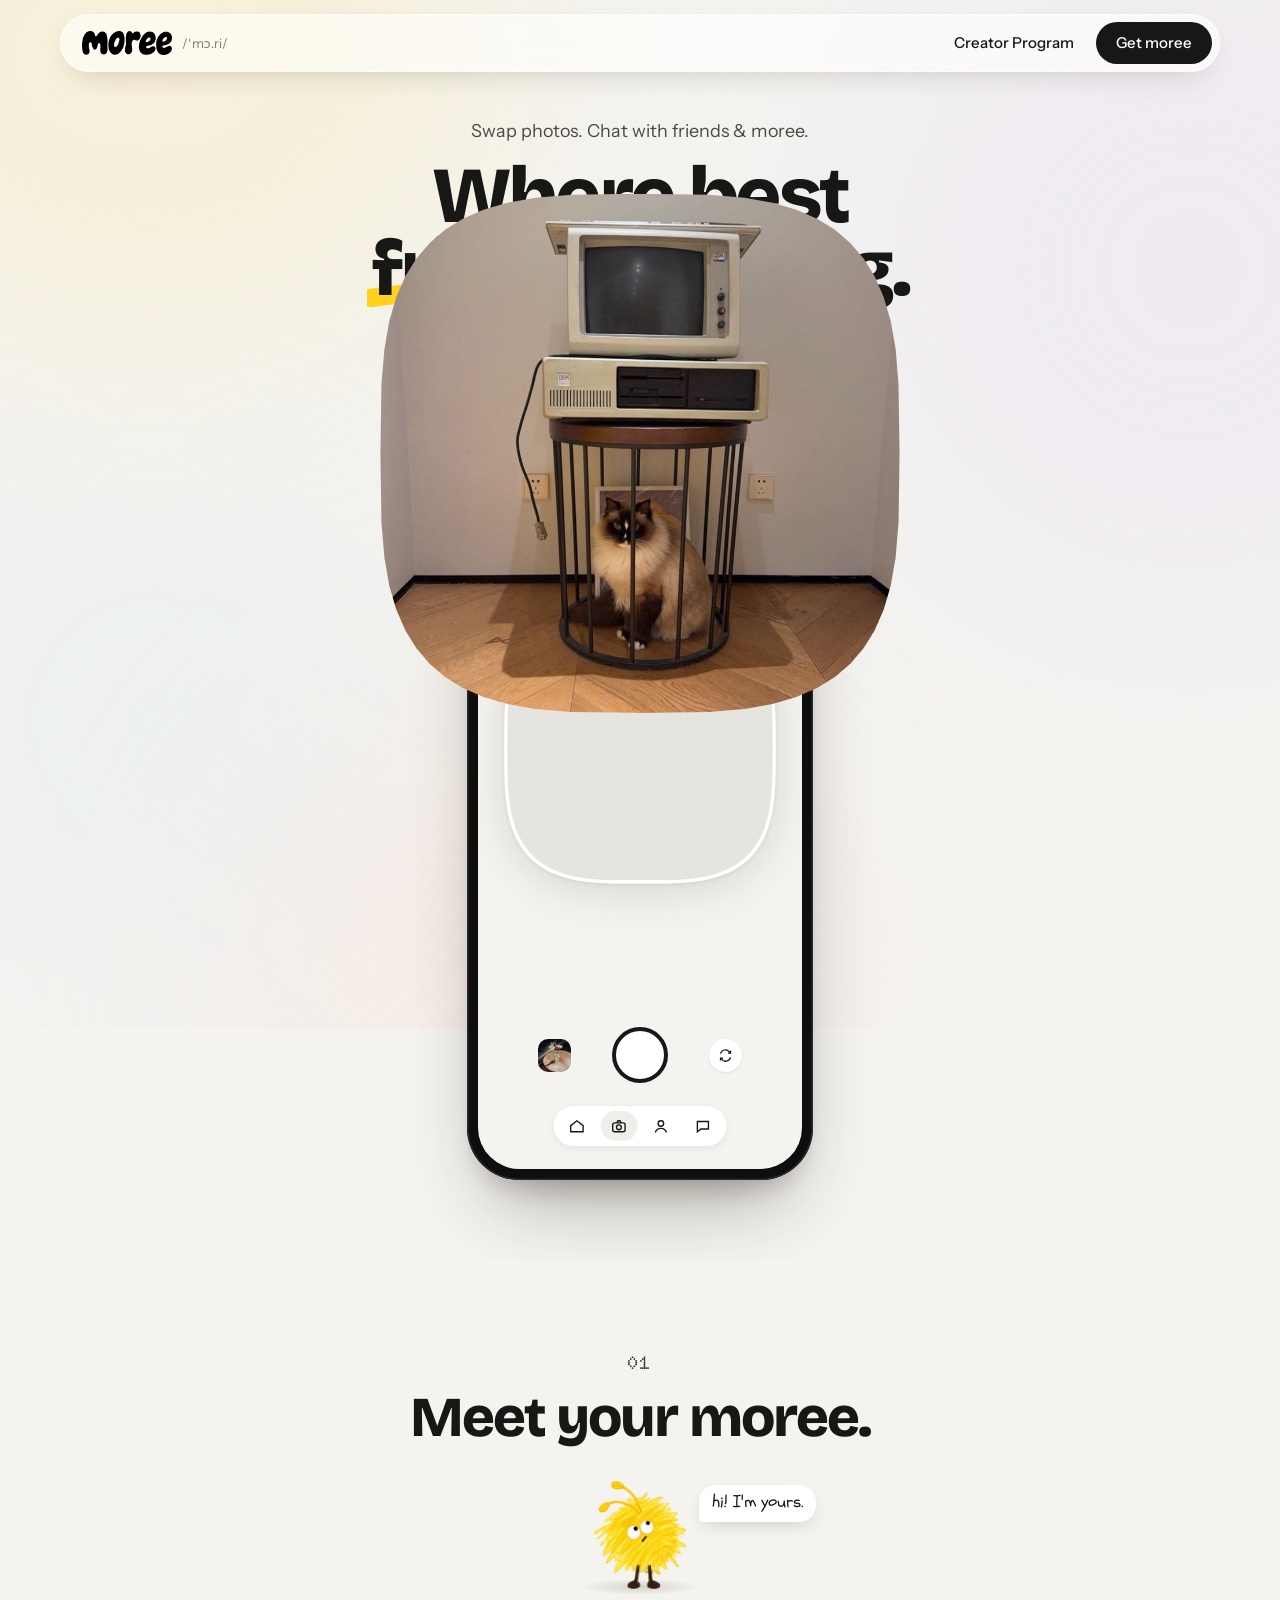
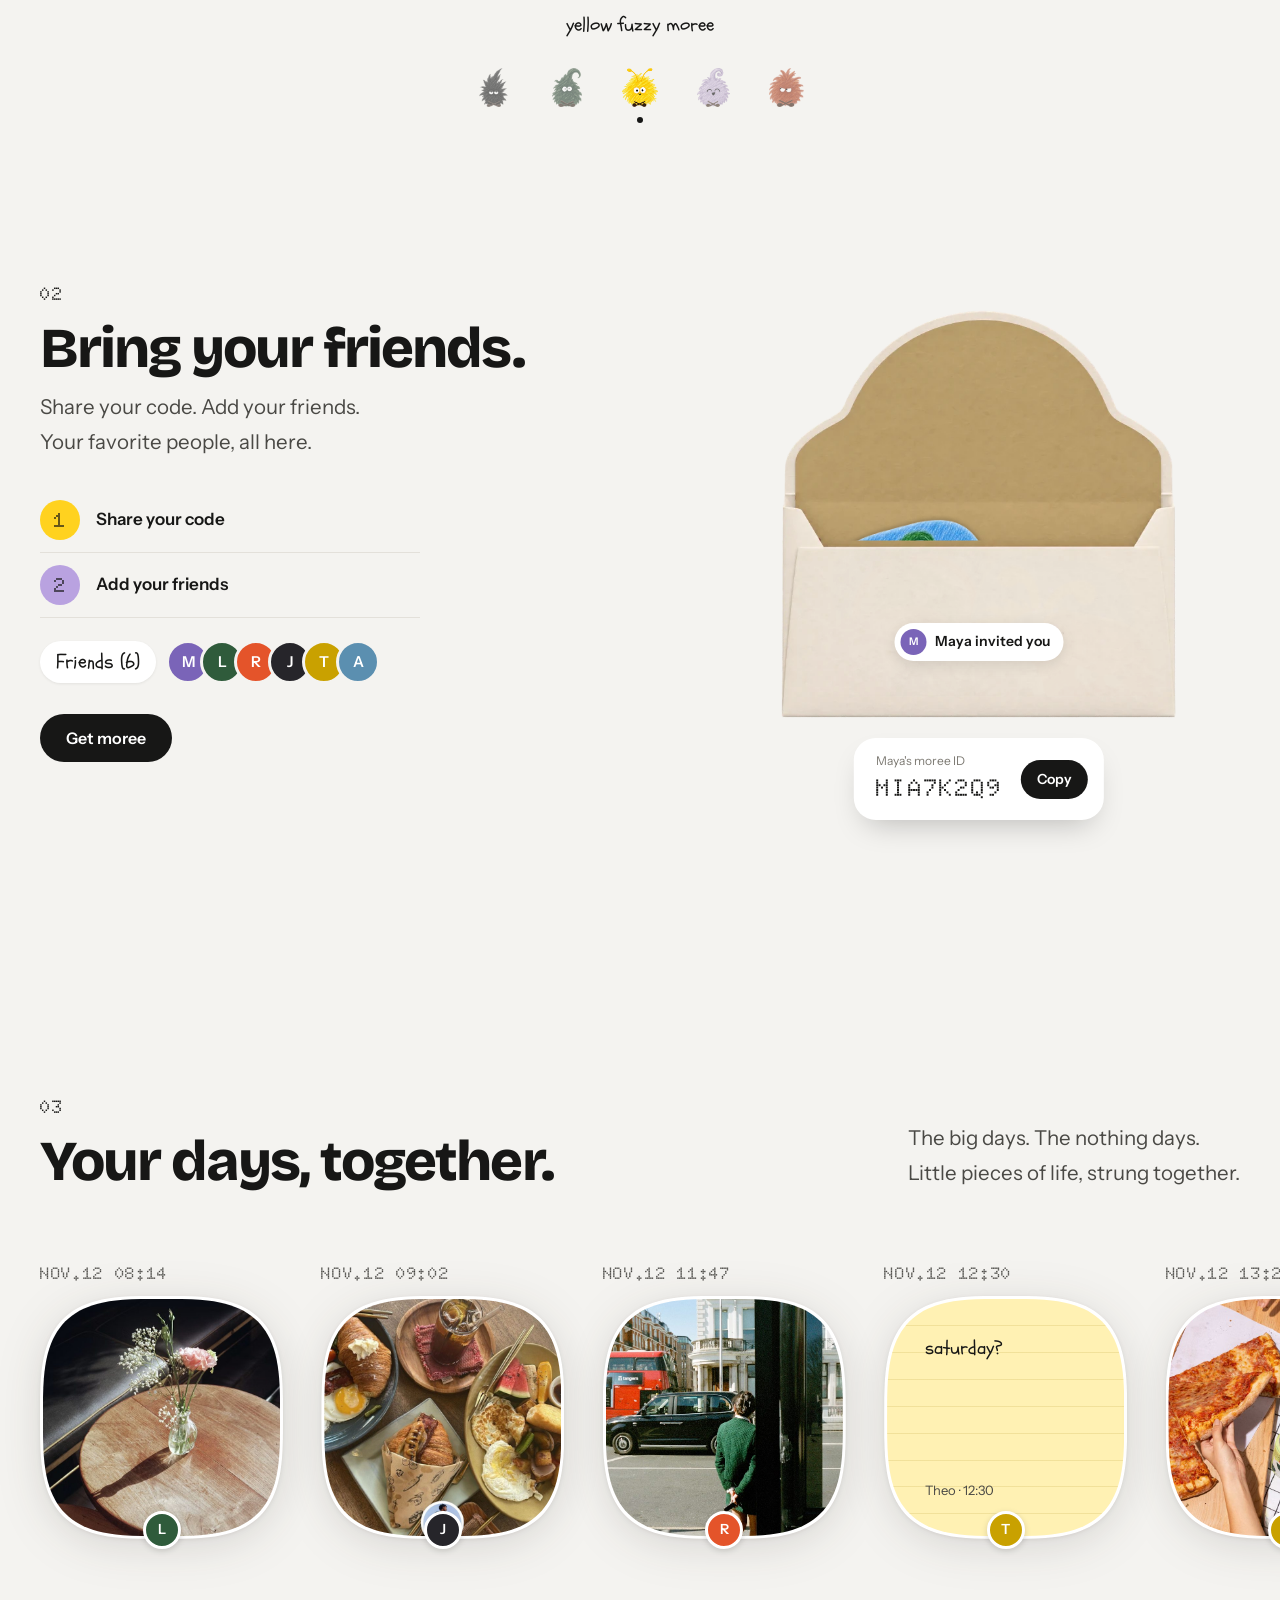
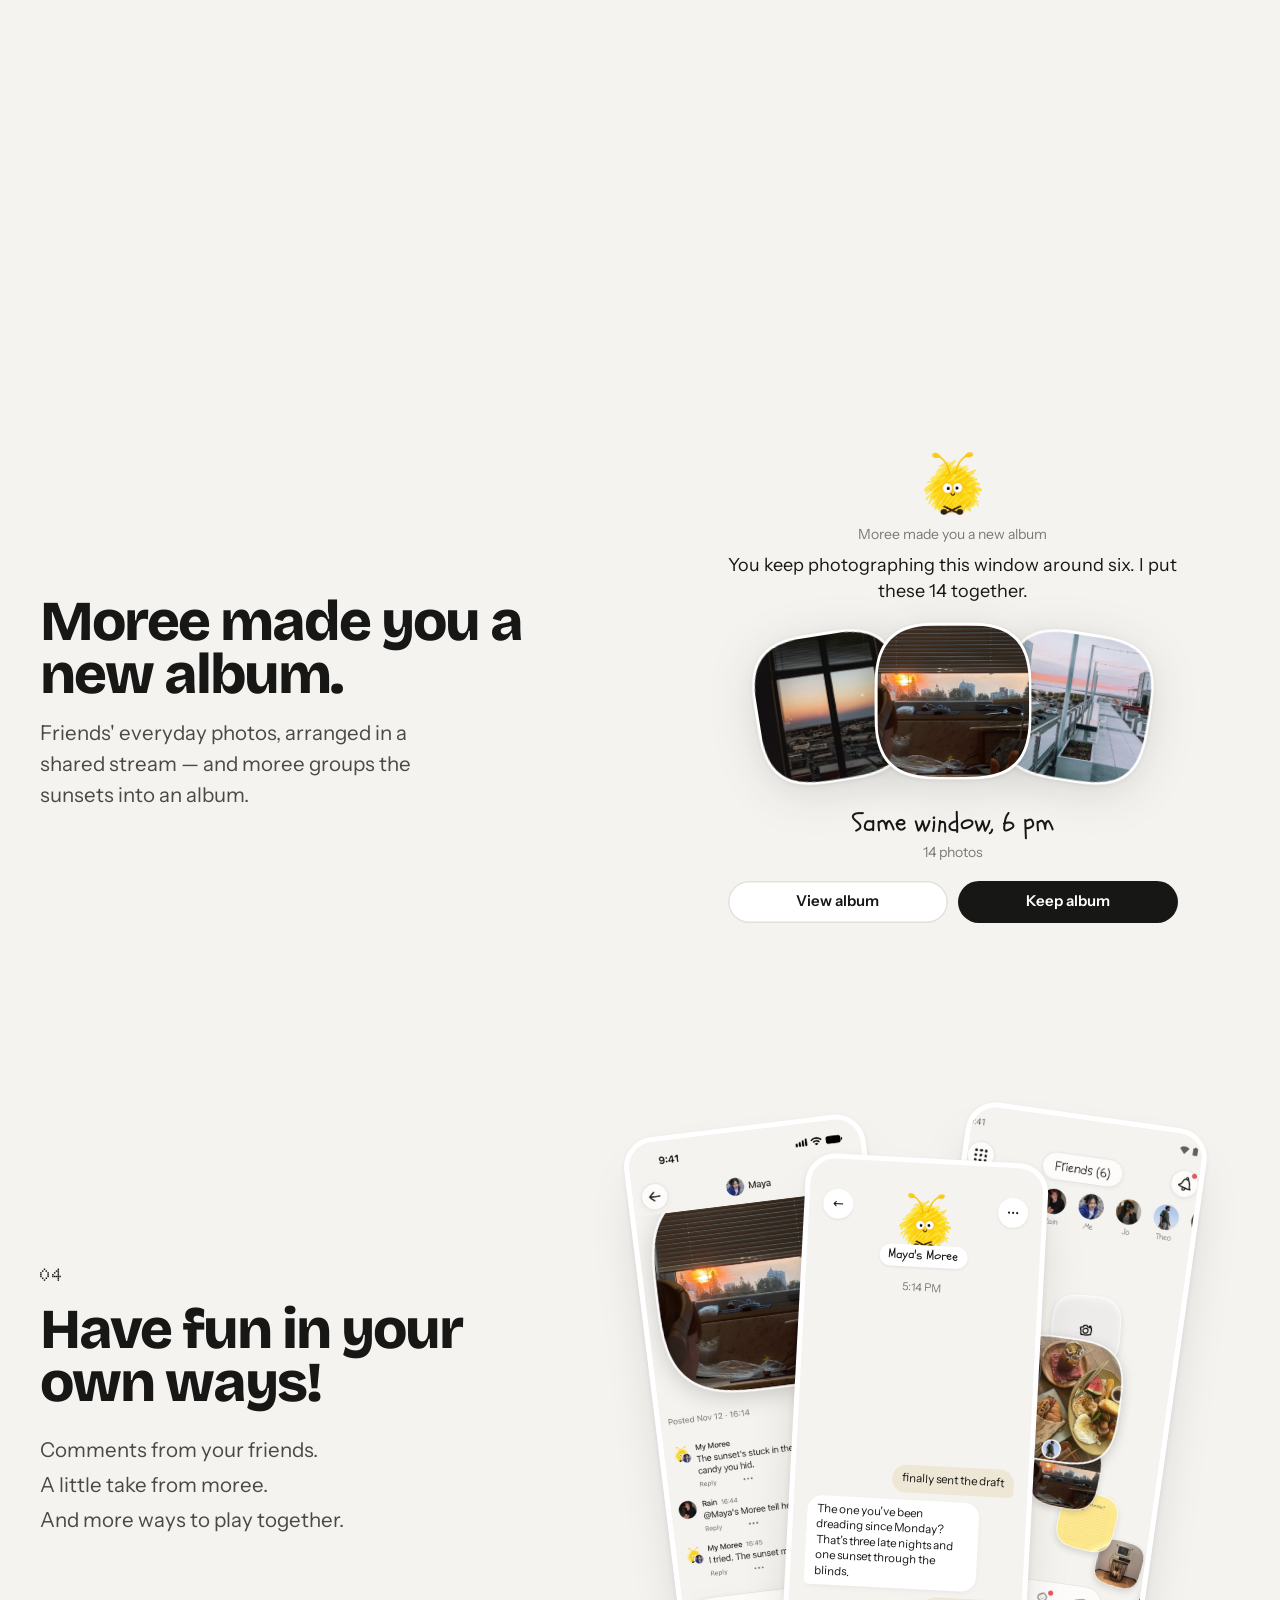
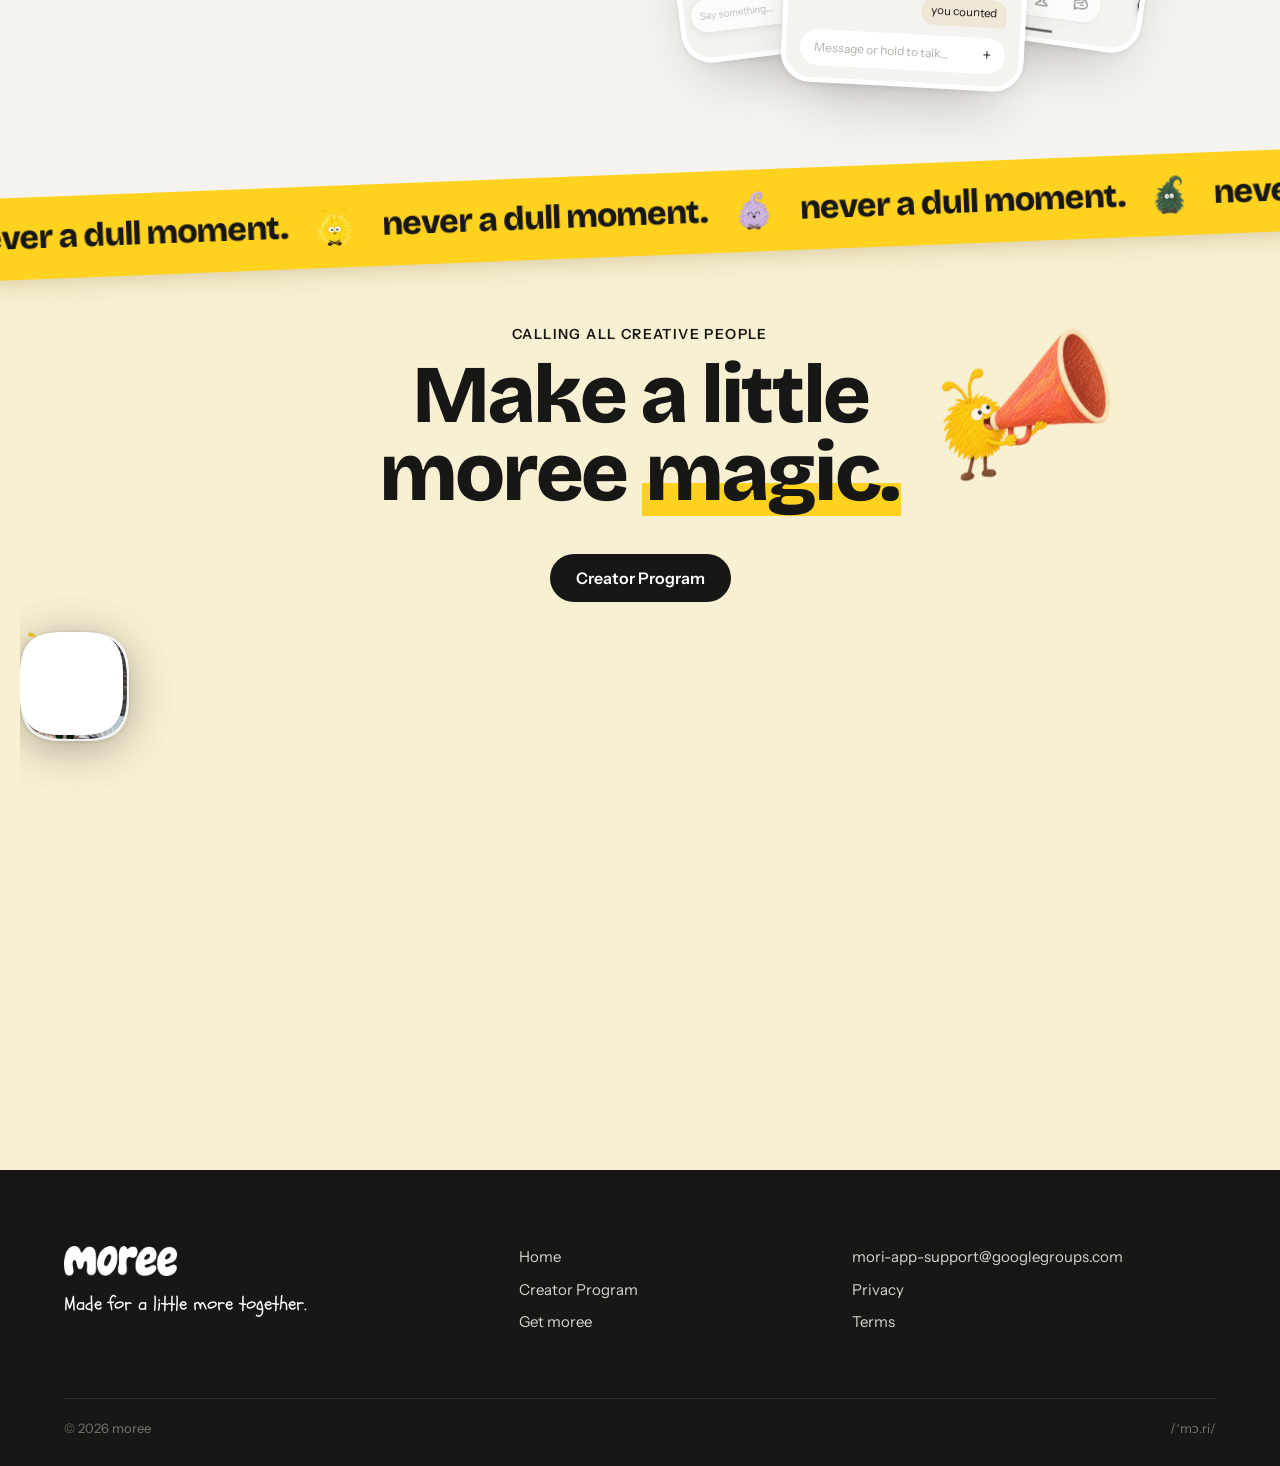
==== moree-site/index.html @ 5778115d "Add files via upload" ====
<!DOCTYPE html>
<html lang="en">
<head>
<meta charset="utf-8">
<meta name="viewport" content="width=device-width,initial-scale=1">
<title>moree — Where best friends belong.</title>
<meta name="description" content="Swap photos. Chat with friends & moree.">
<link rel="stylesheet" href="style.css">
<style>
/* ═════════ HERO ═════════ */
.hero{position:relative;--pw:clamp(270px,min(27vw,calc((100svh - 340px)/1.45)),410px);--F:clamp(44px,min(6.2vw,9.4vh),110px);display:flex;flex-direction:column;align-items:center;text-align:center;padding:118px 20px 80px;overflow:hidden}
.hero-sub{font-size:clamp(17px,1.4vw,20px);color:var(--ink-2);margin:0 0 14px;opacity:0;transform:translateY(12px);transition:all .8s var(--ease) .1s}
.hero-get{display:flex;gap:10px;justify-content:center;margin-top:26px;opacity:0;transform:translateY(10px);transition:all .8s var(--ease) .5s;position:relative;z-index:5}
.ready .hero-get{opacity:1;transform:none}
.mini{display:inline-flex;align-items:center;gap:9px;height:50px;padding:0 22px;border-radius:99px;font-size:16px;font-weight:600;text-decoration:none;color:var(--ink);background:rgba(255,255,255,.7);box-shadow:inset 0 0 0 1px var(--line);backdrop-filter:blur(8px);transition:transform .3s var(--spring),background .2s}
.mini:hover{transform:translateY(-2px);background:#fff}
.mini svg{width:20px;height:20px}
.mini.dark{background:var(--ink);color:#fff;box-shadow:none}
.mini.dark:hover{background:#000}
.slogan{position:relative;z-index:5;font-family:var(--display);font-weight:800;font-size:var(--F);line-height:.92;letter-spacing:-.045em;margin:0}
.slogan .l{display:block;white-space:nowrap}
.slogan .l1{position:relative;display:inline-block}
.slogan .w{display:inline-block;overflow:hidden;vertical-align:top;padding:0 .06em .08em;margin:0 -.06em -.08em}
.slogan .w>span{display:inline-block;transform:translateY(105%);transition:transform 1s var(--ease)}
.slogan .l2 .w>span{transition-delay:.1s}
.slogan .hl{position:relative;white-space:nowrap}
.slogan .hl svg{position:absolute;left:-2%;bottom:-.02em;width:104%;height:.32em;z-index:-1;overflow:visible}
.slogan .hl path{stroke:var(--yellow);stroke-width:22;fill:none;stroke-linecap:round;stroke-dasharray:900;stroke-dashoffset:900;transition:stroke-dashoffset 1.1s var(--ease) .9s}
.ready .hero-sub{opacity:1;transform:none}
.ready .slogan .w>span{transform:none}
.ready .slogan .hl path{stroke-dashoffset:0}
.ready .hero-sub,.ready .hero-cta{opacity:1;transform:none}
.ready .hero-hint{opacity:1}

/* phone zone */
.zone{position:relative;width:var(--pw);height:calc(var(--pw)*2.13);margin-top:clamp(56px,7vh,80px);z-index:2;flex:none}
.phone{position:absolute;inset:0;border-radius:calc(var(--pw)*.15);background:#0e0e0f;padding:calc(var(--pw)*.032);box-shadow:0 40px 80px -30px rgba(40,30,20,.45),0 18px 30px -18px rgba(40,30,20,.3),inset 0 0 0 1.5px #2b2b2e;z-index:2;opacity:0;transition:opacity .7s var(--ease)}
.phone-on .phone{opacity:1}
.screen{position:relative;width:100%;height:100%;border-radius:calc(var(--pw)*.12);background:var(--bg);overflow:hidden;font-size:calc(var(--pw)/24)}
.island{position:absolute;top:.6em;left:50%;width:30%;height:1.55em;margin-left:-15%;background:#0e0e0f;border-radius:1em;z-index:9}
.status{display:flex;justify-content:space-between;align-items:center;padding:.75em 1.6em 0 1.9em;font-weight:600;font-size:.82em;height:2.6em}
.status i{display:flex;gap:.3em;align-items:center}
.status b{display:block;width:1.6em;height:.8em;border-radius:.25em;background:var(--ink)}
.status s{display:block;width:.9em;height:.7em;background:linear-gradient(90deg,var(--ink) 0 18%,transparent 18% 27%,var(--ink) 27% 45%,transparent 45% 55%,var(--ink) 55% 73%,transparent 73% 82%,var(--ink) 82%);clip-path:polygon(0 100%,100% 0,100% 100%)}
.scr{position:absolute;inset:0;transition:opacity .5s var(--ease),transform .6s var(--ease)}
.ibtn{width:2.3em;height:2.3em;border-radius:50%;background:#fff;display:grid;place-items:center;box-shadow:0 1px 3px rgba(0,0,0,.08)}
.ibtn svg{width:1.05em;height:1.05em}

/* camera screen */
.cam .bar{display:flex;justify-content:space-between;align-items:center;padding:.4em 1em}
.pill{background:#fff;border-radius:2em;padding:.35em 1em;box-shadow:0 1px 3px rgba(0,0,0,.07);font-family:var(--hand);font-size:1.05em}
.cam .finder{position:absolute;left:8%;width:84%;top:22%;height:0;padding-bottom:84%}
.cam .finder>.sq{position:absolute;inset:0}
.cam .finder .sq{width:100%;height:100%}
.cam .finder .sq .sq{background:#e6e4df}
.cam .finder img{opacity:0}
.cam .finder.has img{opacity:1}
.cam .modes{position:absolute;top:calc(22% + 89%*1.02 + 6%);left:0;right:0;display:none}
.cam .stamp{position:absolute;left:10%;top:17%;font-size:.92em;color:var(--ink-2)}
.cam .ctrls{position:absolute;bottom:12%;left:0;right:0;display:flex;justify-content:space-around;align-items:center;padding:0 12%}
.shutter{width:3.9em;height:3.9em;border-radius:50%;border:.28em solid var(--ink);background:#fff;position:relative;transition:transform .15s}
.shutter::after{content:"";position:absolute;inset:.22em;border-radius:50%;background:var(--ink);transform:scale(0);transition:transform .2s}
.shutter.press{transform:scale(.88)}
.shutter.press::after{transform:scale(1)}
.thumb{width:2.3em;height:2.3em;border-radius:.7em;overflow:hidden;background:#ddd}
.thumb img{width:100%;height:100%;object-fit:cover}
.tabbar{position:absolute;bottom:3.2%;left:50%;transform:translateX(-50%);display:flex;gap:.3em;background:#fff;border-radius:2em;padding:.35em;box-shadow:0 2px 8px rgba(0,0,0,.07)}
.tabbar span{width:2.6em;height:2.1em;border-radius:1.2em;display:grid;place-items:center}
.tabbar span.on{background:#efeeeb}
.tabbar svg{width:1.15em;height:1.15em}
.flashwhite{position:absolute;inset:0;background:#fff;opacity:0;pointer-events:none;z-index:8}
.flashwhite.go{animation:fw .5s ease-out}
@keyframes fw{0%{opacity:0}15%{opacity:1}100%{opacity:0}}

/* post screen */
.post{opacity:0;transform:translateX(8%);display:flex;flex-direction:column;padding-top:3.5em;padding-bottom:.9em;text-align:left}
.post.on{opacity:1;transform:none}
.cam.off{opacity:0;transform:translateX(-8%)}
.post .bar{display:flex;justify-content:space-between;align-items:center;padding:.4em 1em}
.who{display:flex;align-items:center;gap:.45em;font-weight:600;font-size:.95em}
.av{width:1.6em;height:1.6em;border-radius:50%;object-fit:cover;flex:none}
.av-txt{display:grid;place-items:center;color:#fff;font-weight:700;font-size:.75em}
.post .mm{text-align:center;font-size:.68em;color:var(--muted);margin-top:1.6em}
.post .take{font-family:var(--hand);font-size:1.32em;line-height:1.12;text-align:center;padding:0 .9em;margin:.3em 0 .85em;min-height:2.3em}
.post .take .caret{display:inline-block;width:.08em;height:1em;background:var(--ink);vertical-align:-.12em;margin-left:.05em;animation:blink .9s steps(1) infinite}
@keyframes blink{50%{opacity:0}}
.post .pic{position:relative;width:84%;margin:0 auto;height:0;padding-bottom:84%;flex:none}
.post .pic>.sq{position:absolute;inset:0}
.post .pic .sq{width:100%;height:100%}
.post .meta{display:flex;justify-content:space-between;align-items:center;padding:1.3em 1.15em .3em;font-size:.68em;color:var(--muted)}
.like{display:flex;align-items:center;gap:.35em;border:0;background:none;padding:.2em;font-size:1em;color:var(--ink)}
.like svg{width:1.35em;height:1.35em;transition:transform .3s var(--spring)}
.like.on svg path{fill:var(--rust);stroke:var(--rust)}
.like.pop svg{transform:scale(1.35)}
.comments{flex:1;min-height:0;overflow:hidden;display:flex;flex-direction:column;justify-content:flex-start;padding:.2em 1em 0}
.cmt{display:flex;gap:.55em;padding:.5em 0;font-size:.66em;line-height:1.3;text-align:left;animation:cin .55s var(--spring) both;flex:none}
.cmt .av{width:2.1em;height:2.1em;background:var(--yellow-soft)}
.cmt>div{flex:1;min-width:0}
.cmt .rp{display:flex;gap:1.4em;color:var(--muted);font-size:.85em;margin-top:.25em}
.cmt .hv{flex:none;display:flex;flex-direction:column;align-items:center;color:var(--muted);font-size:.8em;gap:.1em;padding-top:.3em}
.cmt .hv svg{width:1.2em;height:1.2em}
.cmt .ava{position:relative;width:2.1em;height:2.1em;border-radius:50%;flex:none;display:grid;place-items:center}
.cmt .ava i{position:absolute;right:-.2em;bottom:-.1em;width:1em;height:1em;border-radius:50%;border:1.5px solid var(--bg);font-style:normal;font-size:.75em;color:#fff;display:grid;place-items:center;font-weight:700}
.cmt .ava img{width:125%;height:125%;object-fit:contain}
.cmt b{display:block;font-weight:600}
.cmt b small{font-weight:400;color:var(--muted);margin-left:.4em}
@keyframes cin{from{opacity:0;transform:translateY(1em) scale(.96)}}
.say{margin:0 4%;flex:none;height:2.9em;border-radius:1.5em;background:#fff;box-shadow:0 2px 10px rgba(0,0,0,.06);display:flex;align-items:center;justify-content:space-between;padding:0 1em;font-size:.78em;color:#b3b0aa}
.say i{font-style:normal;color:var(--ink-2);font-size:1.3em;letter-spacing:.6em}

/* IP characters around the phone */
.ip{position:absolute;z-index:1;border:0;background:none;padding:0;cursor:pointer;width:var(--w,21%);transform-origin:50% 100%}
.ip img{display:block;width:100%;transform:translate(var(--hx,0),var(--hy,0)) rotate(0) scaleX(var(--sx,1));transform-origin:50% 100%;transition:transform .7s var(--spring)}
.ip.flip{--sx:-1}
.ip.half img{transform:translate(calc(var(--px,0) * .45),calc(var(--py,0) * .45)) rotate(calc(var(--rot,0deg) * .4)) scaleX(var(--sx,1))}
.ip.peek img{transform:translate(var(--px,0),var(--py,0)) rotate(var(--rot,0)) scaleX(var(--sx,1))}
.ip.hop img{animation:hop .55s var(--spring)}
@keyframes hop{0%{translate:0 0}35%{translate:0 -14%}70%{translate:0 2%}100%{translate:0 0}}
.ip:focus-visible{outline:3px solid var(--ink);outline-offset:6px;border-radius:30%}
.ip.L{left:4%;--hx:0;--px:-98%}
.ip.R{right:4%;--hx:0;--px:98%}
.ip.lean.L{--px:-78%;--rot:-16deg}
.ip.lean.R{--px:78%;--rot:16deg}
.ip-yellow{--w:21%;left:60%;top:-10.5%;--hy:110%;--py:30%;--rot:6deg}
.say-b{position:absolute;bottom:92%;z-index:8;background:#fff;border-radius:1em;padding:.35em .75em .4em;font-family:var(--hand);font-size:clamp(15px,1.25vw,19px);line-height:1.2;white-space:nowrap;color:var(--ink);box-shadow:0 6px 18px -6px rgba(0,0,0,.22);pointer-events:none;opacity:0;transform:translateY(6px) scale(.85);transition:opacity .25s,transform .4s var(--spring)}
.ip.L .say-b{right:118%;transform-origin:100% 100%}
.ip.R .say-b{left:118%;transform-origin:0 100%}
.ip-yellow .say-b{left:92%;bottom:22%;transform-origin:0 100%}
.ip.talk .say-b{opacity:1;transform:none}

/* intro flash overlay */
.intro{position:fixed;inset:0;z-index:40;background:var(--bg);transition:background .5s}
.intro.clear{background:transparent;pointer-events:none}
.intro .frame{position:fixed;left:0;top:0;width:100vw;height:100vh;overflow:hidden;background:#111}
.intro.flying .frame{clip-path:url(#introClip);-webkit-clip-path:url(#introClip)}
.intro .frame img{width:100%;height:100%;object-fit:cover}
.intro .stamp{position:absolute;right:4vw;bottom:5vh;font-family:var(--dot);font-weight:800;font-size:clamp(20px,2.6vw,38px);letter-spacing:.06em;color:#ff9a3c;text-shadow:0 0 10px rgba(255,120,30,.55);transition:opacity .25s}
.intro .count{position:absolute;left:4vw;bottom:5vh;color:rgba(255,255,255,.88);font-family:var(--hand);font-size:20px;text-shadow:0 1px 8px rgba(0,0,0,.45);transition:opacity .25s}
.intro.flying .stamp,.intro.flying .count{opacity:0}
.intro.gone{display:none}
.skip{position:fixed;right:20px;top:20px;z-index:41;border:0;background:rgba(255,255,255,.85);border-radius:99px;padding:8px 14px;font-size:14px;color:var(--ink-2)}
.intro.flying+.skip,.intro.gone+.skip{display:none}
.nav{transition:opacity .5s,background .3s,box-shadow .3s}
.intro-run .nav{opacity:0;pointer-events:none}

@media (max-width:900px){
  .hero{--pw:min(66vw,300px);--F:clamp(44px,12.5vw,80px);padding-top:100px}
  .bubble-1{display:none}
  .ip.pk .say-b{display:none}
  .ip-yellow .say-b{font-size:14px}
  .hero-sub{margin-bottom:40px;max-width:16em}
  .zone{margin-top:30px}
}


/* scattered photos in the hero */
.scatter{position:absolute;inset:0;pointer-events:none;z-index:1}
.scat{position:absolute;left:var(--x);top:var(--y);--s:calc(clamp(84px,8.6vw,150px)*var(--k,1));width:var(--s);height:var(--s);rotate:var(--r);margin:0;opacity:0;filter:blur(6px);transition:opacity 1.6s ease,filter 1.6s ease}
.scat.vis{opacity:.92;filter:none}
.scat{min-height:0}
.scat .pop>.sq{width:100%;height:100%}
.scat .pop{position:absolute;inset:0;width:100%;height:100%;transform:scale(.94);transition:transform 2.4s var(--ease)}
.scat.vis .pop{transform:none}
.scat .when{position:absolute;left:0;right:0;text-align:center;top:-1.6em;font-family:var(--dot);font-weight:800;font-size:12px;color:var(--muted);white-space:nowrap}
.scat .by{position:absolute;left:50%;bottom:-9px;transform:translateX(-50%);width:26px;height:26px;border-radius:50%;border:2.5px solid #fff;display:grid;place-items:center;color:#fff;font-weight:700;font-size:11px;box-shadow:0 2px 6px rgba(0,0,0,.15)}
@media (max-width:900px){.scat{display:none}}

/* photo pile */
.pile{position:relative;height:clamp(360px,42vw,560px);margin-top:30px;overflow:visible;clip-path:inset(-70px 0 0 0);touch-action:pan-y;user-select:none;-webkit-user-select:none}
.pile .b{position:absolute;left:0;top:0;will-change:transform;cursor:grab}
.pile .b:active{cursor:grabbing}
.pile .b>.sq{width:100%;height:100%}
.pile .b img{pointer-events:none;-webkit-user-drag:none}
.pile .b.ch img{width:100%;height:100%;object-fit:contain;filter:drop-shadow(0 6px 8px rgba(0,0,0,.15))}
.pile .b.qr{cursor:pointer;z-index:2}
.pile .b.guide{z-index:3}
.pile .b.qr .sq .sq{background:#fff;display:grid;place-items:center}
.pile .b.qr .sq img{width:74%;height:74%;object-fit:contain}
.pile .b.guide{cursor:pointer}
.pile .tip{position:absolute;left:0;top:0;z-index:6;background:#fff;border-radius:1em;padding:.3em .8em .35em;font-family:var(--hand);font-size:18px;white-space:nowrap;box-shadow:0 6px 18px -6px rgba(0,0,0,.25);pointer-events:none;opacity:0;transition:opacity .4s}
.pile .tip.show{opacity:1}
.pile-hint{position:absolute;z-index:5;left:0;right:0;top:6px;text-align:center;font-size:14px;color:var(--ink-2);pointer-events:none;opacity:0;transition:opacity .6s 2.5s}
.pile.live .pile-hint{opacity:1}
@media (pointer:coarse){.pile-hint{display:none}}

/* ═════════ 01 · MEET ═════════ */
.flyzone{position:relative}
.fly{position:absolute;left:0;top:0;width:clamp(130px,11.5vw,196px);pointer-events:none;z-index:8;will-change:transform,opacity;opacity:0;transition:opacity .5s}
.fly.on{opacity:1}
.fly img{width:100%;transition:scale .4s}
.meet{padding:clamp(64px,10vh,120px) 0 clamp(30px,5vh,60px);text-align:center}
.meet .eyebrow{justify-content:center}
.meet .h2{margin-bottom:0}
.mstage{position:relative;width:min(640px,92%);height:clamp(104px,8.5vw,132px);margin:clamp(24px,4vh,48px) auto 0}
.mstage::after{content:"";position:absolute;left:50%;bottom:-6px;width:120px;height:16px;margin-left:-60px;background:radial-gradient(closest-side,rgba(60,45,30,.16),transparent);z-index:0}
.mstage .mo{position:absolute;left:50%;bottom:0;height:100%;width:auto;z-index:1;opacity:0;transform:translateX(-50%) translateY(10%) scale(.7);transform-origin:50% 100%;transition:opacity .35s,transform .6s var(--spring);pointer-events:none}
.mstage .mo.on{opacity:1;transform:translateX(-50%)}
.msay{position:absolute;left:calc(50% + clamp(50px,4.6vw,72px));bottom:62%;background:#fff;border-radius:1em 1em 1em .25em;padding:.35em .8em .4em;font-family:var(--hand);font-size:clamp(16px,1.3vw,19px);white-space:nowrap;box-shadow:0 6px 18px -6px rgba(0,0,0,.2);opacity:0;transform:translateY(6px) scale(.85);transform-origin:0 100%;transition:opacity .25s,transform .45s var(--spring);z-index:2}
.msay.show{opacity:1;transform:none}
.mname{font-family:var(--hand);font-size:clamp(19px,1.5vw,22px);margin:22px 0 22px;min-height:1.2em}
.mline{color:var(--muted);font-size:16px;margin:0 0 30px;min-height:1.5em}
.picker{display:flex;justify-content:center;gap:clamp(10px,2vw,22px)}
.picker button{position:relative;border:0;background:none;padding:6px;width:clamp(44px,4vw,54px);height:clamp(44px,4vw,54px);border-radius:50%;transition:transform .4s var(--spring)}
.picker button img{width:100%;height:100%;object-fit:contain;filter:grayscale(.35);opacity:.65;transition:all .3s}
.picker button:hover{transform:translateY(-4px)}
.picker button:hover img,.picker button.on img{filter:none;opacity:1}
.picker button::after{content:"";position:absolute;left:50%;bottom:-10px;width:6px;height:6px;margin-left:-3px;border-radius:50%;background:var(--ink);transform:scale(0);transition:transform .3s var(--spring)}
.picker button.on::after{transform:scale(1)}
.picker button:focus-visible{outline:2px solid var(--ink);outline-offset:2px}

/* ═════════ 02 · FRIENDS ═════════ */
.friends{padding:clamp(64px,10vh,120px) 0;position:relative;overflow:hidden}
.friends .wrap{display:grid;grid-template-columns:minmax(0,1.1fr) minmax(0,.9fr);gap:40px;align-items:center}
.invite{position:relative;aspect-ratio:1/1.05;max-width:min(520px,60vh);margin:0 auto;width:100%}
.env{position:absolute;left:12%;right:12%;bottom:14%;aspect-ratio:605/624}
.env img{position:absolute;inset:0;width:100%;height:100%}
.env .front{clip-path:inset(56.5% 0 0 0)}
.cardclip{position:absolute;left:4%;right:4%;top:-45%;bottom:5.5%;overflow:hidden}
.cardclip .cards{position:absolute;left:0;width:100%;height:auto;bottom:auto;top:calc(68% - var(--rise,0)*32%);transition:top .2s linear}
.env .who{position:absolute;left:50%;bottom:14%;transform:translateX(-50%);background:#fff;border-radius:99px;padding:6px 14px 6px 6px;font-size:14px;white-space:nowrap;box-shadow:0 4px 14px rgba(0,0,0,.1);z-index:3;display:flex;align-items:center;gap:8px}
.env .who .av{width:26px;height:26px}
.codebox{position:absolute;left:50%;bottom:-26px;transform:translateX(-50%);background:#fff;border-radius:22px;padding:14px 16px 14px 22px;display:flex;align-items:center;gap:18px;box-shadow:0 14px 30px -12px rgba(0,0,0,.25);white-space:nowrap}
.codebox small{display:block;font-size:12px;color:var(--muted)}
.codebox strong{font-family:var(--dot);font-size:24px;letter-spacing:.08em}
.copy{border:0;background:var(--ink);color:#fff;border-radius:99px;padding:9px 16px;font-size:14px;font-weight:600}
.steps{list-style:none;padding:0;margin:30px 0 0;display:grid;gap:0;max-width:380px}
.steps li{display:flex;align-items:center;gap:16px;padding:12px 0;border-bottom:1px solid var(--line)}
.steps .n{width:40px;height:40px;border-radius:50%;background:var(--yellow);display:grid;place-items:center;font-family:var(--dot);font-size:20px;flex:none}
.steps li:nth-child(2) .n{background:var(--lilac)}
.steps b{font-weight:600}
.flist{display:flex;align-items:center;gap:10px;margin-top:22px;flex-wrap:wrap}
.flist .pill{font-size:20px;padding:6px 16px}
.faces{display:flex}
.faces span{width:44px;height:44px;border-radius:50%;border:3px solid var(--bg);margin-left:-10px;display:grid;place-items:center;color:#fff;font-weight:700;font-size:15px;transform:scale(0);transition:transform .5s var(--spring)}
.faces span:first-child{margin-left:0}
.in .faces span{transform:none}
.faces span:nth-child(2){transition-delay:.08s}.faces span:nth-child(3){transition-delay:.16s}.faces span:nth-child(4){transition-delay:.24s}.faces span:nth-child(5){transition-delay:.32s}.faces span:nth-child(6){transition-delay:.4s}
@media (max-width:900px){.friends .wrap{grid-template-columns:1fr}.invite{margin-top:30px}}

/* ═════════ 03 · DAYS (horizontal pin) ═════════ */
.days{position:relative;height:var(--days-h,300vh)}
.days-pin{position:sticky;top:0;height:100svh;overflow:hidden;display:flex;flex-direction:column;justify-content:center;gap:4vh}
.days-head{width:min(1200px,100% - 40px);margin:0 auto;display:flex;justify-content:space-between;align-items:flex-end;gap:30px;flex-wrap:wrap}
.days-head .h2{margin-bottom:0}
.track{display:flex;align-items:center;gap:clamp(22px,3vw,44px);padding:4vh max(20px,calc((100vw - 1200px)/2));will-change:transform}
.moment{flex:none;width:clamp(170px,min(20vw,27vh),290px);position:relative}
.moment:nth-child(odd){margin-top:6vh}
.moment:nth-child(3n){margin-top:-4vh}
.moment .when{display:block;font-size:clamp(15px,1.3vw,18px);color:var(--ink-2);margin-bottom:10px}
.moment .pic{position:relative;height:0;padding-bottom:100%}
.moment .pic>.sq{position:absolute;inset:0}
.moment .pic .sq{width:100%;height:100%}
.moment .by{position:absolute;left:50%;bottom:-10px;transform:translateX(-50%);width:38px;height:38px;border-radius:50%;border:3px solid #fff;display:grid;place-items:center;color:#fff;font-weight:700;font-size:14px;box-shadow:0 2px 6px rgba(0,0,0,.15)}
.moment.wide{width:clamp(220px,min(28vw,37vh),390px)}
.moment.wide .pic{aspect-ratio:1.3}
.note{width:100%;height:100%;background:var(--yellow-soft);padding:16% 16%;font-family:var(--hand);font-size:clamp(18px,1.5vw,22px);line-height:1.2;background-image:repeating-linear-gradient(transparent 0 1.35em,rgba(180,150,40,.18) 1.35em calc(1.35em + 1px));display:flex;flex-direction:column;justify-content:space-between}
.note small{font-family:var(--sans);font-size:13px;color:var(--ink-2)}
.track .tag{flex:none;font-family:var(--hand);font-size:clamp(20px,1.7vw,24px);color:var(--ink-2);white-space:nowrap;padding:0 2vw}

/* album card */
.album{padding:clamp(64px,10vh,120px) 0}
.album .wrap{display:grid;grid-template-columns:minmax(0,1fr) minmax(0,1fr);gap:50px;align-items:center}
.acard{position:relative;padding:70px 10px 10px;text-align:center;max-width:470px;margin:0 auto}
.acard .mo{position:absolute;top:-6px;left:50%;width:58px;margin-left:-29px}
.acard{padding-top:66px}
.acard .lbl{font-size:14px;color:var(--muted)}
.acard p{font-size:18px;margin:8px 0 18px;line-height:1.4}
.fan{position:relative;height:170px;margin:10px 0 18px}
.fan .sq-frame{position:absolute;top:10px;width:150px;height:150px;left:50%;transition:transform .8s var(--spring)}
.fan .f1{transform:translateX(-50%) translateX(0) rotate(0)}
.fan .f2{transform:translateX(-50%) rotate(0)}
.fan .f3{transform:translateX(-50%) rotate(0);z-index:2}
.fan.open .f1{transform:translateX(-50%) translateX(-82%) rotate(-9deg)}
.fan.open .f2{transform:translateX(-50%) translateX(82%) rotate(9deg)}
.fan.open .f3{transform:translateX(-50%) translateY(-6px) scale(1.05)}
.acard h3{font-family:var(--hand);font-weight:400;font-size:26px;margin:0;line-height:1}
.acard .cnt{font-size:14px;color:var(--muted);margin:6px 0 18px}
.acard .two{display:flex;gap:10px}
.acard .two .btn{flex:1;padding:0 10px}
@media (max-width:900px){.album .wrap{grid-template-columns:1fr}.acard{margin-top:60px}}

/* ═════════ 04 · FUN ═════════ */
.fun{padding:clamp(64px,10vh,120px) 0 40px}
.fun-lr{display:grid;grid-template-columns:minmax(0,.85fr) minmax(0,1.15fr);gap:clamp(30px,5vw,80px);align-items:center}
.fun-copy .h2{margin-bottom:.45em}
.stack{position:relative;--w:min(clamp(210px,19vw,280px),29vh);width:calc(var(--w) * 2.15);height:calc(var(--w) * 2.35);justify-self:center}
.shot{object-fit:cover;object-position:top;position:absolute;width:var(--w);aspect-ratio:620/1348;border-radius:30px;border:5px solid #fff;box-shadow:0 30px 60px -28px rgba(40,30,20,.35),0 2px 6px rgba(40,30,20,.08);transition:transform 1s var(--spring),opacity .6s}
.shot.back{left:0;top:2%;opacity:0;transform:translateX(30%) rotate(0)}
.stack.in .shot.back{opacity:1;transform:rotate(-7deg)}
.shot.right{left:calc(var(--w) * 1.15);top:0;z-index:1;opacity:0;transform:translateX(-30%) rotate(0)}
.stack.in .shot.right{opacity:1;transform:rotate(8deg);transition-delay:.25s}
.shot.front{left:calc(var(--w) * .58);top:8%;z-index:3;background:var(--bg);overflow:hidden;display:flex;flex-direction:column;padding:16px 14px 12px;font-size:13px;opacity:0;transform:translateY(40px)}
.stack.in .shot.front{opacity:1;transform:rotate(3deg);transition-delay:.15s}
.fc-top{display:flex;justify-content:space-between;align-items:flex-start;margin-top:14px}
.fc-b{width:30px;height:30px;border-radius:50%;background:#fff;display:grid;place-items:center;font-size:13px;box-shadow:0 1px 3px rgba(0,0,0,.08)}
.fc-mo{display:flex;flex-direction:column;align-items:center}
.fc-mo img{width:52px;animation:bob 3s ease-in-out infinite}
.fc-mo span{font-family:var(--hand);font-size:13px;background:#fff;border-radius:99px;padding:1px 9px;margin-top:-4px;box-shadow:0 1px 3px rgba(0,0,0,.08)}
@keyframes bob{50%{transform:translateY(-4px) rotate(-3deg)}}
.fc-time{text-align:center;color:var(--muted);font-size:11px;margin:12px 0 8px}
.fc-body{flex:1;min-height:0;display:flex;flex-direction:column;justify-content:flex-end;gap:7px;overflow:hidden}
.fc-body .msg{font-size:11.5px;padding:6px 10px;border-radius:15px;max-width:84%;line-height:1.35;display:none}
.fc-body .msg.show{display:block}
.fc-body .msg.me{background:#EFE7D6;border-bottom-right-radius:5px}
.fc-body .msg.mo{background:#fff;border-bottom-left-radius:5px;box-shadow:0 2px 8px -4px rgba(0,0,0,.12)}
.fc-body .typing{padding:9px 11px}
.fc-in{margin-top:10px;height:36px;white-space:nowrap;overflow:hidden;border-radius:20px;background:#fff;display:flex;align-items:center;justify-content:space-between;padding:0 14px;color:#b3b0aa;font-size:12px}
.fc-in span{color:var(--ink-2);font-size:17px}
@media (max-width:860px){.fun-lr{grid-template-columns:1fr}.stack{height:520px;max-width:440px;margin:0 auto;width:100%}}

/* ticker divider */
.fun{padding-bottom:0}
.ticker{margin:clamp(70px,10vh,120px) -3vw 0;overflow:hidden;padding:16px 0;background:var(--yellow);transform:rotate(-2.2deg);position:relative;z-index:4;box-shadow:0 14px 30px -18px rgba(120,90,0,.4)}
.tk-track{display:flex;align-items:center;gap:30px;width:max-content;animation:tk 34s linear infinite}
.tk-track span{font-family:var(--display);font-weight:800;font-size:clamp(24px,2.6vw,38px);letter-spacing:-.03em;white-space:nowrap;color:var(--ink)}
.tk-track img{height:clamp(30px,3vw,42px);width:auto}
@keyframes tk{to{transform:translateX(-50%)}}
.cb{position:absolute;display:flex;gap:10px;align-items:flex-start;background:#fff;border-radius:20px;padding:12px 16px 12px 12px;box-shadow:0 14px 28px -14px rgba(40,30,20,.3);font-size:15px;line-height:1.3;max-width:84%;text-align:left;opacity:0;transform:translateY(16px) scale(.96);transition:opacity .5s,transform .6s var(--spring)}
.cb b{display:block;font-weight:600;font-size:13px}
.cb b small{font-weight:400;color:var(--muted);margin-left:6px}
.cb .ava{width:32px;height:32px;border-radius:50%;flex:none;display:grid;place-items:center;overflow:hidden}
.cb .ava img{width:120%;height:120%;object-fit:contain}
.cb .av{width:32px;height:32px;flex:none}
.cb1{right:0;top:46%}.cb2{left:8%;top:65%}.cb3{right:4%;top:83%}
.in .cb{opacity:1;transform:none}
.in .cb2{transition-delay:.5s}.in .cb3{transition-delay:1s}
.fx2 .buddy{position:absolute;left:-2%;bottom:0;width:34%}
.chat{position:absolute;right:0;top:0;width:86%;display:flex;flex-direction:column;gap:8px;font-size:15px;text-align:left}
.msg{max-width:86%;padding:9px 13px;border-radius:18px;line-height:1.35;opacity:0;transform:translateY(10px) scale(.96);transition:all .5s var(--spring)}
.msg.me{align-self:flex-end;background:var(--yellow-soft);border-bottom-right-radius:6px}
.msg.mo{align-self:flex-start;background:#fff;border-bottom-left-radius:6px;box-shadow:0 8px 20px -12px rgba(40,30,20,.3)}
.msg.show{opacity:1;transform:none}
.typing{align-self:flex-start;background:#fff;border-radius:18px;padding:12px 14px;display:none;gap:4px}
.typing.show{display:flex}
.typing i{width:6px;height:6px;border-radius:50%;background:#bbb;animation:ty 1s infinite}
.typing i:nth-child(2){animation-delay:.15s}.typing i:nth-child(3){animation-delay:.3s}
@keyframes ty{0%,60%,100%{transform:none;opacity:.5}30%{transform:translateY(-4px);opacity:1}}
.board{position:absolute;inset:0}
.sticker{position:absolute;width:44%;cursor:grab;touch-action:none;user-select:none;-webkit-user-drag:none;transition:filter .2s;filter:drop-shadow(0 6px 8px rgba(0,0,0,.12))}
.sticker:active{cursor:grabbing;filter:drop-shadow(0 14px 16px rgba(0,0,0,.2))}
.board .drag{position:absolute;bottom:-4px;right:0;font-family:var(--hand);font-size:20px;color:var(--muted);pointer-events:none}
.never{text-align:center;font-family:var(--hand);font-size:clamp(48px,8vw,120px);line-height:1;margin:clamp(70px,9vw,130px) 0 0;position:relative}
.never img{display:inline-block;width:1.1em;vertical-align:-.2em;margin-left:.15em}
@media (max-width:980px){.fun-grid{grid-template-columns:1fr;gap:56px}.fx .stage{height:360px;max-width:440px}}

/* ═════════ CREATORS ═════════ */
.cband{margin:clamp(90px,11vw,160px) auto 0;width:min(1100px,100% - 40px);display:grid;grid-template-columns:minmax(0,1.2fr) minmax(0,.8fr);align-items:center;gap:20px;position:relative}
.cband .hand{font-size:clamp(26px,2.6vw,36px);margin:0}
.cband h2{font-family:var(--display);font-weight:800;font-size:clamp(44px,5.6vw,84px);letter-spacing:-.04em;line-height:.95;margin:10px 0 30px}
.cband h2 mark{background:linear-gradient(transparent 62%,var(--yellow) 62% 92%,transparent 92%);color:inherit;padding:0 .04em}
.cband img{width:min(340px,100%);justify-self:center;transform:rotate(-4deg)}
.cband:hover img{animation:shout .5s ease-in-out 2}
@keyframes shout{50%{transform:rotate(-1deg) scale(1.04)}}
@media (max-width:760px){.cband{grid-template-columns:1fr;text-align:center}.cband img{width:62%}}

/* ═════════ CLOSING ═════════ */
.closing{position:relative;text-align:center;padding:clamp(90px,12vh,140px) 20px 0;margin-top:-40px!important;overflow:hidden;background:#F8F0D2;margin-top:0}
.cl-head{position:relative;z-index:5;max-width:760px;margin:0 auto}
.cl-eye{font-size:14px;font-weight:600;letter-spacing:.1em;text-transform:uppercase;margin:0;color:var(--ink)}
.cl-head .h2{font-size:clamp(48px,6.4vw,100px);margin:.15em 0 .5em}
.cl-head mark{background:linear-gradient(transparent 60%,var(--yellow) 60% 94%,transparent 94%);color:inherit;padding:0 .04em}
.cl-mega{position:absolute;right:-14%;top:-6%;width:clamp(120px,15vw,220px);transform:rotate(-6deg);pointer-events:none}
@media (max-width:760px){.cl-mega{position:static;margin:0 auto 10px;width:130px}}
.lineup{display:flex;justify-content:center;align-items:flex-end;gap:1vw;margin-top:70px;height:clamp(140px,18vw,240px)}
.lineup button{border:0;background:none;padding:0;height:100%;transform:translateY(38%);transition:transform .6s var(--spring)}
.lineup button img{height:100%;width:auto}
.closing.in .lineup button{transform:translateY(22%)}
.lineup button.hop img{animation:hop .6s var(--spring)}
.lineup button:hover{transform:translateY(4%)!important}
.closing.in .lineup button:nth-child(2){transition-delay:.06s}.closing.in .lineup button:nth-child(3){transition-delay:.12s}.closing.in .lineup button:nth-child(4){transition-delay:.18s}.closing.in .lineup button:nth-child(5){transition-delay:.24s}
.closing{border-bottom:none}
.closing .lineup{position:relative;z-index:1}
</style>
</head>
<body>
<svg width="0" height="0" style="position:absolute" aria-hidden="true"><defs><clipPath id="squircle" clipPathUnits="objectBoundingBox"><path d="M1.0000,0.5000 L0.9996,0.5837 L0.9983,0.6272 L0.9963,0.6624 L0.9933,0.6930 L0.9896,0.7204 L0.9850,0.7454 L0.9796,0.7685 L0.9733,0.7899 L0.9662,0.8098 L0.9583,0.8285 L0.9494,0.8460 L0.9397,0.8623 L0.9291,0.8776 L0.9177,0.8919 L0.9053,0.9053 L0.8919,0.9177 L0.8776,0.9291 L0.8623,0.9397 L0.8460,0.9494 L0.8285,0.9583 L0.8098,0.9662 L0.7899,0.9733 L0.7685,0.9796 L0.7454,0.9850 L0.7204,0.9896 L0.6930,0.9933 L0.6624,0.9963 L0.6272,0.9983 L0.5837,0.9996 L0.5000,1.0000 L0.4163,0.9996 L0.3728,0.9983 L0.3376,0.9963 L0.3070,0.9933 L0.2796,0.9896 L0.2546,0.9850 L0.2315,0.9796 L0.2101,0.9733 L0.1902,0.9662 L0.1715,0.9583 L0.1540,0.9494 L0.1377,0.9397 L0.1224,0.9291 L0.1081,0.9177 L0.0947,0.9053 L0.0823,0.8919 L0.0709,0.8776 L0.0603,0.8623 L0.0506,0.8460 L0.0417,0.8285 L0.0338,0.8098 L0.0267,0.7899 L0.0204,0.7685 L0.0150,0.7454 L0.0104,0.7204 L0.0067,0.6930 L0.0037,0.6624 L0.0017,0.6272 L0.0004,0.5837 L0.0000,0.5000 L0.0004,0.4163 L0.0017,0.3728 L0.0037,0.3376 L0.0067,0.3070 L0.0104,0.2796 L0.0150,0.2546 L0.0204,0.2315 L0.0267,0.2101 L0.0338,0.1902 L0.0417,0.1715 L0.0506,0.1540 L0.0603,0.1377 L0.0709,0.1224 L0.0823,0.1081 L0.0947,0.0947 L0.1081,0.0823 L0.1224,0.0709 L0.1377,0.0603 L0.1540,0.0506 L0.1715,0.0417 L0.1902,0.0338 L0.2101,0.0267 L0.2315,0.0204 L0.2546,0.0150 L0.2796,0.0104 L0.3070,0.0067 L0.3376,0.0037 L0.3728,0.0017 L0.4163,0.0004 L0.5000,0.0000 L0.5837,0.0004 L0.6272,0.0017 L0.6624,0.0037 L0.6930,0.0067 L0.7204,0.0104 L0.7454,0.0150 L0.7685,0.0204 L0.7899,0.0267 L0.8098,0.0338 L0.8285,0.0417 L0.8460,0.0506 L0.8623,0.0603 L0.8776,0.0709 L0.8919,0.0823 L0.9053,0.0947 L0.9177,0.1081 L0.9291,0.1224 L0.9397,0.1377 L0.9494,0.1540 L0.9583,0.1715 L0.9662,0.1902 L0.9733,0.2101 L0.9796,0.2315 L0.9850,0.2546 L0.9896,0.2796 L0.9933,0.3070 L0.9963,0.3376 L0.9983,0.3728 L0.9996,0.4163 Z"/></clipPath><clipPath id="introClip" clipPathUnits="userSpaceOnUse"><path id="introClipPath" d="M0,0Z"/></clipPath></defs></svg>

<!-- intro: camera-roll flash -->
<div class="intro" id="intro" aria-hidden="true">
  <div class="frame" id="introFrame">
    <img id="introImg" src="img/photo-02.jpg" alt="">
    <span class="stamp" id="introStamp">NOV.12 14:44</span>
      </div>
</div>

<div class="aura" aria-hidden="true"><i></i><i></i><i></i><i></i></div>
<a class="getpill" id="getpill" href="get.html" aria-label="Get moree"><img class="gp-mo" src="img/yellow.webp" alt=""><span class="gp-box"><span class="gp-t"><b>Get moree</b><small>come play</small></span><span class="gp-qr"><img src="img/qr.svg" alt=""></span></span></a>
<header class="nav" id="nav">
  <a class="logo" href="index.html" aria-label="moree home"><img src="img/logo-word.webp" alt="moree"><span class="ipa">/ˈmɔ.ri/</span></a>
  <nav class="nav-links"><a href="creators.html">Creator Program</a><a class="btn sm" href="get.html">Get moree</a></nav>
</header>

<div class="fly" id="fly" aria-hidden="true"><img src="img/ill-plane.webp" alt=""></div>
<main>
<!-- ═════════ HERO ═════════ -->
<section class="hero" id="hero">
    <div class="scatter" aria-hidden="true">
    <figure class="scat m" style="--x:3%;--y:15vh;--r:-8deg;--d:0.18;--k:1.0;--i:0"><div class="pop sq-frame"><div class="sq"><div class="sq"><img src="img/photo-02.jpg" alt="" loading="lazy"></div></div></div><span class="when">NOV.12 08:14</span><span class="by" style="background:#2f5b3b">L</span></figure>
    <figure class="scat " style="--x:14%;--y:33vh;--r:6deg;--d:0.32;--k:0.82;--i:1"><div class="pop sq-frame"><div class="sq"><div class="sq"><img src="img/photo-09.jpg" alt="" loading="lazy"></div></div></div><span class="by" style="background:#c9a100">T</span></figure>
    <figure class="scat " style="--x:2.5%;--y:50vh;--r:-4deg;--d:0.24;--k:0.95;--i:2"><div class="pop sq-frame"><div class="sq"><div class="sq"><img src="img/app-breakfast.jpg" alt="" loading="lazy"></div></div></div><span class="when">NOV.12 09:02</span><span class="by" style="background:#26252a">J</span></figure>
    <figure class="scat " style="--x:13%;--y:70vh;--r:7deg;--d:0.4;--k:1.08;--i:3"><div class="pop sq-frame"><div class="sq"><div class="sq"><img src="img/photo-07.jpg" alt="" loading="lazy"></div></div></div><span class="by" style="background:#c9a100">T</span></figure>
    <figure class="scat " style="--x:4%;--y:90vh;--r:-6deg;--d:0.3;--k:0.9;--i:4"><div class="pop sq-frame"><div class="sq"><div class="sq"><img src="img/photo-04.jpg" alt="" loading="lazy"></div></div></div></figure>
    <figure class="scat m" style="--x:85%;--y:13vh;--r:7deg;--d:0.22;--k:1.05;--i:5"><div class="pop sq-frame"><div class="sq"><div class="sq"><img src="img/photo-03.jpg" alt="" loading="lazy"></div></div></div><span class="when">NOV.12 11:47</span><span class="by" style="background:#e4542a">R</span></figure>
    <figure class="scat " style="--x:76%;--y:31vh;--r:-6deg;--d:0.34;--k:0.85;--i:6"><div class="pop sq-frame"><div class="sq"><div class="sq"><img src="img/photo-10.jpg" alt="" loading="lazy"></div></div></div><span class="by" style="background:#5b8fb0">A</span></figure>
    <figure class="scat " style="--x:86.5%;--y:49vh;--r:4deg;--d:0.2;--k:1.0;--i:7"><div class="pop sq-frame"><div class="sq"><div class="sq"><img src="img/app-sunset.jpg" alt="" loading="lazy"></div></div></div><span class="when">NOV.12 18:02</span><span class="by" style="background:#7a64b8">M</span></figure>
    <figure class="scat " style="--x:76.5%;--y:69vh;--r:-9deg;--d:0.42;--k:0.9;--i:8"><div class="pop sq-frame"><div class="sq"><div class="sq"><img src="img/photo-05.jpg" alt="" loading="lazy"></div></div></div></figure>
    <figure class="scat " style="--x:85%;--y:88vh;--r:5deg;--d:0.28;--k:1.04;--i:9"><div class="pop sq-frame"><div class="sq"><div class="sq"><img src="img/photo-06.jpg" alt="" loading="lazy"></div></div></div><span class="by" style="background:#e4542a">R</span></figure>
  </div>
  <p class="hero-sub">Swap photos. Chat with friends &amp; moree.</p>
  <h1 class="slogan" aria-label="Where best friends belong.">
    <span class="l l1" aria-hidden="true"><span class="w"><span>Where</span></span> <span class="w"><span>best</span></span></span>
    <span class="l l2" aria-hidden="true"><span class="w"><span class="hl">friends<svg viewBox="0 0 300 30" preserveAspectRatio="none" aria-hidden="true"><path d="M6 20 C 80 8, 200 6, 294 16"/></svg></span></span> <span class="w"><span>belong.</span></span></span>
  </h1>
  <div class="hero-get"><a class="mini dark" href="https://apps.apple.com/app/id6760106070"><svg viewBox="0 0 24 24" fill="currentColor"><path d="M16.4 12.6c0-2.4 2-3.6 2.1-3.7-1.2-1.7-3-1.9-3.6-2-1.5-.2-3 .9-3.8.9s-2-.9-3.3-.9c-1.7 0-3.3 1-4.2 2.6-1.8 3.1-.5 7.7 1.3 10.2.9 1.2 1.9 2.6 3.2 2.6 1.3-.1 1.8-.8 3.3-.8s2 .8 3.3.8c1.4 0 2.3-1.3 3.1-2.5 1-1.4 1.4-2.8 1.4-2.9 0 0-2.8-1-2.8-4.3zM13.9 4.9c.7-.9 1.2-2 1-3.2-1 0-2.3.7-3 1.6-.7.8-1.2 2-1.1 3.1 1.2.1 2.3-.6 3.1-1.5z"/></svg>iPhone</a><a class="mini" href="https://play.google.com/store/apps/details?id=com.cameracapsule.app"><svg viewBox="0 0 24 24" fill="currentColor"><path d="M6 18c0 .55.45 1 1 1h1v3.5a1.5 1.5 0 0 0 3 0V19h2v3.5a1.5 1.5 0 0 0 3 0V19h1c.55 0 1-.45 1-1V8H6v10zM3.5 8A1.5 1.5 0 0 0 2 9.5v7a1.5 1.5 0 0 0 3 0v-7A1.5 1.5 0 0 0 3.5 8zm17 0A1.5 1.5 0 0 0 19 9.5v7a1.5 1.5 0 0 0 3 0v-7A1.5 1.5 0 0 0 20.5 8zm-4.97-5.84 1.3-1.3a.5.5 0 0 0-.7-.7l-1.48 1.48A5.96 5.96 0 0 0 12 1c-.96 0-1.86.23-2.66.63L7.85.15a.5.5 0 1 0-.7.7l1.31 1.31A5.97 5.97 0 0 0 6 7h12a5.97 5.97 0 0 0-2.47-4.84zM10 5H9V4h1v1zm5 0h-1V4h1v1z"/></svg>Android</a></div>

  <div class="zone" id="zone">
    <button class="ip ip-yellow" data-k="yellow" data-id="y" aria-label="Poke your moree"><img src="img/yellow.webp" alt=""><span class="say-b"></span></button>
    <button class="ip pk L" data-k="green" data-id="p0" style="top:16%;--w:22%" aria-label="Poke the green moree"><img src="img/pk-green-wave.webp" alt=""><span class="say-b"></span></button>
    <button class="ip pk L lean" data-k="black" data-id="p1" style="top:58%;--w:19%" aria-label="Poke the black moree"><img src="img/pk-black-stand.webp" alt=""><span class="say-b"></span></button>
    <button class="ip pk R flip" data-k="rust" data-id="p4" style="top:30%;--w:22%" aria-label="Poke the rust moree"><img src="img/pk-rust-wave.webp" alt=""><span class="say-b"></span></button>
    <button class="ip pk R flip lean" data-k="lilac" data-id="p5" style="top:70%;--w:18%" aria-label="Poke the lilac moree"><img src="img/pk-lilac-stand.webp" alt=""><span class="say-b"></span></button>
    <div class="phone" id="phone">
      <div class="screen">
        <div class="island"></div>
        <div class="status"><span>9:41</span><i><s></s><b></b></i></div>
        <!-- camera -->
        <div class="scr cam" id="scrCam">
          <div class="bar" style="margin-top:2.6em"><span class="ibtn"><svg viewBox="0 0 24 24" fill="none" stroke="currentColor" stroke-width="2"><circle cx="5" cy="5" r="1.5"/><circle cx="12" cy="5" r="1.5"/><circle cx="19" cy="5" r="1.5"/><circle cx="5" cy="12" r="1.5"/><circle cx="12" cy="12" r="1.5"/><circle cx="19" cy="12" r="1.5"/><circle cx="5" cy="19" r="1.5"/><circle cx="12" cy="19" r="1.5"/><circle cx="19" cy="19" r="1.5"/></svg></span><span class="pill">Friends (6)</span><span class="ibtn"><svg viewBox="0 0 24 24" fill="none" stroke="currentColor" stroke-width="2"><path d="M6 8a6 6 0 1 1 12 0c0 7 3 9 3 9H3s3-2 3-9"/><path d="M10 21h4"/></svg></span></div>
          <span class="stamp dot">NOV.12 14:44</span>
          <div class="finder sq-frame" id="finder"><div class="sq"><div class="sq"><img id="finderImg" src="img/app-cat.jpg" alt=""></div></div></div>
          <div class="ctrls"><span class="thumb"><img src="img/photo-02.jpg" alt=""></span><span class="shutter" id="shutter"></span><span class="ibtn"><svg viewBox="0 0 24 24" fill="none" stroke="currentColor" stroke-width="2"><path d="M4 9a8 8 0 0 1 14-3l2 2M20 15a8 8 0 0 1-14 3l-2-2"/><path d="M20 4v4h-4M4 20v-4h4"/></svg></span></div>
          <div class="tabbar"><span><svg viewBox="0 0 24 24" fill="none" stroke="currentColor" stroke-width="2"><path d="M3 11 12 4l9 7v9H3z"/></svg></span><span class="on"><svg viewBox="0 0 24 24" fill="none" stroke="currentColor" stroke-width="2"><rect x="3" y="7" width="18" height="13" rx="3"/><circle cx="12" cy="13.5" r="3.5"/><path d="M9 7l1.5-3h3L15 7"/></svg></span><span><svg viewBox="0 0 24 24" fill="none" stroke="currentColor" stroke-width="2"><circle cx="12" cy="8" r="4"/><path d="M4 21c1-4 4-6 8-6s7 2 8 6"/></svg></span><span><svg viewBox="0 0 24 24" fill="none" stroke="currentColor" stroke-width="2"><path d="M4 5h16v11H9l-5 4z"/></svg></span></div>
        </div>
        <!-- post -->
        <div class="scr post" id="scrPost">
          <div class="bar"><span class="ibtn"><svg viewBox="0 0 24 24" fill="none" stroke="currentColor" stroke-width="2.2"><path d="M19 12H5M11 6l-6 6 6 6"/></svg></span><span class="who"><span class="av av-txt" style="background:#7a64b8">M</span>Maya</span><span class="ibtn"><svg viewBox="0 0 24 24" fill="currentColor"><circle cx="5" cy="12" r="1.6"/><circle cx="12" cy="12" r="1.6"/><circle cx="19" cy="12" r="1.6"/></svg></span></div>
          <div class="mm">Maya's Moree</div>
          <div class="take" id="take"></div>
          <div class="pic sq-frame"><div class="sq"><div class="sq"><img src="img/app-cat.jpg" alt="A cat sitting under an old computer"></div></div></div>
          <div class="meta"><span>Posted Nov 12 · 14:44</span><button class="like" id="like" aria-label="Like"><svg viewBox="0 0 24 24" fill="none" stroke="currentColor" stroke-width="2"><path d="M12 20s-7-4.4-7-10a4 4 0 0 1 7-2.6A4 4 0 0 1 19 10c0 5.6-7 10-7 10z"/></svg><span id="likes">4</span></button></div>
          <div class="comments" id="comments"></div>
          <div class="say">Say something… <i>+@</i></div>
        </div>
        <div class="flashwhite" id="fw"></div>
      </div>
    </div>
  </div>
</section>

<!-- ═════════ 01 ═════════ -->
<div class="flyzone" id="flyzone">
<section class="meet" id="meet">
  <div class="wrap reveal">
    <span class="eyebrow"><span class="num">01</span></span>
    <h2 class="h2">Meet your moree.</h2>
    <div class="mstage" id="mstage">
      <img class="mo" src="img/pk-black-stand.webp" alt="Black fuzzy moree">
      <img class="mo" src="img/pk-green-walk.webp" alt="Green fuzzy moree">
      <img class="mo on" src="img/yellow-stand.webp" alt="Yellow fuzzy moree">
      <img class="mo" src="img/pk-lilac-stand.webp" alt="Lilac fuzzy moree">
      <img class="mo" src="img/pk-rust-walk.webp" alt="Rust fuzzy moree">
      <span class="msay" id="msay"></span>
    </div>
    <p class="mname" id="mname">yellow fuzzy moree</p>
    <div class="picker" role="group" aria-label="Choose a moree">
      <button data-n="black fuzzy moree" aria-label="Black fuzzy moree"><img src="img/black.webp" alt=""></button>
      <button data-n="green fuzzy moree" aria-label="Green fuzzy moree"><img src="img/green.webp" alt=""></button>
      <button class="on" data-n="yellow fuzzy moree" aria-label="Yellow fuzzy moree"><img src="img/yellow.webp" alt=""></button>
      <button data-n="lilac fuzzy moree" aria-label="Lilac fuzzy moree"><img src="img/purple.webp" alt=""></button>
      <button data-n="rust fuzzy moree" aria-label="Rust fuzzy moree"><img src="img/orange.webp" alt=""></button>
    </div>
  </div>
</section>

<!-- ═════════ 02 ═════════ -->
<section class="friends" id="friends">
  <div class="wrap">
    <div class="reveal" id="friendsCopy">
      <span class="eyebrow"><span class="num">02</span></span>
      <h2 class="h2">Bring your friends.</h2>
      <p class="lede">Share your code. Add your friends.</p>
      <p class="lede">Your favorite people, all here.</p>
      <ol class="steps">
        <li><span class="n">1</span><b>Share your code</b></li>
        <li><span class="n">2</span><b>Add your friends</b></li>
      </ol>
      <div class="flist"><span class="pill">Friends (6)</span><div class="faces"><span style="background:#7a64b8">M</span><span style="background:#2f5b3b">L</span><span style="background:#e4542a">R</span><span style="background:#26252a">J</span><span style="background:#c9a100">T</span><span style="background:#5b8fb0">A</span></div></div>
      <a class="btn" href="get.html" style="margin-top:30px">Get moree</a>
    </div>
    <div class="invite reveal" id="invite">
      <div class="env">
        <img src="img/ill-envelope.webp" alt="">
        <div class="cardclip" id="cards"><img class="cards" src="img/ill-cards.webp" alt="moree friends peeking out of an invite envelope"></div>
        <img class="front" src="img/ill-envelope.webp" alt="">
        <span class="who"><span class="av av-txt" style="background:#7a64b8">M</span>Maya invited you</span>
      </div>
      <div class="codebox"><div><small>Maya's moree ID</small><strong id="code">MIA7K2Q9</strong></div><button class="copy" id="copy">Copy</button></div>
    </div>
  </div>
</section>

</div>

<!-- ═════════ 03 ═════════ -->
<section class="days" id="days">
  <div class="days-pin">
    <div class="days-head reveal">
      <div><span class="eyebrow"><span class="num">03</span></span><h2 class="h2">Your days, together.</h2></div>
      <div><p class="lede">The big days. The nothing days.</p><p class="lede">Little pieces of life, strung together.</p></div>
    </div>
    <div class="track" id="track">
      <figure class="moment" style="margin:0"><span class="when dot">NOV.12 08:14</span><div class="pic sq-frame"><div class="sq"><div class="sq"><img src="img/photo-02.jpg" alt="Flowers on a café table"></div></div></div><span class="by" style="background:#2f5b3b">L</span></figure>
      <figure class="moment" style="margin:0"><span class="when dot">NOV.12 09:02</span><div class="pic sq-frame"><div class="sq"><div class="sq"><img src="img/app-breakfast.jpg" alt="Breakfast spread"></div></div></div><span class="by" style="background:#26252a">J</span></figure>
      <figure class="moment" style="margin:0"><span class="when dot">NOV.12 11:47</span><div class="pic sq-frame"><div class="sq"><div class="sq"><img src="img/photo-03.jpg" alt="A London street corner"></div></div></div><span class="by" style="background:#e4542a">R</span></figure>
      <figure class="moment" style="margin:0"><span class="when dot">NOV.12 12:30</span><div class="pic sq-frame"><div class="sq"><div class="sq note">saturday?<small>Theo · 12:30</small></div></div></div><span class="by" style="background:#c9a100">T</span></figure>
      <figure class="moment" style="margin:0"><span class="when dot">NOV.12 13:20</span><div class="pic sq-frame"><div class="sq"><div class="sq"><img src="img/photo-07.jpg" alt="Friends sharing pizza"></div></div></div><span class="by" style="background:#c9a100">T</span></figure>
      <figure class="moment" style="margin:0"><span class="when dot">NOV.12 14:44</span><div class="pic sq-frame"><div class="sq"><div class="sq"><img src="img/app-cat.jpg" alt="A cat under an old computer"></div></div></div><span class="by" style="background:#7a64b8">M</span></figure>
      <figure class="moment" style="margin:0"><span class="when dot">NOV.12 16:05</span><div class="pic sq-frame"><div class="sq"><div class="sq"><img src="img/photo-10.jpg" alt="A cat peeking through cardboard"></div></div></div><span class="by" style="background:#5b8fb0">A</span></figure>
      <figure class="moment" style="margin:0"><span class="when dot">NOV.12 18:02</span><div class="pic sq-frame"><div class="sq"><div class="sq"><img src="img/app-sunset.jpg" alt="Sunset through the blinds"></div></div></div><span class="by" style="background:#7a64b8">M</span></figure>
      <figure class="moment" style="margin:0"><span class="when dot">NOV.12 22:41</span><div class="pic sq-frame"><div class="sq"><div class="sq"><img src="img/photo-06.jpg" alt="Dancing at a party"></div></div></div><span class="by" style="background:#e4542a">R</span></figure>
      <figure class="moment" style="margin:0"><span class="when dot">NOV.13 00:10</span><div class="pic sq-frame"><div class="sq"><div class="sq"><img src="img/photo-08.jpg" alt="Friends cheersing red cups"></div></div></div><span class="by" style="background:#26252a">J</span></figure>
      <span class="tag">a day in our lives.</span>
    </div>
  </div>
</section>

<section class="album" id="album">
  <div class="wrap">
    <div class="reveal">
            <h2 class="h2" >Moree made you a new album.</h2>
      <p class="lede">Friends' everyday photos, arranged in a shared stream — and moree groups the sunsets into an album.</p>
    </div>
    <div class="acard reveal" id="acard">
      <img class="mo" src="img/yellow.webp" alt="">
      <div class="lbl">Moree made you a new album</div>
      <p>You keep photographing this window around six. I put these 14 together.</p>
      <div class="fan" id="fan">
        <div class="sq-frame f1"><div class="sq" style="width:100%;height:100%"><div class="sq"><img src="img/sunset-window.jpg" alt=""></div></div></div>
        <div class="sq-frame f2"><div class="sq" style="width:100%;height:100%"><div class="sq"><img src="img/sunset-rooftop.jpg" alt=""></div></div></div>
        <div class="sq-frame f3"><div class="sq" style="width:100%;height:100%"><div class="sq"><img src="img/app-sunset.jpg" alt="Sunset through the same window"></div></div></div>
      </div>
      <h3>Same window, 6 pm</h3>
      <div class="cnt">14 photos</div>
      <div class="two"><a class="btn ghost sm" href="#album">View album</a><a class="btn sm" href="#album">Keep album</a></div>
    </div>
  </div>
</section>

<!-- ═════════ 04 ═════════ -->
<section class="fun" id="fun">
  <div class="wrap fun-lr">
    <div class="fun-copy reveal">
      <span class="eyebrow"><span class="num">04</span></span>
      <h2 class="h2">Have fun in your own ways!</h2>
      <p class="lede">Comments from your friends.</p>
      <p class="lede">A little take from moree.</p>
      <p class="lede">And more ways to play together.</p>
    </div>
    <div class="stack reveal" id="chatCard">
      <img class="shot right" src="img/screen-home.jpg" alt="The moree home feed: friends' photos stacked together">
      <img class="shot back" src="img/screen-comments.jpg" alt="Friends commenting on a sunset photo, with moree replying">
      <div class="shot front">
        <div class="fc-top"><span class="fc-b">&larr;</span><span class="fc-mo"><img src="img/yellow.webp" alt=""><span>Maya's Moree</span></span><span class="fc-b"><svg viewBox="0 0 24 24" width="14" height="14" fill="currentColor"><circle cx="5" cy="12" r="1.8"/><circle cx="12" cy="12" r="1.8"/><circle cx="19" cy="12" r="1.8"/></svg></span></div>
        <div class="fc-time">5:14 PM</div>
        <div class="fc-body" id="chat">
          <div class="msg me">finally sent the draft</div>
          <div class="msg mo" data-t="The one you've been dreading since Monday? That's three late nights and one sunset through the blinds."></div>
          <div class="msg me">you counted</div>
          <div class="msg mo" data-t="I did. You also said you'd get ramen the day it was done."></div>
          <div class="msg me">…on my way</div>
          <div class="msg mo" data-t="Extra egg. You earned it."></div>
          <div class="typing" id="typing"><i></i><i></i><i></i></div>
        </div>
        <div class="fc-in">Message or hold to talk…<span>+</span></div>
      </div>
    </div>
  </div>
</section>

<div class="ticker" aria-label="never a dull moment."><div class="tk-track" aria-hidden="true"><span>never a dull moment.</span><img src="img/yellow.webp" alt=""><span>never a dull moment.</span><img src="img/purple.webp" alt=""><span>never a dull moment.</span><img src="img/green.webp" alt=""><span>never a dull moment.</span><img src="img/orange.webp" alt=""><span>never a dull moment.</span><img src="img/black.webp" alt=""><span>never a dull moment.</span><img src="img/yellow.webp" alt=""><span>never a dull moment.</span><img src="img/purple.webp" alt=""><span>never a dull moment.</span><img src="img/green.webp" alt=""><span>never a dull moment.</span><img src="img/orange.webp" alt=""><span>never a dull moment.</span><img src="img/black.webp" alt=""></div></div>

<!-- ═════════ CLOSING ═════════ -->
<section class="closing" id="closing">
  <div class="cl-head reveal">
    <img class="cl-mega" src="img/ill-megaphone.webp" alt="Yellow moree with a megaphone">
    <p class="cl-eye">calling all creative people</p>
    <h2 class="h2">Make a little<br>moree <mark>magic.</mark></h2>
    <a class="btn" href="creators.html">Creator Program</a>
  </div>
  <div class="pile" id="pile" aria-hidden="true"></div>
</section>
</main>

<footer class="footer">
  <div class="f-top">
    <div class="f-brand"><img src="img/logo-word.webp" alt="moree"><span class="tag">Made for a little more together.</span></div>
    <nav class="f-links">
      <a href="index.html">Home</a><a href="creators.html">Creator Program</a><a href="get.html">Get moree</a>
    </nav>
    <nav class="f-links">
      <a href="mailto:mori-app-support@googlegroups.com">mori-app-support@googlegroups.com</a><a href="https://docs.moree.world/en/index.html">Privacy</a><a href="https://docs.moree.world/en/terms.html">Terms</a>
    </nav>
  </div>
  <div class="f-bot"><span>© 2026 moree</span><span>/ˈmɔ.ri/</span></div>
</footer>

<script src="vendor/matter.min.js"></script>
<script src="home.js"></script>
</body>
</html>
---- moree-site/style.css ----
/* ───────── moree · shared styles ───────── */
@font-face{font-family:"KidsDesign";src:local("KidsDesign"),local("KidsDesign Medium"),local("KidsDesign-Medium"),url(fonts/schoolbell-latin-400-normal.woff2) format("woff2");font-display:swap}
@font-face{font-family:"Bricolage";src:url(fonts/bricolage-grotesque-latin-600-normal.woff2) format("woff2");font-weight:600;font-display:swap}
@font-face{font-family:"Bricolage";src:url(fonts/bricolage-grotesque-latin-700-normal.woff2) format("woff2");font-weight:700;font-display:swap}
@font-face{font-family:"Bricolage";src:url(fonts/bricolage-grotesque-latin-800-normal.woff2) format("woff2");font-weight:800;font-display:swap}
@font-face{font-family:"Instrument";src:url(fonts/instrument-sans-latin-400-normal.woff2) format("woff2");font-weight:400;font-display:swap}
@font-face{font-family:"Instrument";src:url(fonts/instrument-sans-latin-500-normal.woff2) format("woff2");font-weight:500;font-display:swap}
@font-face{font-family:"Instrument";src:url(fonts/instrument-sans-latin-600-normal.woff2) format("woff2");font-weight:600;font-display:swap}
@font-face{font-family:"Doto";src:url(fonts/doto-latin-800-normal.woff2) format("woff2");font-weight:800;font-display:swap}

:root{
  --bg:#F4F3F0; --paper:#FBFAF8; --ink:#171716; --ink-2:#4A4945; --muted:#7D7A73; --line:#E3E0DA;
  --yellow:#FFD21F; --yellow-soft:#FFF1B3; --rust:#E4542A; --lilac:#B9A2E0; --lilac-soft:#ECE4F8;
  --green:#2F5B3B; --green-soft:#DCE8DA; --sky:#CFE3EF; --black:#26252A;
  --hand:"KidsDesign","Schoolbell",cursive;
  --display:"Bricolage","Instrument",system-ui,sans-serif;
  --sans:"Instrument",system-ui,-apple-system,"Segoe UI",sans-serif;
  --dot:"Doto",ui-monospace,monospace;
  --ease:cubic-bezier(.22,1,.36,1);
  --spring:cubic-bezier(.34,1.56,.64,1);
}
*{box-sizing:border-box}
html{-webkit-text-size-adjust:100%}
body{margin:0;background:var(--bg);color:var(--ink);font-family:var(--sans);font-size:17px;line-height:1.5;-webkit-font-smoothing:antialiased;overflow-x:hidden}
img{display:block;max-width:100%}
a{color:inherit}
button{font:inherit;color:inherit;cursor:pointer}
.hand{font-family:var(--hand);font-weight:400;letter-spacing:.01em}
.dot{font-family:var(--dot);font-weight:800;letter-spacing:.04em}
.sr{position:absolute;width:1px;height:1px;overflow:hidden;clip:rect(0 0 0 0);white-space:nowrap}

/* squircle — the app's signature photo frame */
.sq{clip-path:url(#squircle);-webkit-clip-path:url(#squircle)}
.sq-frame{min-height:0;filter:drop-shadow(0 8px 22px rgba(40,30,20,.13)) drop-shadow(0 1px 2px rgba(40,30,20,.08))}
.sq-frame>.sq{background:#fff;padding:max(2.5px,1.2%)}
.sq-frame>.sq>.sq{width:100%;height:100%;overflow:hidden}
.sq img{width:100%;height:100%;object-fit:cover}

/* ───────── nav ───────── */
.nav{position:fixed;top:14px;left:50%;transform:translateX(-50%);width:min(1160px,calc(100% - 28px));z-index:50;display:flex;align-items:center;justify-content:space-between;padding:8px 8px 8px 22px;border-radius:999px;background:rgba(255,255,255,.62);backdrop-filter:blur(18px) saturate(1.4);-webkit-backdrop-filter:blur(18px) saturate(1.4);box-shadow:0 10px 30px -14px rgba(40,30,20,.25),inset 0 0 0 1px rgba(255,255,255,.7);transition:background .3s,box-shadow .3s}
.nav.scrolled{background:rgba(255,255,255,.8)}
.nav{height:58px;overflow:hidden;transition:width .55s cubic-bezier(.4,0,.2,1),background .3s,box-shadow .3s,opacity .5s}
.nav .logo{flex:none}
.nav .ipa{transition:opacity .25s ease .2s}
.nav .nav-links{position:absolute;right:8px;top:8px;bottom:8px;display:flex;align-items:center;transition:opacity .25s ease .25s}
.nav.compact{width:var(--cw,128px);cursor:pointer}
.nav.compact .ipa,.nav.compact .nav-links{opacity:0;pointer-events:none;transition-delay:0s}
.logo{display:flex;align-items:flex-end;gap:10px;text-decoration:none}
.logo img{height:24px;width:auto}
.logo .ipa{font-size:13px;color:var(--muted);padding-bottom:2px}
.nav-links{display:flex;align-items:center;gap:6px}
.nav-links a{text-decoration:none;font-weight:500;font-size:15px;padding:10px 16px;border-radius:999px;transition:background .2s}
.nav-links a:not(.btn):hover{background:rgba(0,0,0,.05)}
.btn{display:inline-flex;align-items:center;justify-content:center;gap:10px;min-height:48px;padding:0 26px;border-radius:999px;background:var(--ink);color:#fff!important;text-decoration:none;font-weight:600;font-size:16px;border:0;transition:transform .35s var(--spring),background .2s}
.btn:hover{transform:translateY(-2px) scale(1.03)}
.btn:active{transform:scale(.97)}
.btn.ghost{background:#fff;color:var(--ink)!important;box-shadow:inset 0 0 0 1.5px var(--line)}
.btn.sm{min-height:42px;padding:0 20px;font-size:15px}
.nav-links .btn{padding:0 20px}
@media (max-width:620px){.nav-links a:not(.btn){display:none}.logo .ipa{display:none}}

/* ───────── shared section bits ───────── */
.wrap{width:min(1200px,100% - 40px);margin-inline:auto}
.eyebrow{display:inline-flex;align-items:center;gap:10px;font-size:14px;font-weight:600;letter-spacing:.08em;text-transform:uppercase;color:var(--muted)}
.eyebrow .num{font-family:var(--dot);font-size:18px;color:var(--ink);letter-spacing:.06em}
.h2{font-family:var(--display);font-weight:800;font-size:clamp(36px,4.4vw,66px);line-height:.95;letter-spacing:-.035em;margin:.25em 0 .3em}
.lede{font-size:clamp(18px,1.6vw,21px);color:var(--ink-2);max-width:30ch;margin:0}
.lede+.lede{margin-top:4px}
.reveal{opacity:0;transform:translateY(28px);transition:opacity .9s var(--ease),transform .9s var(--ease)}
.reveal.in{opacity:1;transform:none}

/* ───────── footer ───────── */
.footer{background:var(--ink);color:#a9a6a0;padding:clamp(48px,6vw,80px) clamp(20px,5vw,64px) 28px;font-size:15px;position:relative;z-index:3}
.footer a{color:#d8d5ce;text-decoration:none}
.footer a:hover{color:#fff}
.f-top{display:grid;grid-template-columns:1.4fr 1fr 1.2fr;gap:30px;align-items:start;max-width:1160px;margin:0 auto}
.f-brand img{height:30px;width:auto;filter:invert(1)}
.f-brand .tag{display:block;margin-top:14px;font-family:var(--hand);font-size:19px;color:#fff}
.f-links{display:flex;flex-direction:column;gap:10px}
.f-bot{max-width:1160px;margin:clamp(40px,5vw,64px) auto 0;padding-top:20px;border-top:1px solid #2e2d2b;display:flex;justify-content:space-between;font-size:13px;color:#77746e}
@media (max-width:760px){.f-top{grid-template-columns:1fr}}

@media (prefers-reduced-motion:reduce){*{animation-duration:.01ms!important;transition-duration:.01ms!important;scroll-behavior:auto!important}.reveal{opacity:1;transform:none}}

/* soft diffuse colour washes behind everything */
.aura{position:fixed;inset:-10vmax;z-index:-1;pointer-events:none;overflow:hidden}
.aura i{position:absolute;border-radius:50%;filter:blur(110px);opacity:.26;animation:drift 26s ease-in-out infinite alternate}
.aura i:nth-child(1){width:55vmax;height:45vmax;left:-6vmax;top:-8vmax;background:#FFE79A}
.aura i:nth-child(2){width:50vmax;height:50vmax;right:-8vmax;top:6vmax;background:#E4D6F7;animation-delay:-8s}
.aura i:nth-child(3){width:46vmax;height:40vmax;left:28vmax;bottom:-14vmax;background:#FFD6C4;animation-delay:-15s;opacity:.2}
.aura i:nth-child(4){width:36vmax;height:36vmax;left:4vmax;bottom:6vmax;background:#D3E8F3;animation-delay:-4s;opacity:.2}
@keyframes drift{to{transform:translate(4vmax,3vmax) scale(1.08)}}

/* always-there download nudge */
.getpill{position:fixed;right:clamp(14px,2.4vw,28px);bottom:clamp(14px,2.4vw,28px);z-index:45;display:block;text-decoration:none;color:var(--ink);transform:translateY(140%);opacity:0;transition:transform .6s var(--spring),opacity .3s;padding-top:34px}
.getpill.show{transform:none;opacity:1}
.getpill .gp-mo{position:absolute;left:50%;margin-left:-28px;top:0;width:56px;z-index:2;transition:transform .4s var(--spring);transform-origin:50% 100%}
.getpill .gp-box{position:relative;background:var(--ink);color:#fff;border-radius:24px;padding:28px 22px 14px;display:flex;flex-direction:column;align-items:center;box-shadow:0 16px 30px -14px rgba(0,0,0,.45);min-width:150px}
.getpill .gp-t{display:flex;flex-direction:column;align-items:center;line-height:1.2}
.getpill .gp-t b{font-weight:600;font-size:15px}
.getpill .gp-t small{font-size:12.5px;color:#bdb9b1}
.getpill .gp-qr{display:block;width:0;height:0;opacity:0;background:#fff;border-radius:14px;padding:0;margin-top:0;transition:all .45s var(--spring)}
.getpill .gp-qr img{display:block;width:100%;height:100%}
.getpill:hover .gp-mo{transform:translateY(-4px) rotate(-6deg)}
@media (hover:hover){.getpill:hover .gp-qr{width:112px;height:112px;opacity:1;padding:8px;margin-top:12px}}
@media (max-width:620px){.getpill .gp-t small{display:none}.getpill .gp-mo{width:46px;margin-left:-23px}.getpill{padding-top:28px}.getpill .gp-box{min-width:0;padding:22px 20px 12px}}
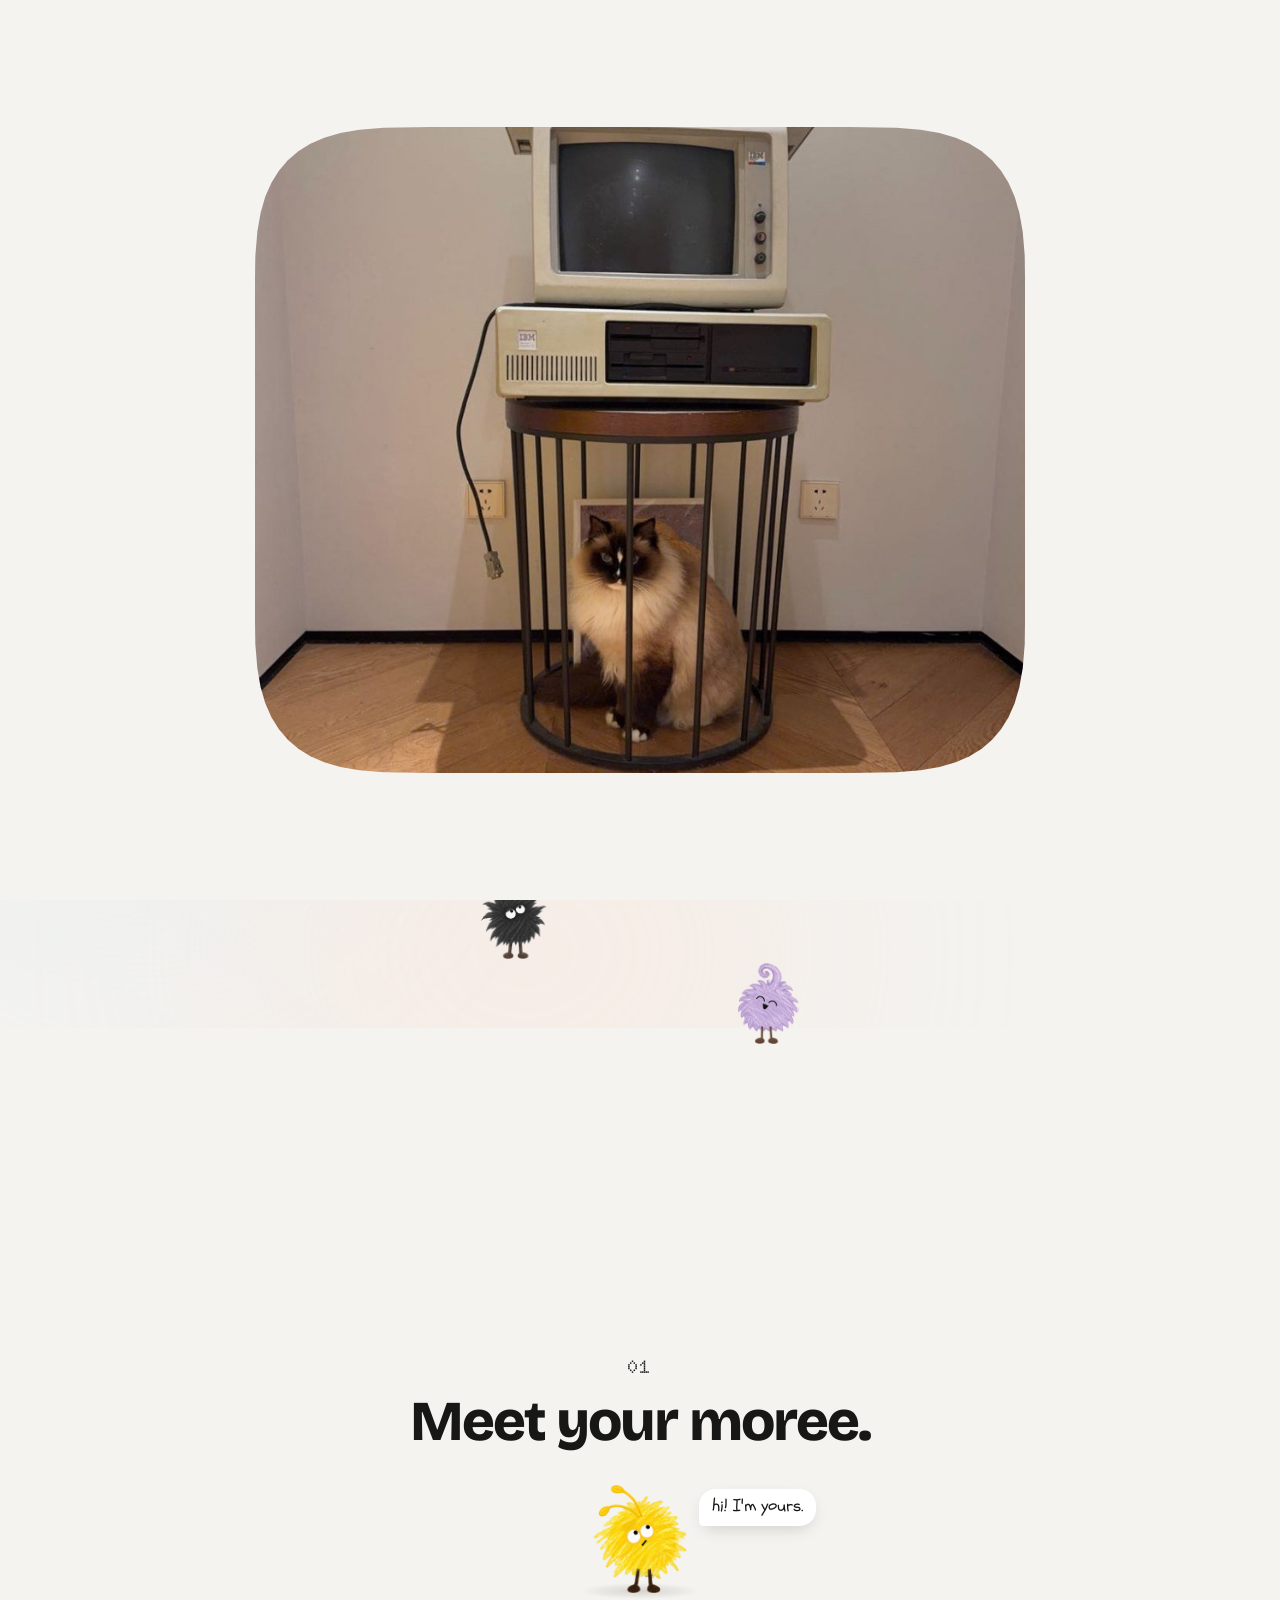
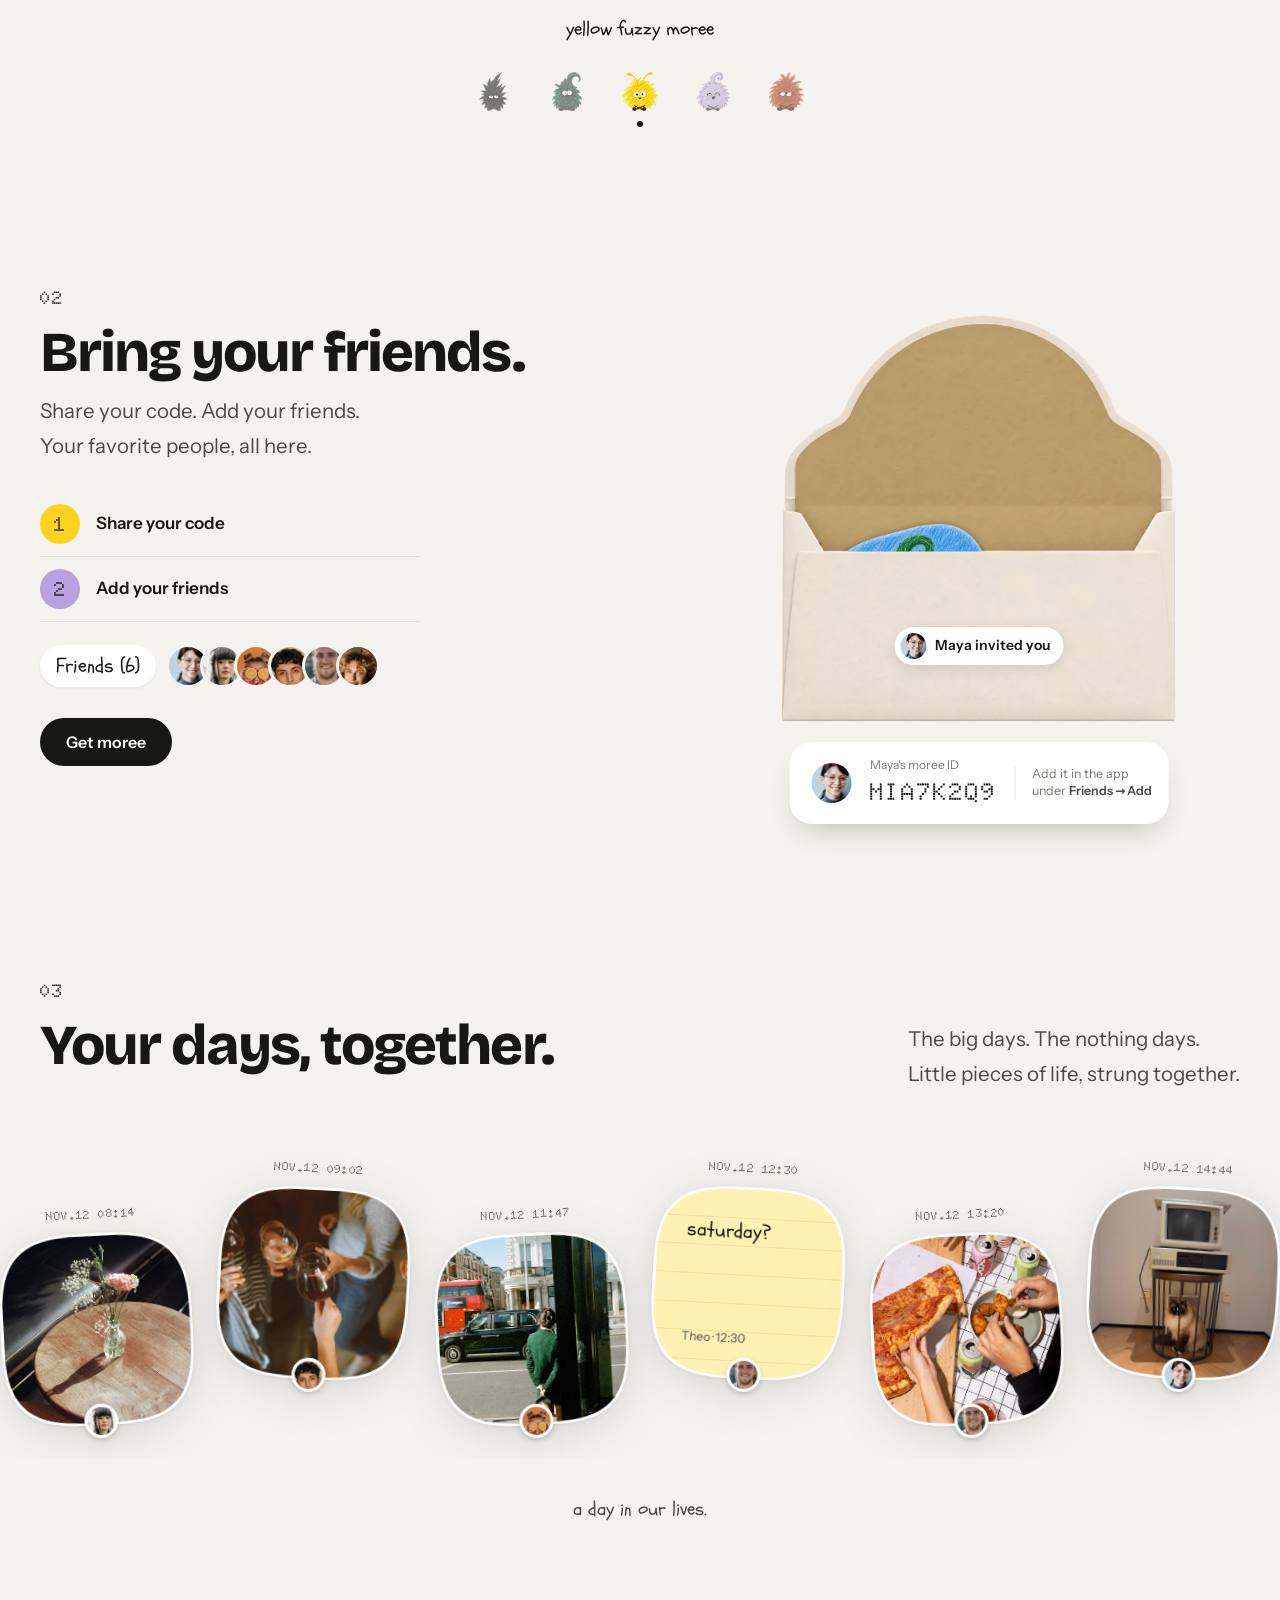
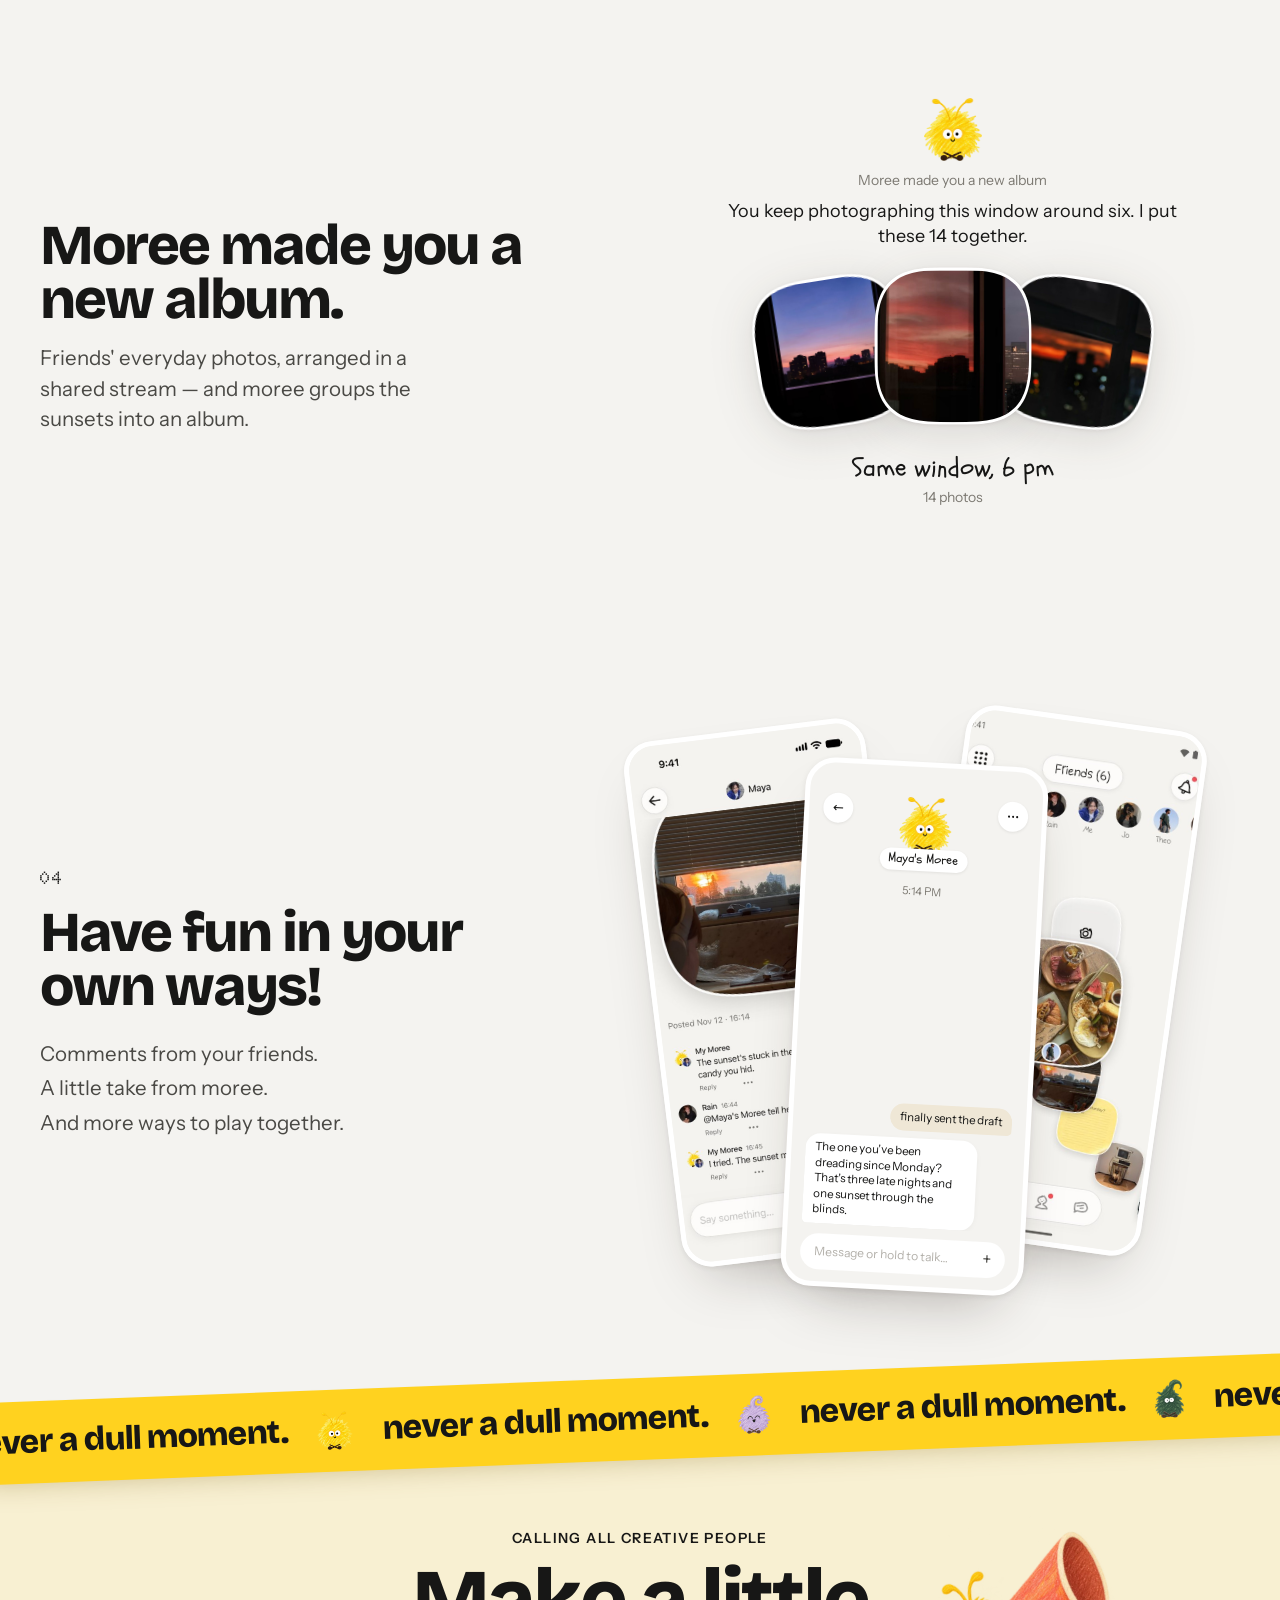
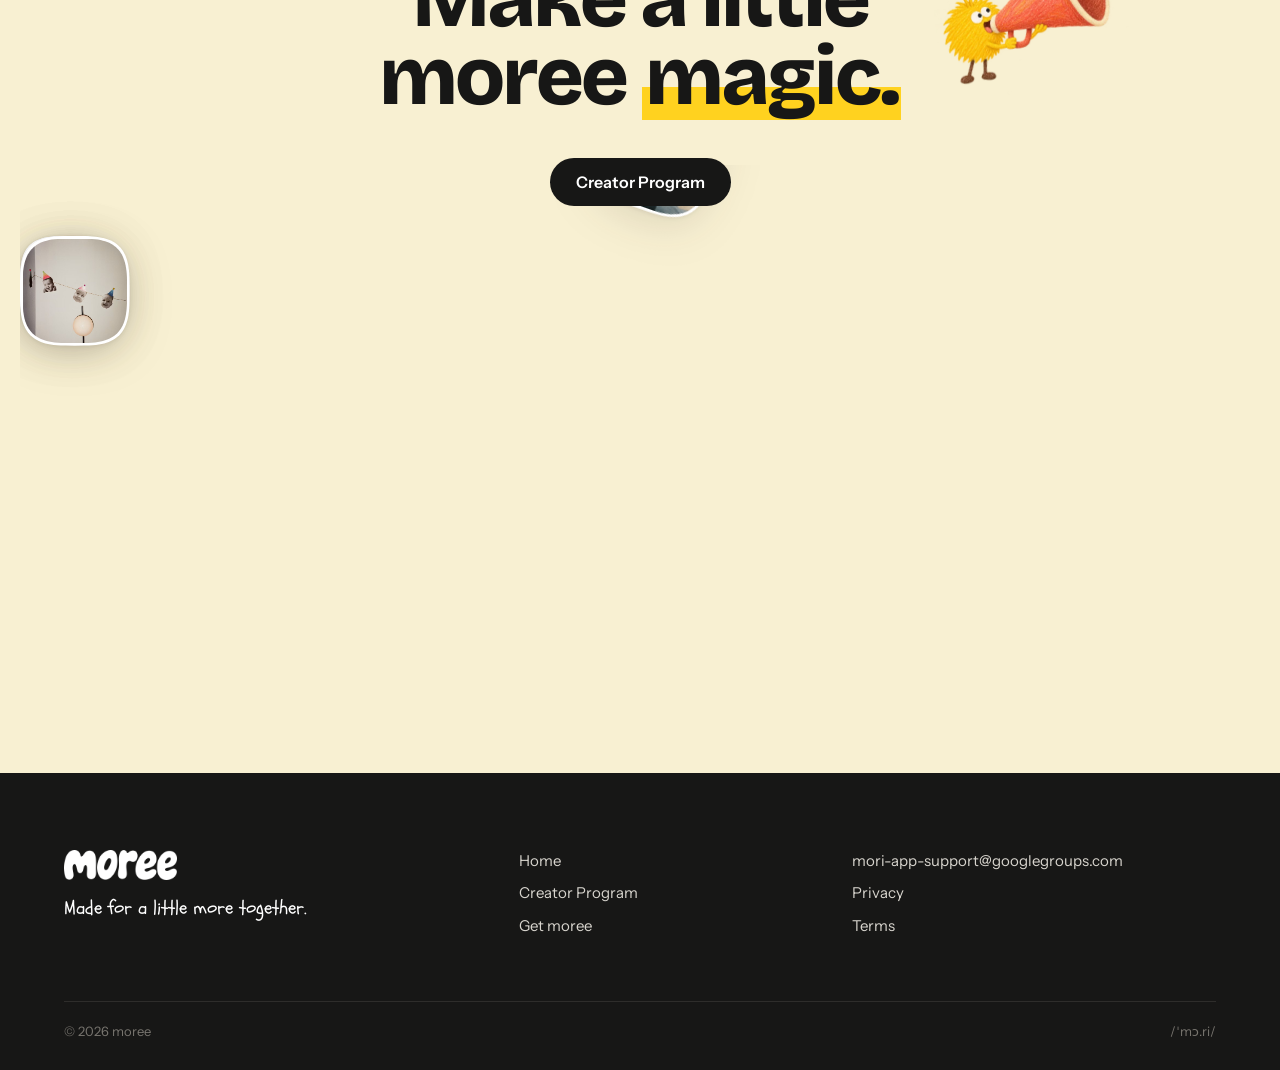
==== commit 11cafdb4: "Update moree site to latest design Co-Authored-By: Claude Opus 5.5 <noreply@anthropic.com> Claude-Se" ====
--- a/moree-site/index.html
+++ b/moree-site/index.html
@@ -10,6 +10,7 @@
 /* ═════════ HERO ═════════ */
 .hero{position:relative;--pw:clamp(270px,min(27vw,calc((100svh - 340px)/1.45)),410px);--F:clamp(44px,min(6.2vw,9.4vh),110px);display:flex;flex-direction:column;align-items:center;text-align:center;padding:118px 20px 80px;overflow:hidden}
 .hero-sub{font-size:clamp(17px,1.4vw,20px);color:var(--ink-2);margin:0 0 14px;opacity:0;transform:translateY(12px);transition:all .8s var(--ease) .1s}
+.hero-get .badges{justify-content:center}
 .hero-get{display:flex;gap:10px;justify-content:center;margin-top:26px;opacity:0;transform:translateY(10px);transition:all .8s var(--ease) .5s;position:relative;z-index:5}
 .ready .hero-get{opacity:1;transform:none}
 .mini{display:inline-flex;align-items:center;gap:9px;height:50px;padding:0 22px;border-radius:99px;font-size:16px;font-weight:600;text-decoration:none;color:var(--ink);background:rgba(255,255,255,.7);box-shadow:inset 0 0 0 1px var(--line);backdrop-filter:blur(8px);transition:transform .3s var(--spring),background .2s}
@@ -73,9 +74,9 @@
 @keyframes fw{0%{opacity:0}15%{opacity:1}100%{opacity:0}}
 
 /* post screen */
-.post{opacity:0;transform:translateX(8%);display:flex;flex-direction:column;padding-top:3.5em;padding-bottom:.9em;text-align:left}
-.post.on{opacity:1;transform:none}
-.cam.off{opacity:0;transform:translateX(-8%)}
+.post{opacity:0;transition:opacity .35s ease;display:flex;flex-direction:column;padding-top:3.5em;padding-bottom:.9em;text-align:left}
+.post.on{opacity:1}
+.cam.off{opacity:0;transition:opacity .25s ease}
 .post .bar{display:flex;justify-content:space-between;align-items:center;padding:.4em 1em}
 .who{display:flex;align-items:center;gap:.45em;font-weight:600;font-size:.95em}
 .av{width:1.6em;height:1.6em;border-radius:50%;object-fit:cover;flex:none}
@@ -177,7 +178,8 @@
 .pile .b.qr .sq .sq{background:#fff;display:grid;place-items:center}
 .pile .b.qr .sq img{width:74%;height:74%;object-fit:contain}
 .pile .b.guide{cursor:pointer}
-.pile .tip{position:absolute;left:0;top:0;z-index:6;background:#fff;border-radius:1em;padding:.3em .8em .35em;font-family:var(--hand);font-size:18px;white-space:nowrap;box-shadow:0 6px 18px -6px rgba(0,0,0,.25);pointer-events:none;opacity:0;transition:opacity .4s}
+.pile .tip{position:absolute;left:0;top:0;z-index:6;background:var(--ink);color:#fff;text-decoration:none;border-radius:99px;padding:9px 16px;font-size:15px;font-weight:600;white-space:nowrap;box-shadow:0 10px 24px -8px rgba(0,0,0,.4);opacity:0;transition:opacity .4s;cursor:pointer}
+.pile .tip:hover{background:#000}
 .pile .tip.show{opacity:1}
 .pile-hint{position:absolute;z-index:5;left:0;right:0;top:6px;text-align:center;font-size:14px;color:var(--ink-2);pointer-events:none;opacity:0;transition:opacity .6s 2.5s}
 .pile.live .pile-hint{opacity:1}
@@ -214,12 +216,15 @@
 .invite{position:relative;aspect-ratio:1/1.05;max-width:min(520px,60vh);margin:0 auto;width:100%}
 .env{position:absolute;left:12%;right:12%;bottom:14%;aspect-ratio:605/624}
 .env img{position:absolute;inset:0;width:100%;height:100%}
-.env .front{clip-path:inset(56.5% 0 0 0)}
+.env .front{clip-path:inset(58.2% 0 0 0);z-index:2}
 .cardclip{position:absolute;left:4%;right:4%;top:-45%;bottom:5.5%;overflow:hidden}
 .cardclip .cards{position:absolute;left:0;width:100%;height:auto;bottom:auto;top:calc(68% - var(--rise,0)*32%);transition:top .2s linear}
 .env .who{position:absolute;left:50%;bottom:14%;transform:translateX(-50%);background:#fff;border-radius:99px;padding:6px 14px 6px 6px;font-size:14px;white-space:nowrap;box-shadow:0 4px 14px rgba(0,0,0,.1);z-index:3;display:flex;align-items:center;gap:8px}
 .env .who .av{width:26px;height:26px}
 .codebox{position:absolute;left:50%;bottom:-26px;transform:translateX(-50%);background:#fff;border-radius:22px;padding:14px 16px 14px 22px;display:flex;align-items:center;gap:18px;box-shadow:0 14px 30px -12px rgba(0,0,0,.25);white-space:nowrap}
+.codebox .av{width:40px;height:40px;flex:none}
+.cb-how{font-size:12.5px;color:var(--muted);line-height:1.35;padding-left:16px;border-left:1px solid var(--line)}
+.cb-how b{color:var(--ink-2);font-weight:600}
 .codebox small{display:block;font-size:12px;color:var(--muted)}
 .codebox strong{font-family:var(--dot);font-size:24px;letter-spacing:.08em}
 .copy{border:0;background:var(--ink);color:#fff;border-radius:99px;padding:9px 16px;font-size:14px;font-weight:600}
@@ -238,24 +243,40 @@
 @media (max-width:900px){.friends .wrap{grid-template-columns:1fr}.invite{margin-top:30px}}
 
 /* ═════════ 03 · DAYS (horizontal pin) ═════════ */
-.days{position:relative;height:var(--days-h,300vh)}
-.days-pin{position:sticky;top:0;height:100svh;overflow:hidden;display:flex;flex-direction:column;justify-content:center;gap:4vh}
-.days-head{width:min(1200px,100% - 40px);margin:0 auto;display:flex;justify-content:space-between;align-items:flex-end;gap:30px;flex-wrap:wrap}
-.days-head .h2{margin-bottom:0}
-.track{display:flex;align-items:center;gap:clamp(22px,3vw,44px);padding:4vh max(20px,calc((100vw - 1200px)/2));will-change:transform}
-.moment{flex:none;width:clamp(170px,min(20vw,27vh),290px);position:relative}
-.moment:nth-child(odd){margin-top:6vh}
-.moment:nth-child(3n){margin-top:-4vh}
-.moment .when{display:block;font-size:clamp(15px,1.3vw,18px);color:var(--ink-2);margin-bottom:10px}
+.days{padding:clamp(64px,10vh,120px) 0}
+.days-head{display:flex;justify-content:space-between;align-items:flex-end;gap:30px;flex-wrap:wrap}
+.grid10{display:grid;grid-template-columns:repeat(5,minmax(0,1fr));gap:clamp(30px,3.4vw,48px) clamp(16px,2vw,30px);margin-top:clamp(36px,5vh,60px);max-width:min(100%,126vh);margin-left:auto;margin-right:auto}
+.grid10 .moment{width:auto;margin:0!important;opacity:0;transform:translateY(24px) rotate(var(--rt,0deg));transition:opacity .7s var(--ease),transform .9s var(--spring)}
+.grid10 .moment:nth-child(2){transition-delay:.06s}.grid10 .moment:nth-child(3){transition-delay:.12s}.grid10 .moment:nth-child(4){transition-delay:.18s}.grid10 .moment:nth-child(5){transition-delay:.24s}.grid10 .moment:nth-child(6){transition-delay:.3s}.grid10 .moment:nth-child(7){transition-delay:.36s}.grid10 .moment:nth-child(8){transition-delay:.42s}.grid10 .moment:nth-child(9){transition-delay:.48s}.grid10 .moment:nth-child(10){transition-delay:.54s}
+.grid10.in .moment{opacity:1;transform:rotate(var(--rt,0deg))}
+.grid10 .moment:nth-child(odd){--rt:-2deg}.grid10 .moment:nth-child(3n){--rt:2deg}
+.grid10 .moment:hover{transform:translateY(-6px) rotate(0)!important}
+.grid10 .moment{position:relative}
+.moment .when{display:block;font-size:clamp(12px,1vw,14px);color:var(--ink-2);margin-bottom:10px}
 .moment .pic{position:relative;height:0;padding-bottom:100%}
 .moment .pic>.sq{position:absolute;inset:0}
-.moment .pic .sq{width:100%;height:100%}
-.moment .by{position:absolute;left:50%;bottom:-10px;transform:translateX(-50%);width:38px;height:38px;border-radius:50%;border:3px solid #fff;display:grid;place-items:center;color:#fff;font-weight:700;font-size:14px;box-shadow:0 2px 6px rgba(0,0,0,.15)}
-.moment.wide{width:clamp(220px,min(28vw,37vh),390px)}
-.moment.wide .pic{aspect-ratio:1.3}
-.note{width:100%;height:100%;background:var(--yellow-soft);padding:16% 16%;font-family:var(--hand);font-size:clamp(18px,1.5vw,22px);line-height:1.2;background-image:repeating-linear-gradient(transparent 0 1.35em,rgba(180,150,40,.18) 1.35em calc(1.35em + 1px));display:flex;flex-direction:column;justify-content:space-between}
-.note small{font-family:var(--sans);font-size:13px;color:var(--ink-2)}
-.track .tag{flex:none;font-family:var(--hand);font-size:clamp(20px,1.7vw,24px);color:var(--ink-2);white-space:nowrap;padding:0 2vw}
+.moment .by{position:absolute;left:50%;bottom:-12px;transform:translateX(-50%);width:34px;height:34px;border-radius:50%;border:3px solid #fff;box-shadow:0 2px 6px rgba(0,0,0,.15)}
+.note{width:100%;height:100%;background:var(--yellow-soft);padding:16%;font-family:var(--hand);font-size:clamp(18px,1.5vw,22px);line-height:1.2;display:flex;flex-direction:column;justify-content:space-between;background-image:repeating-linear-gradient(transparent 0 1.35em,rgba(180,150,40,.18) 1.35em calc(1.35em + 1px))}
+.note small{font-family:var(--sans);font-size:12px;color:var(--ink-2)}
+.g-tag{text-align:center;font-family:var(--hand);font-size:clamp(18px,1.5vw,22px);color:var(--ink-2);margin:clamp(30px,4vh,50px) 0 0}
+@media (max-width:820px){.grid10{grid-template-columns:repeat(2,minmax(0,1fr))}}
+/* 03 zipper timeline */
+.grid10{grid-template-columns:repeat(11,minmax(0,1fr));grid-template-rows:auto 74px auto;gap:0 clamp(10px,1.2vw,18px);max-width:min(100%,120vh);position:relative}
+.grid10::before{content:"";grid-column:1/-1;grid-row:2;align-self:center;height:2px;background:repeating-linear-gradient(90deg,var(--ink) 0 6px,transparent 6px 12px);opacity:.25}
+.grid10 .moment{grid-column:var(--c)/span 2;display:flex;flex-direction:column;align-items:center}
+.grid10 .moment .pic{width:100%}
+.grid10 .moment:nth-child(odd){grid-row:1;--rt:-1.5deg}
+.grid10 .moment:nth-child(even){grid-row:3;--rt:1.5deg}
+.grid10 .moment:nth-child(3n){--rt:2deg}
+.grid10 .moment:nth-child(odd) .when{order:2;margin:22px 0 0}
+.grid10 .moment:nth-child(even) .when{margin:0 0 14px}
+.grid10 .moment:nth-child(even) .pic{order:2}
+.grid10 .moment .by{z-index:3}
+.grid10 .moment .when{position:relative;padding:3px 9px;background:var(--bg,#faf7f2);border-radius:99px}
+.grid10 .moment:nth-child(even) .by{bottom:-12px}
+.grid10 .moment:nth-child(1){--c:1}.grid10 .moment:nth-child(2){--c:2}.grid10 .moment:nth-child(3){--c:3}.grid10 .moment:nth-child(4){--c:4}.grid10 .moment:nth-child(5){--c:5}.grid10 .moment:nth-child(6){--c:6}.grid10 .moment:nth-child(7){--c:7}.grid10 .moment:nth-child(8){--c:8}.grid10 .moment:nth-child(9){--c:9}.grid10 .moment:nth-child(10){--c:10}
+@media (max-width:820px){.grid10{grid-template-columns:repeat(2,minmax(0,1fr));grid-template-rows:none;gap:34px 16px}.grid10::before{display:none}.grid10 .moment{grid-column:auto!important;grid-row:auto!important;margin:0!important}.grid10 .moment .when{order:0!important;margin:0 0 10px!important}.grid10 .moment .pic{order:1!important}}
+
 
 /* album card */
 .album{padding:clamp(64px,10vh,120px) 0}
@@ -370,6 +391,54 @@
 .closing.in .lineup button:nth-child(2){transition-delay:.06s}.closing.in .lineup button:nth-child(3){transition-delay:.12s}.closing.in .lineup button:nth-child(4){transition-delay:.18s}.closing.in .lineup button:nth-child(5){transition-delay:.24s}
 .closing{border-bottom:none}
 .closing .lineup{position:relative;z-index:1}
+
+/* 03 day dial */
+.days-grid{display:grid;grid-template-columns:minmax(0,.8fr) minmax(0,1.2fr);gap:clamp(30px,5vw,80px);align-items:center}
+.days-copy .lede{margin-top:18px}
+.days-copy .lede+.lede{margin-top:4px}
+.days-copy .g-tag{text-align:left;margin-top:28px}
+.dial{--R:min(15.5vw,30vh,250px);--s:min(6.6vw,13vh,108px);position:relative;width:calc(var(--R)*2 + var(--s) + 20px);aspect-ratio:1;justify-self:center}
+.dl-ring{position:absolute;inset:calc(var(--s)/2 + 10px);border-radius:50%;border:2px dashed rgba(20,20,19,.16)}
+.dl-h{position:absolute;font-size:11px;color:var(--muted);transform:translate(-50%,-50%)}
+.dl-h.h0{left:50%;top:calc(var(--s)/2 + 30px)}.dl-h.h12{left:50%;bottom:calc(var(--s)/2 + 22px);top:auto;transform:translateX(-50%)}
+.dl-h.h6{right:calc(var(--s)/2 + 22px);top:50%;transform:translateY(-50%)}.dl-h.h18{left:calc(var(--s)/2 + 30px);top:50%}
+.dial .dl-it{position:absolute;left:50%;top:50%;width:var(--s);margin:0!important;transform:translate(-50%,-50%) rotate(var(--a)) translateY(calc(var(--R) * -1)) rotate(calc(var(--a) * -1));transition:transform .5s var(--spring),filter .3s;cursor:pointer;z-index:2}
+.dial .dl-it .when{display:none}
+.dial .dl-it .pic{position:relative;height:0;padding-bottom:100%}
+.dial .dl-it .by{width:26px;height:26px;bottom:-10px;border-width:2px}
+.dial .dl-it .note{font-size:13px;padding:14%}.dial .dl-it .note small{display:none}
+.dial .dl-it.on{transform:translate(-50%,-50%) rotate(var(--a)) translateY(calc(var(--R) * -1)) rotate(calc(var(--a) * -1)) scale(1.14);z-index:3}
+.dial .dl-it.on .pic{filter:drop-shadow(0 0 0 #000) drop-shadow(0 10px 18px rgba(0,0,0,.25))}
+.dial .dl-it.on .pic::after{content:"";position:absolute;inset:-7px;clip-path:url(#squircle);background:var(--yellow);z-index:-1}
+.dl-center{position:absolute;left:50%;top:50%;width:calc(var(--R)*1.05);transform:translate(-50%,-50%);display:flex;flex-direction:column;align-items:center;z-index:1}
+.dl-center .when{font-size:14px;color:var(--ink);background:#fff;border-radius:99px;padding:4px 12px;margin-bottom:12px;box-shadow:0 6px 16px -8px rgba(0,0,0,.25)}
+.dl-center .pic{position:relative;width:100%;height:0;padding-bottom:100%}
+.dl-center .pic>.sq{position:absolute;inset:0}
+.dl-center #dlPic.note{font-size:clamp(22px,2vw,30px)}.dl-center #dlPic>img{width:100%;height:100%;object-fit:cover;animation:dlIn .5s var(--spring)}
+.dl-center .by{position:absolute;left:50%;bottom:-14px;transform:translateX(-50%);width:40px;height:40px;border-radius:50%;border:3px solid #fff;box-shadow:0 2px 6px rgba(0,0,0,.15);z-index:2}
+@keyframes dlIn{from{opacity:0;transform:scale(1.06)}}
+.dl-zz{position:absolute;left:calc(50% + var(--R)*.55);top:calc(50% - var(--R)*.95);width:calc(var(--s)*.62);z-index:2}
+.dl-zz img{width:100%;display:block;transform:rotate(-8deg)}
+.dl-zz span{position:absolute;left:80%;top:-8px;font-family:var(--hand);font-size:17px;color:var(--ink-2);animation:bob 3s ease-in-out infinite}
+@keyframes bob{50%{transform:translateY(-5px)}}
+@media (max-width:860px){.days-grid{grid-template-columns:1fr}.dial{--R:34vw;--s:15vw;margin-top:10px}.days-copy .g-tag{text-align:center}}
+
+/* 03 photo strip */
+.days{padding:clamp(64px,10vh,120px) 0!important}
+.dstrip{overflow:hidden;margin-top:clamp(36px,6vh,70px);padding:16px 0 34px}
+.dtrack{display:flex;gap:clamp(18px,2vw,30px);width:max-content;animation:dmarq 70s linear infinite;align-items:flex-start}
+.dstrip:hover .dtrack{animation-play-state:paused}
+@keyframes dmarq{to{transform:translateX(-50%)}}
+.dy{margin:0;width:clamp(150px,15vw,230px);flex:none;display:flex;flex-direction:column;align-items:center;transition:transform .5s var(--spring)}
+.dy:nth-child(odd){rotate:-3deg;margin-top:46px}.dy:nth-child(even){rotate:3deg}
+.dy:hover{transform:translateY(-8px) scale(1.03)}
+.dy .when{font-size:clamp(11px,.9vw,13px);color:var(--ink-2);margin-bottom:10px}
+.dy .pic{position:relative;width:100%;height:0;padding-bottom:100%}
+.dy .pic>.sq{position:absolute;inset:0}
+.dy .pic img{width:100%;height:100%;object-fit:cover}
+.dy .note{font-size:clamp(18px,1.6vw,24px)}
+.dy .by{position:absolute;left:50%;bottom:-13px;transform:translateX(-50%);width:34px;height:34px;border-radius:50%;border:3px solid #fff;box-shadow:0 2px 6px rgba(0,0,0,.15);z-index:2}
+.days .g-tag{text-align:center}
 </style>
 </head>
 <body>
@@ -395,23 +464,23 @@
 <!-- ═════════ HERO ═════════ -->
 <section class="hero" id="hero">
     <div class="scatter" aria-hidden="true">
-    <figure class="scat m" style="--x:3%;--y:15vh;--r:-8deg;--d:0.18;--k:1.0;--i:0"><div class="pop sq-frame"><div class="sq"><div class="sq"><img src="img/photo-02.jpg" alt="" loading="lazy"></div></div></div><span class="when">NOV.12 08:14</span><span class="by" style="background:#2f5b3b">L</span></figure>
-    <figure class="scat " style="--x:14%;--y:33vh;--r:6deg;--d:0.32;--k:0.82;--i:1"><div class="pop sq-frame"><div class="sq"><div class="sq"><img src="img/photo-09.jpg" alt="" loading="lazy"></div></div></div><span class="by" style="background:#c9a100">T</span></figure>
-    <figure class="scat " style="--x:2.5%;--y:50vh;--r:-4deg;--d:0.24;--k:0.95;--i:2"><div class="pop sq-frame"><div class="sq"><div class="sq"><img src="img/app-breakfast.jpg" alt="" loading="lazy"></div></div></div><span class="when">NOV.12 09:02</span><span class="by" style="background:#26252a">J</span></figure>
-    <figure class="scat " style="--x:13%;--y:70vh;--r:7deg;--d:0.4;--k:1.08;--i:3"><div class="pop sq-frame"><div class="sq"><div class="sq"><img src="img/photo-07.jpg" alt="" loading="lazy"></div></div></div><span class="by" style="background:#c9a100">T</span></figure>
-    <figure class="scat " style="--x:4%;--y:90vh;--r:-6deg;--d:0.3;--k:0.9;--i:4"><div class="pop sq-frame"><div class="sq"><div class="sq"><img src="img/photo-04.jpg" alt="" loading="lazy"></div></div></div></figure>
-    <figure class="scat m" style="--x:85%;--y:13vh;--r:7deg;--d:0.22;--k:1.05;--i:5"><div class="pop sq-frame"><div class="sq"><div class="sq"><img src="img/photo-03.jpg" alt="" loading="lazy"></div></div></div><span class="when">NOV.12 11:47</span><span class="by" style="background:#e4542a">R</span></figure>
-    <figure class="scat " style="--x:76%;--y:31vh;--r:-6deg;--d:0.34;--k:0.85;--i:6"><div class="pop sq-frame"><div class="sq"><div class="sq"><img src="img/photo-10.jpg" alt="" loading="lazy"></div></div></div><span class="by" style="background:#5b8fb0">A</span></figure>
-    <figure class="scat " style="--x:86.5%;--y:49vh;--r:4deg;--d:0.2;--k:1.0;--i:7"><div class="pop sq-frame"><div class="sq"><div class="sq"><img src="img/app-sunset.jpg" alt="" loading="lazy"></div></div></div><span class="when">NOV.12 18:02</span><span class="by" style="background:#7a64b8">M</span></figure>
-    <figure class="scat " style="--x:76.5%;--y:69vh;--r:-9deg;--d:0.42;--k:0.9;--i:8"><div class="pop sq-frame"><div class="sq"><div class="sq"><img src="img/photo-05.jpg" alt="" loading="lazy"></div></div></div></figure>
-    <figure class="scat " style="--x:85%;--y:88vh;--r:5deg;--d:0.28;--k:1.04;--i:9"><div class="pop sq-frame"><div class="sq"><div class="sq"><img src="img/photo-06.jpg" alt="" loading="lazy"></div></div></div><span class="by" style="background:#e4542a">R</span></figure>
+    <figure class="scat m" style="--x:3%;--y:15vh;--r:-8deg;--d:0.18;--k:1.0;--i:0"><div class="pop sq-frame"><div class="sq"><div class="sq"><img src="img/photo-02.jpg" alt="" loading="lazy"></div></div></div><span class="when">NOV.12 08:14</span><span class="by" style="background:#ddd url(img/av-L.jpg) center/cover" title="L"></span></figure>
+    <figure class="scat " style="--x:14%;--y:33vh;--r:6deg;--d:0.32;--k:0.82;--i:1"><div class="pop sq-frame"><div class="sq"><div class="sq"><img src="img/photo-09.jpg" alt="" loading="lazy"></div></div></div><span class="by" style="background:#ddd url(img/av-T.jpg) center/cover" title="T"></span></figure>
+    <figure class="scat " style="--x:2.5%;--y:50vh;--r:-4deg;--d:0.24;--k:0.95;--i:2"><div class="pop sq-frame"><div class="sq"><div class="sq"><img src="img/spare-cheers.jpg" alt="" loading="lazy"></div></div></div><span class="when">NOV.12 09:02</span><span class="by" style="background:#ddd url(img/av-J.jpg) center/cover" title="J"></span></figure>
+    <figure class="scat " style="--x:13%;--y:70vh;--r:7deg;--d:0.4;--k:1.08;--i:3"><div class="pop sq-frame"><div class="sq"><div class="sq"><img src="img/photo-07.jpg" alt="" loading="lazy"></div></div></div><span class="by" style="background:#ddd url(img/av-T.jpg) center/cover" title="T"></span></figure>
+    <figure class="scat " style="--x:4%;--y:90vh;--r:-6deg;--d:0.3;--k:0.9;--i:4"><div class="pop sq-frame"><div class="sq"><div class="sq"><img src="img/photo-04.jpg" alt="" loading="lazy"></div></div></div><span class="by" style="background:#ddd url(img/av-A.jpg) center/cover" title="A"></span></figure>
+    <figure class="scat m" style="--x:85%;--y:13vh;--r:7deg;--d:0.22;--k:1.05;--i:5"><div class="pop sq-frame"><div class="sq"><div class="sq"><img src="img/photo-03.jpg" alt="" loading="lazy"></div></div></div><span class="when">NOV.12 11:47</span><span class="by" style="background:#ddd url(img/av-R.jpg) center/cover" title="R"></span></figure>
+    <figure class="scat " style="--x:76%;--y:31vh;--r:-6deg;--d:0.34;--k:0.85;--i:6"><div class="pop sq-frame"><div class="sq"><div class="sq"><img src="img/photo-10.jpg" alt="" loading="lazy"></div></div></div><span class="by" style="background:#ddd url(img/av-A.jpg) center/cover" title="A"></span></figure>
+    <figure class="scat " style="--x:86.5%;--y:49vh;--r:4deg;--d:0.2;--k:1.0;--i:7"><div class="pop sq-frame"><div class="sq"><div class="sq"><img src="img/app-sunset.jpg" alt="" loading="lazy"></div></div></div><span class="when">NOV.12 18:02</span><span class="by" style="background:#ddd url(img/av-M.jpg) center/cover" title="M"></span></figure>
+    <figure class="scat " style="--x:76.5%;--y:69vh;--r:-9deg;--d:0.42;--k:0.9;--i:8"><div class="pop sq-frame"><div class="sq"><div class="sq"><img src="img/photo-05.jpg" alt="" loading="lazy"></div></div></div><span class="by" style="background:#ddd url(img/av-L.jpg) center/cover" title="L"></span></figure>
+    <figure class="scat " style="--x:85%;--y:88vh;--r:5deg;--d:0.28;--k:1.04;--i:9"><div class="pop sq-frame"><div class="sq"><div class="sq"><img src="img/photo-06.jpg" alt="" loading="lazy"></div></div></div><span class="by" style="background:#ddd url(img/av-R.jpg) center/cover" title="R"></span></figure>
   </div>
   <p class="hero-sub">Swap photos. Chat with friends &amp; moree.</p>
   <h1 class="slogan" aria-label="Where best friends belong.">
     <span class="l l1" aria-hidden="true"><span class="w"><span>Where</span></span> <span class="w"><span>best</span></span></span>
     <span class="l l2" aria-hidden="true"><span class="w"><span class="hl">friends<svg viewBox="0 0 300 30" preserveAspectRatio="none" aria-hidden="true"><path d="M6 20 C 80 8, 200 6, 294 16"/></svg></span></span> <span class="w"><span>belong.</span></span></span>
   </h1>
-  <div class="hero-get"><a class="mini dark" href="https://apps.apple.com/app/id6760106070"><svg viewBox="0 0 24 24" fill="currentColor"><path d="M16.4 12.6c0-2.4 2-3.6 2.1-3.7-1.2-1.7-3-1.9-3.6-2-1.5-.2-3 .9-3.8.9s-2-.9-3.3-.9c-1.7 0-3.3 1-4.2 2.6-1.8 3.1-.5 7.7 1.3 10.2.9 1.2 1.9 2.6 3.2 2.6 1.3-.1 1.8-.8 3.3-.8s2 .8 3.3.8c1.4 0 2.3-1.3 3.1-2.5 1-1.4 1.4-2.8 1.4-2.9 0 0-2.8-1-2.8-4.3zM13.9 4.9c.7-.9 1.2-2 1-3.2-1 0-2.3.7-3 1.6-.7.8-1.2 2-1.1 3.1 1.2.1 2.3-.6 3.1-1.5z"/></svg>iPhone</a><a class="mini" href="https://play.google.com/store/apps/details?id=com.cameracapsule.app"><svg viewBox="0 0 24 24" fill="currentColor"><path d="M6 18c0 .55.45 1 1 1h1v3.5a1.5 1.5 0 0 0 3 0V19h2v3.5a1.5 1.5 0 0 0 3 0V19h1c.55 0 1-.45 1-1V8H6v10zM3.5 8A1.5 1.5 0 0 0 2 9.5v7a1.5 1.5 0 0 0 3 0v-7A1.5 1.5 0 0 0 3.5 8zm17 0A1.5 1.5 0 0 0 19 9.5v7a1.5 1.5 0 0 0 3 0v-7A1.5 1.5 0 0 0 20.5 8zm-4.97-5.84 1.3-1.3a.5.5 0 0 0-.7-.7l-1.48 1.48A5.96 5.96 0 0 0 12 1c-.96 0-1.86.23-2.66.63L7.85.15a.5.5 0 1 0-.7.7l1.31 1.31A5.97 5.97 0 0 0 6 7h12a5.97 5.97 0 0 0-2.47-4.84zM10 5H9V4h1v1zm5 0h-1V4h1v1z"/></svg>Android</a></div>
+  <div class="hero-get"><div class="badges"><a class="badge" href="https://apps.apple.com/app/id6760106070" aria-label="Download on the App Store"><svg viewBox="0 0 24 24" fill="currentColor" aria-hidden="true"><path d="M16.4 12.6c0-2.4 2-3.6 2.1-3.7-1.2-1.7-3-1.9-3.6-2-1.5-.2-3 .9-3.8.9s-2-.9-3.3-.9c-1.7 0-3.3 1-4.2 2.6-1.8 3.1-.5 7.7 1.3 10.2.9 1.2 1.9 2.6 3.2 2.6 1.3-.1 1.8-.8 3.3-.8s2 .8 3.3.8c1.4 0 2.3-1.3 3.1-2.5 1-1.4 1.4-2.8 1.4-2.9 0 0-2.8-1-2.8-4.3zM13.9 4.9c.7-.9 1.2-2 1-3.2-1 0-2.3.7-3 1.6-.7.8-1.2 2-1.1 3.1 1.2.1 2.3-.6 3.1-1.5z"/></svg><span><small>Download on the</small><b>App Store</b></span></a><a class="badge" href="https://play.google.com/store/apps/details?id=com.cameracapsule.app" aria-label="Get it on Google Play"><svg viewBox="0 0 24 26" aria-hidden="true"><path d="M1.2.6 13.6 13 1.2 25.4C.8 25.1.6 24.6.6 24V2c0-.6.2-1.1.6-1.4z" fill="#2196F3"/><path d="M17.8 8.8 13.6 13 1.2.6c.4-.3 1-.4 1.6-.1z" fill="#4CAF50"/><path d="M17.8 17.2 2.8 25.5c-.6.3-1.2.2-1.6-.1L13.6 13z" fill="#F44336"/><path d="m22.5 11.4-4.7-2.6-4.2 4.2 4.2 4.2 4.7-2.6c1.3-.7 1.3-2.5 0-3.2z" fill="#FFC107"/></svg><span><small>GET IT ON</small><b>Google Play</b></span></a></div></div>
 
   <div class="zone" id="zone">
     <button class="ip ip-yellow" data-k="yellow" data-id="y" aria-label="Poke your moree"><img src="img/yellow.webp" alt=""><span class="say-b"></span></button>
@@ -433,7 +502,7 @@
         </div>
         <!-- post -->
         <div class="scr post" id="scrPost">
-          <div class="bar"><span class="ibtn"><svg viewBox="0 0 24 24" fill="none" stroke="currentColor" stroke-width="2.2"><path d="M19 12H5M11 6l-6 6 6 6"/></svg></span><span class="who"><span class="av av-txt" style="background:#7a64b8">M</span>Maya</span><span class="ibtn"><svg viewBox="0 0 24 24" fill="currentColor"><circle cx="5" cy="12" r="1.6"/><circle cx="12" cy="12" r="1.6"/><circle cx="19" cy="12" r="1.6"/></svg></span></div>
+          <div class="bar"><span class="ibtn"><svg viewBox="0 0 24 24" fill="none" stroke="currentColor" stroke-width="2.2"><path d="M19 12H5M11 6l-6 6 6 6"/></svg></span><span class="who"><span class="av av-txt" style="background:#ddd url(img/av-M.jpg) center/cover" title="M"></span>Maya</span><span class="ibtn"><svg viewBox="0 0 24 24" fill="currentColor"><circle cx="5" cy="12" r="1.6"/><circle cx="12" cy="12" r="1.6"/><circle cx="19" cy="12" r="1.6"/></svg></span></div>
           <div class="mm">Maya's Moree</div>
           <div class="take" id="take"></div>
           <div class="pic sq-frame"><div class="sq"><div class="sq"><img src="img/app-cat.jpg" alt="A cat sitting under an old computer"></div></div></div>
@@ -484,7 +553,7 @@
         <li><span class="n">1</span><b>Share your code</b></li>
         <li><span class="n">2</span><b>Add your friends</b></li>
       </ol>
-      <div class="flist"><span class="pill">Friends (6)</span><div class="faces"><span style="background:#7a64b8">M</span><span style="background:#2f5b3b">L</span><span style="background:#e4542a">R</span><span style="background:#26252a">J</span><span style="background:#c9a100">T</span><span style="background:#5b8fb0">A</span></div></div>
+      <div class="flist"><span class="pill">Friends (6)</span><div class="faces"><span style="background:#ddd url(img/av-M.jpg) center/cover" title="M"></span><span style="background:#ddd url(img/av-L.jpg) center/cover" title="L"></span><span style="background:#ddd url(img/av-R.jpg) center/cover" title="R"></span><span style="background:#ddd url(img/av-J.jpg) center/cover" title="J"></span><span style="background:#ddd url(img/av-T.jpg) center/cover" title="T"></span><span style="background:#ddd url(img/av-A.jpg) center/cover" title="A"></span></div></div>
       <a class="btn" href="get.html" style="margin-top:30px">Get moree</a>
     </div>
     <div class="invite reveal" id="invite">
@@ -492,9 +561,9 @@
         <img src="img/ill-envelope.webp" alt="">
         <div class="cardclip" id="cards"><img class="cards" src="img/ill-cards.webp" alt="moree friends peeking out of an invite envelope"></div>
         <img class="front" src="img/ill-envelope.webp" alt="">
-        <span class="who"><span class="av av-txt" style="background:#7a64b8">M</span>Maya invited you</span>
+        <span class="who"><span class="av av-txt" style="background:#ddd url(img/av-M.jpg) center/cover" title="M"></span>Maya invited you</span>
       </div>
-      <div class="codebox"><div><small>Maya's moree ID</small><strong id="code">MIA7K2Q9</strong></div><button class="copy" id="copy">Copy</button></div>
+      <div class="codebox"><span class="av" style="background:#ddd url(img/av-M.jpg) center/cover"></span><div><small>Maya's moree ID</small><strong id="code">MIA7K2Q9</strong></div><span class="cb-how">Add it in the app<br>under <b>Friends → Add</b></span></div>
     </div>
   </div>
 </section>
@@ -503,25 +572,14 @@
 
 <!-- ═════════ 03 ═════════ -->
 <section class="days" id="days">
-  <div class="days-pin">
+  <div class="wrap">
     <div class="days-head reveal">
       <div><span class="eyebrow"><span class="num">03</span></span><h2 class="h2">Your days, together.</h2></div>
       <div><p class="lede">The big days. The nothing days.</p><p class="lede">Little pieces of life, strung together.</p></div>
     </div>
-    <div class="track" id="track">
-      <figure class="moment" style="margin:0"><span class="when dot">NOV.12 08:14</span><div class="pic sq-frame"><div class="sq"><div class="sq"><img src="img/photo-02.jpg" alt="Flowers on a café table"></div></div></div><span class="by" style="background:#2f5b3b">L</span></figure>
-      <figure class="moment" style="margin:0"><span class="when dot">NOV.12 09:02</span><div class="pic sq-frame"><div class="sq"><div class="sq"><img src="img/app-breakfast.jpg" alt="Breakfast spread"></div></div></div><span class="by" style="background:#26252a">J</span></figure>
-      <figure class="moment" style="margin:0"><span class="when dot">NOV.12 11:47</span><div class="pic sq-frame"><div class="sq"><div class="sq"><img src="img/photo-03.jpg" alt="A London street corner"></div></div></div><span class="by" style="background:#e4542a">R</span></figure>
-      <figure class="moment" style="margin:0"><span class="when dot">NOV.12 12:30</span><div class="pic sq-frame"><div class="sq"><div class="sq note">saturday?<small>Theo · 12:30</small></div></div></div><span class="by" style="background:#c9a100">T</span></figure>
-      <figure class="moment" style="margin:0"><span class="when dot">NOV.12 13:20</span><div class="pic sq-frame"><div class="sq"><div class="sq"><img src="img/photo-07.jpg" alt="Friends sharing pizza"></div></div></div><span class="by" style="background:#c9a100">T</span></figure>
-      <figure class="moment" style="margin:0"><span class="when dot">NOV.12 14:44</span><div class="pic sq-frame"><div class="sq"><div class="sq"><img src="img/app-cat.jpg" alt="A cat under an old computer"></div></div></div><span class="by" style="background:#7a64b8">M</span></figure>
-      <figure class="moment" style="margin:0"><span class="when dot">NOV.12 16:05</span><div class="pic sq-frame"><div class="sq"><div class="sq"><img src="img/photo-10.jpg" alt="A cat peeking through cardboard"></div></div></div><span class="by" style="background:#5b8fb0">A</span></figure>
-      <figure class="moment" style="margin:0"><span class="when dot">NOV.12 18:02</span><div class="pic sq-frame"><div class="sq"><div class="sq"><img src="img/app-sunset.jpg" alt="Sunset through the blinds"></div></div></div><span class="by" style="background:#7a64b8">M</span></figure>
-      <figure class="moment" style="margin:0"><span class="when dot">NOV.12 22:41</span><div class="pic sq-frame"><div class="sq"><div class="sq"><img src="img/photo-06.jpg" alt="Dancing at a party"></div></div></div><span class="by" style="background:#e4542a">R</span></figure>
-      <figure class="moment" style="margin:0"><span class="when dot">NOV.13 00:10</span><div class="pic sq-frame"><div class="sq"><div class="sq"><img src="img/photo-08.jpg" alt="Friends cheersing red cups"></div></div></div><span class="by" style="background:#26252a">J</span></figure>
-      <span class="tag">a day in our lives.</span>
-    </div>
-  </div>
+  </div>
+  <div class="dstrip reveal"><div class="dtrack"><figure class="dy"><span class="when dot">NOV.12 08:14</span><div class="pic sq-frame"><div class="sq"><div class="sq"><img src="img/photo-02.jpg" alt="Flowers on a café table"></div></div><span class="by" style="background:#ddd url(img/av-L.jpg) center/cover"></span></div></figure><figure class="dy"><span class="when dot">NOV.12 09:02</span><div class="pic sq-frame"><div class="sq"><div class="sq"><img src="img/spare-cheers.jpg" alt="Friends raising glasses"></div></div><span class="by" style="background:#ddd url(img/av-J.jpg) center/cover"></span></div></figure><figure class="dy"><span class="when dot">NOV.12 11:47</span><div class="pic sq-frame"><div class="sq"><div class="sq"><img src="img/photo-03.jpg" alt="A London street corner"></div></div><span class="by" style="background:#ddd url(img/av-R.jpg) center/cover"></span></div></figure><figure class="dy"><span class="when dot">NOV.12 12:30</span><div class="pic sq-frame"><div class="sq"><div class="sq note">saturday?<small>Theo · 12:30</small></div></div><span class="by" style="background:#ddd url(img/av-T.jpg) center/cover"></span></div></figure><figure class="dy"><span class="when dot">NOV.12 13:20</span><div class="pic sq-frame"><div class="sq"><div class="sq"><img src="img/photo-07.jpg" alt="Friends sharing pizza"></div></div><span class="by" style="background:#ddd url(img/av-T.jpg) center/cover"></span></div></figure><figure class="dy"><span class="when dot">NOV.12 14:44</span><div class="pic sq-frame"><div class="sq"><div class="sq"><img src="img/app-cat.jpg" alt="A cat under an old computer"></div></div><span class="by" style="background:#ddd url(img/av-M.jpg) center/cover"></span></div></figure><figure class="dy"><span class="when dot">NOV.12 16:05</span><div class="pic sq-frame"><div class="sq"><div class="sq"><img src="img/photo-10.jpg" alt="A cat peeking through cardboard"></div></div><span class="by" style="background:#ddd url(img/av-A.jpg) center/cover"></span></div></figure><figure class="dy"><span class="when dot">NOV.12 18:02</span><div class="pic sq-frame"><div class="sq"><div class="sq"><img src="img/app-sunset.jpg" alt="Sunset through the blinds"></div></div><span class="by" style="background:#ddd url(img/av-M.jpg) center/cover"></span></div></figure><figure class="dy"><span class="when dot">NOV.12 22:41</span><div class="pic sq-frame"><div class="sq"><div class="sq"><img src="img/photo-06.jpg" alt="Dancing at a party"></div></div><span class="by" style="background:#ddd url(img/av-R.jpg) center/cover"></span></div></figure><figure class="dy"><span class="when dot">NOV.13 00:10</span><div class="pic sq-frame"><div class="sq"><div class="sq"><img src="img/photo-08.jpg" alt="Friends cheersing red cups"></div></div><span class="by" style="background:#ddd url(img/av-J.jpg) center/cover"></span></div></figure><figure class="dy" aria-hidden="true"><span class="when dot">NOV.12 08:14</span><div class="pic sq-frame"><div class="sq"><div class="sq"><img src="img/photo-02.jpg" alt="Flowers on a café table"></div></div><span class="by" style="background:#ddd url(img/av-L.jpg) center/cover"></span></div></figure><figure class="dy" aria-hidden="true"><span class="when dot">NOV.12 09:02</span><div class="pic sq-frame"><div class="sq"><div class="sq"><img src="img/spare-cheers.jpg" alt="Friends raising glasses"></div></div><span class="by" style="background:#ddd url(img/av-J.jpg) center/cover"></span></div></figure><figure class="dy" aria-hidden="true"><span class="when dot">NOV.12 11:47</span><div class="pic sq-frame"><div class="sq"><div class="sq"><img src="img/photo-03.jpg" alt="A London street corner"></div></div><span class="by" style="background:#ddd url(img/av-R.jpg) center/cover"></span></div></figure><figure class="dy" aria-hidden="true"><span class="when dot">NOV.12 12:30</span><div class="pic sq-frame"><div class="sq"><div class="sq note">saturday?<small>Theo · 12:30</small></div></div><span class="by" style="background:#ddd url(img/av-T.jpg) center/cover"></span></div></figure><figure class="dy" aria-hidden="true"><span class="when dot">NOV.12 13:20</span><div class="pic sq-frame"><div class="sq"><div class="sq"><img src="img/photo-07.jpg" alt="Friends sharing pizza"></div></div><span class="by" style="background:#ddd url(img/av-T.jpg) center/cover"></span></div></figure><figure class="dy" aria-hidden="true"><span class="when dot">NOV.12 14:44</span><div class="pic sq-frame"><div class="sq"><div class="sq"><img src="img/app-cat.jpg" alt="A cat under an old computer"></div></div><span class="by" style="background:#ddd url(img/av-M.jpg) center/cover"></span></div></figure><figure class="dy" aria-hidden="true"><span class="when dot">NOV.12 16:05</span><div class="pic sq-frame"><div class="sq"><div class="sq"><img src="img/photo-10.jpg" alt="A cat peeking through cardboard"></div></div><span class="by" style="background:#ddd url(img/av-A.jpg) center/cover"></span></div></figure><figure class="dy" aria-hidden="true"><span class="when dot">NOV.12 18:02</span><div class="pic sq-frame"><div class="sq"><div class="sq"><img src="img/app-sunset.jpg" alt="Sunset through the blinds"></div></div><span class="by" style="background:#ddd url(img/av-M.jpg) center/cover"></span></div></figure><figure class="dy" aria-hidden="true"><span class="when dot">NOV.12 22:41</span><div class="pic sq-frame"><div class="sq"><div class="sq"><img src="img/photo-06.jpg" alt="Dancing at a party"></div></div><span class="by" style="background:#ddd url(img/av-R.jpg) center/cover"></span></div></figure><figure class="dy" aria-hidden="true"><span class="when dot">NOV.13 00:10</span><div class="pic sq-frame"><div class="sq"><div class="sq"><img src="img/photo-08.jpg" alt="Friends cheersing red cups"></div></div><span class="by" style="background:#ddd url(img/av-J.jpg) center/cover"></span></div></figure></div></div>
+  <p class="g-tag reveal">a day in our lives.</p>
 </section>
 
 <section class="album" id="album">
@@ -535,13 +593,12 @@
       <div class="lbl">Moree made you a new album</div>
       <p>You keep photographing this window around six. I put these 14 together.</p>
       <div class="fan" id="fan">
-        <div class="sq-frame f1"><div class="sq" style="width:100%;height:100%"><div class="sq"><img src="img/sunset-window.jpg" alt=""></div></div></div>
-        <div class="sq-frame f2"><div class="sq" style="width:100%;height:100%"><div class="sq"><img src="img/sunset-rooftop.jpg" alt=""></div></div></div>
-        <div class="sq-frame f3"><div class="sq" style="width:100%;height:100%"><div class="sq"><img src="img/app-sunset.jpg" alt="Sunset through the same window"></div></div></div>
+        <div class="sq-frame f1"><div class="sq" style="width:100%;height:100%"><div class="sq"><img src="img/window-a.jpg" alt=""></div></div></div>
+        <div class="sq-frame f2"><div class="sq" style="width:100%;height:100%"><div class="sq"><img src="img/window-c.jpg" alt=""></div></div></div>
+        <div class="sq-frame f3"><div class="sq" style="width:100%;height:100%"><div class="sq"><img src="img/window-b.jpg" alt="Sunset through the same window"></div></div></div>
       </div>
       <h3>Same window, 6 pm</h3>
       <div class="cnt">14 photos</div>
-      <div class="two"><a class="btn ghost sm" href="#album">View album</a><a class="btn sm" href="#album">Keep album</a></div>
     </div>
   </div>
 </section>
@@ -606,5 +663,7 @@
 
 <script src="vendor/matter.min.js"></script>
 <script src="home.js"></script>
+
+
 </body>
 </html>
--- a/moree-site/style.css
+++ b/moree-site/style.css
@@ -104,3 +104,12 @@
 .getpill:hover .gp-mo{transform:translateY(-4px) rotate(-6deg)}
 @media (hover:hover){.getpill:hover .gp-qr{width:112px;height:112px;opacity:1;padding:8px;margin-top:12px}}
 @media (max-width:620px){.getpill .gp-t small{display:none}.getpill .gp-mo{width:46px;margin-left:-23px}.getpill{padding-top:28px}.getpill .gp-box{min-width:0;padding:22px 20px 12px}}
+
+/* store badges */
+.badges{display:flex;gap:10px;flex-wrap:wrap}
+.badge{display:inline-flex;align-items:center;gap:10px;height:54px;padding:0 18px 0 14px;border-radius:12px;background:#000;color:#fff!important;text-decoration:none;box-shadow:inset 0 0 0 1px #3a3a3a;transition:transform .3s var(--spring)}
+.badge:hover{transform:translateY(-2px)}
+.badge svg{width:26px;height:28px;flex:none}
+.badge span{display:flex;flex-direction:column;line-height:1.05;text-align:left}
+.badge small{font-size:10.5px;letter-spacing:.02em;opacity:.9}
+.badge b{font-size:20px;font-weight:600;letter-spacing:-.01em}
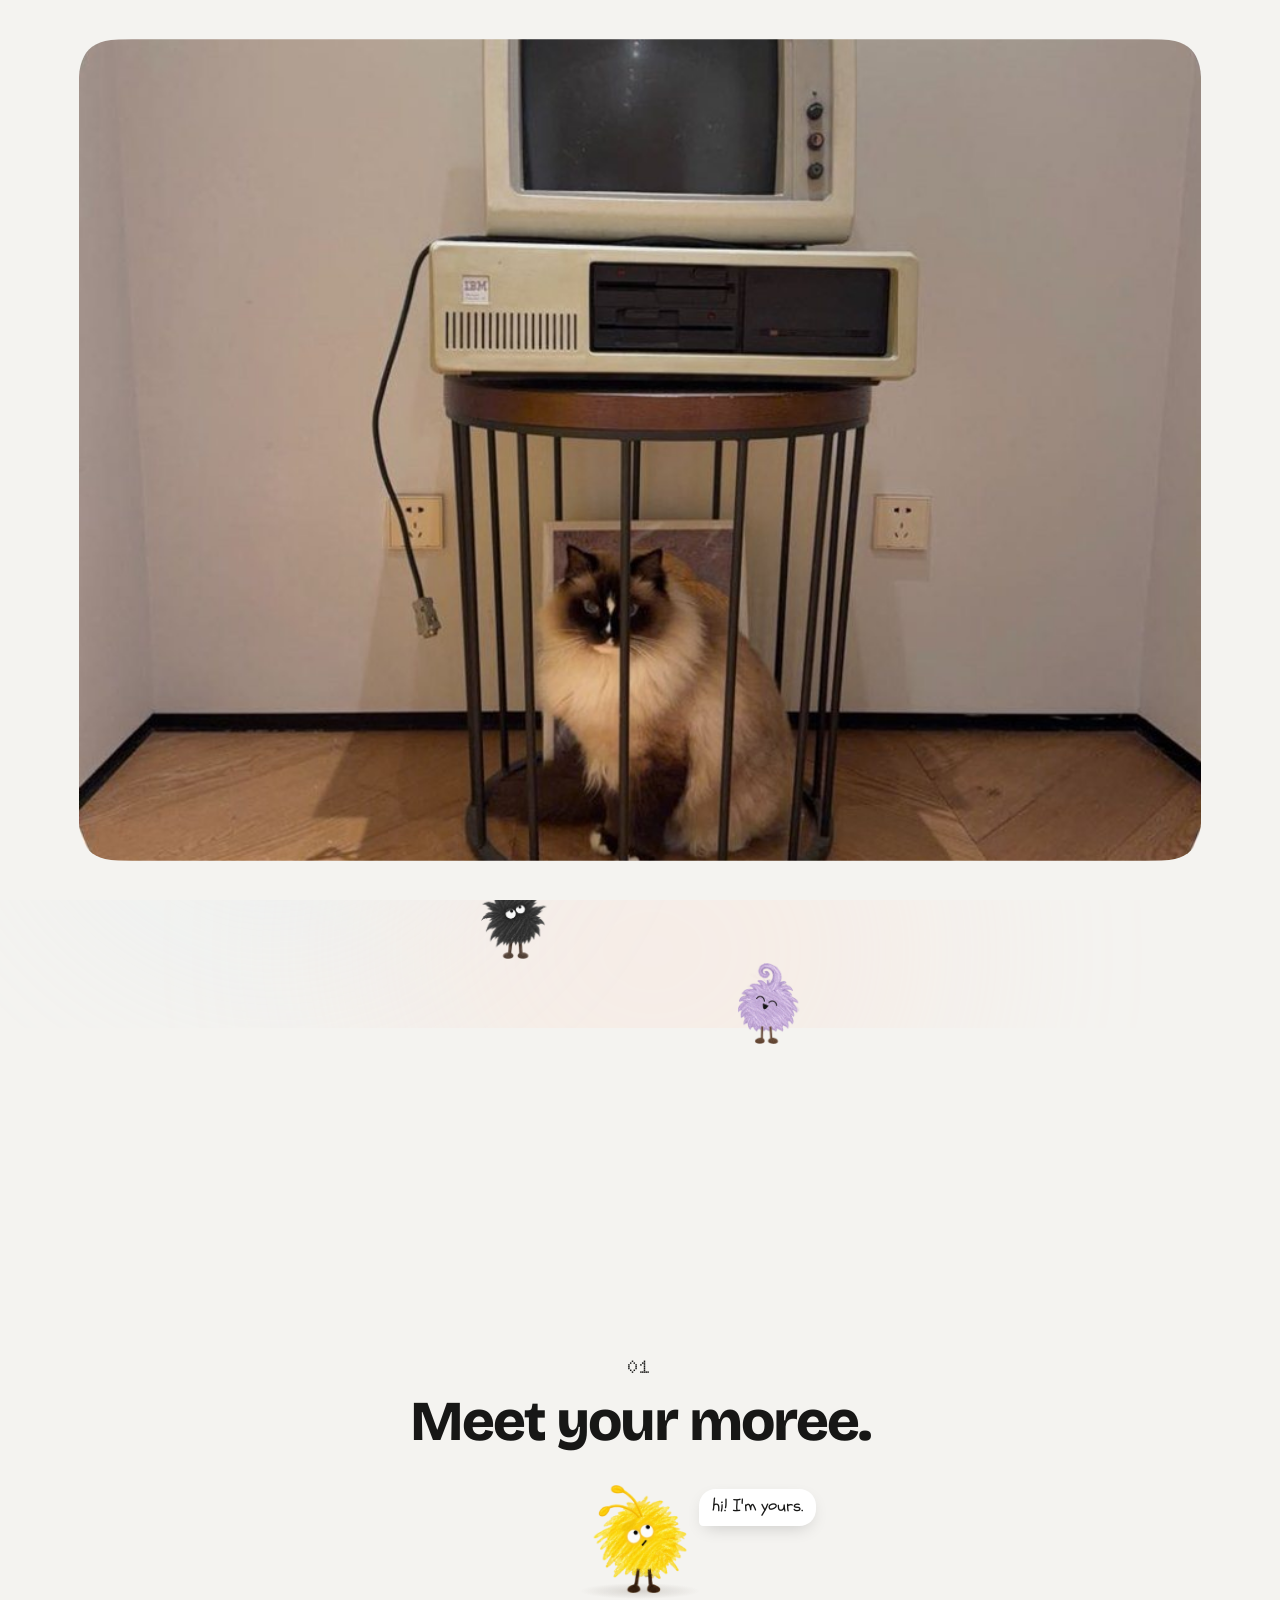
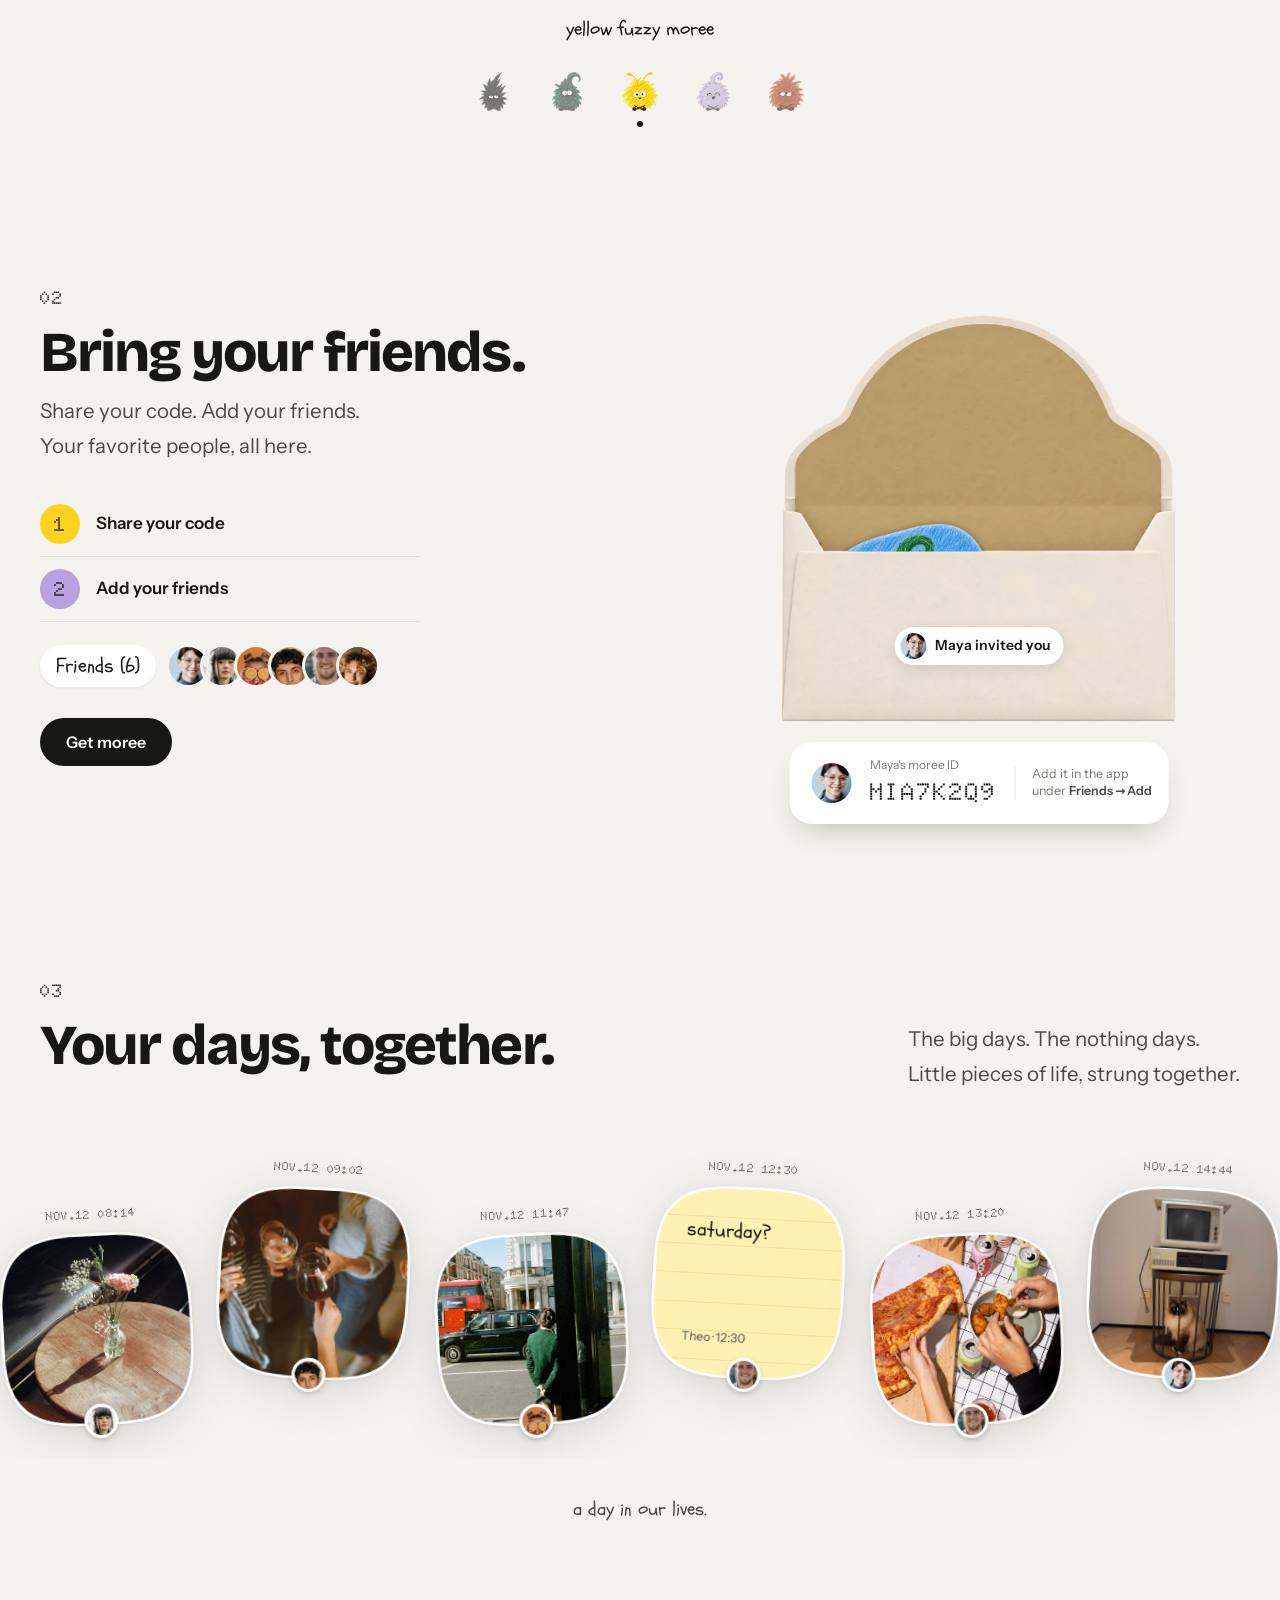
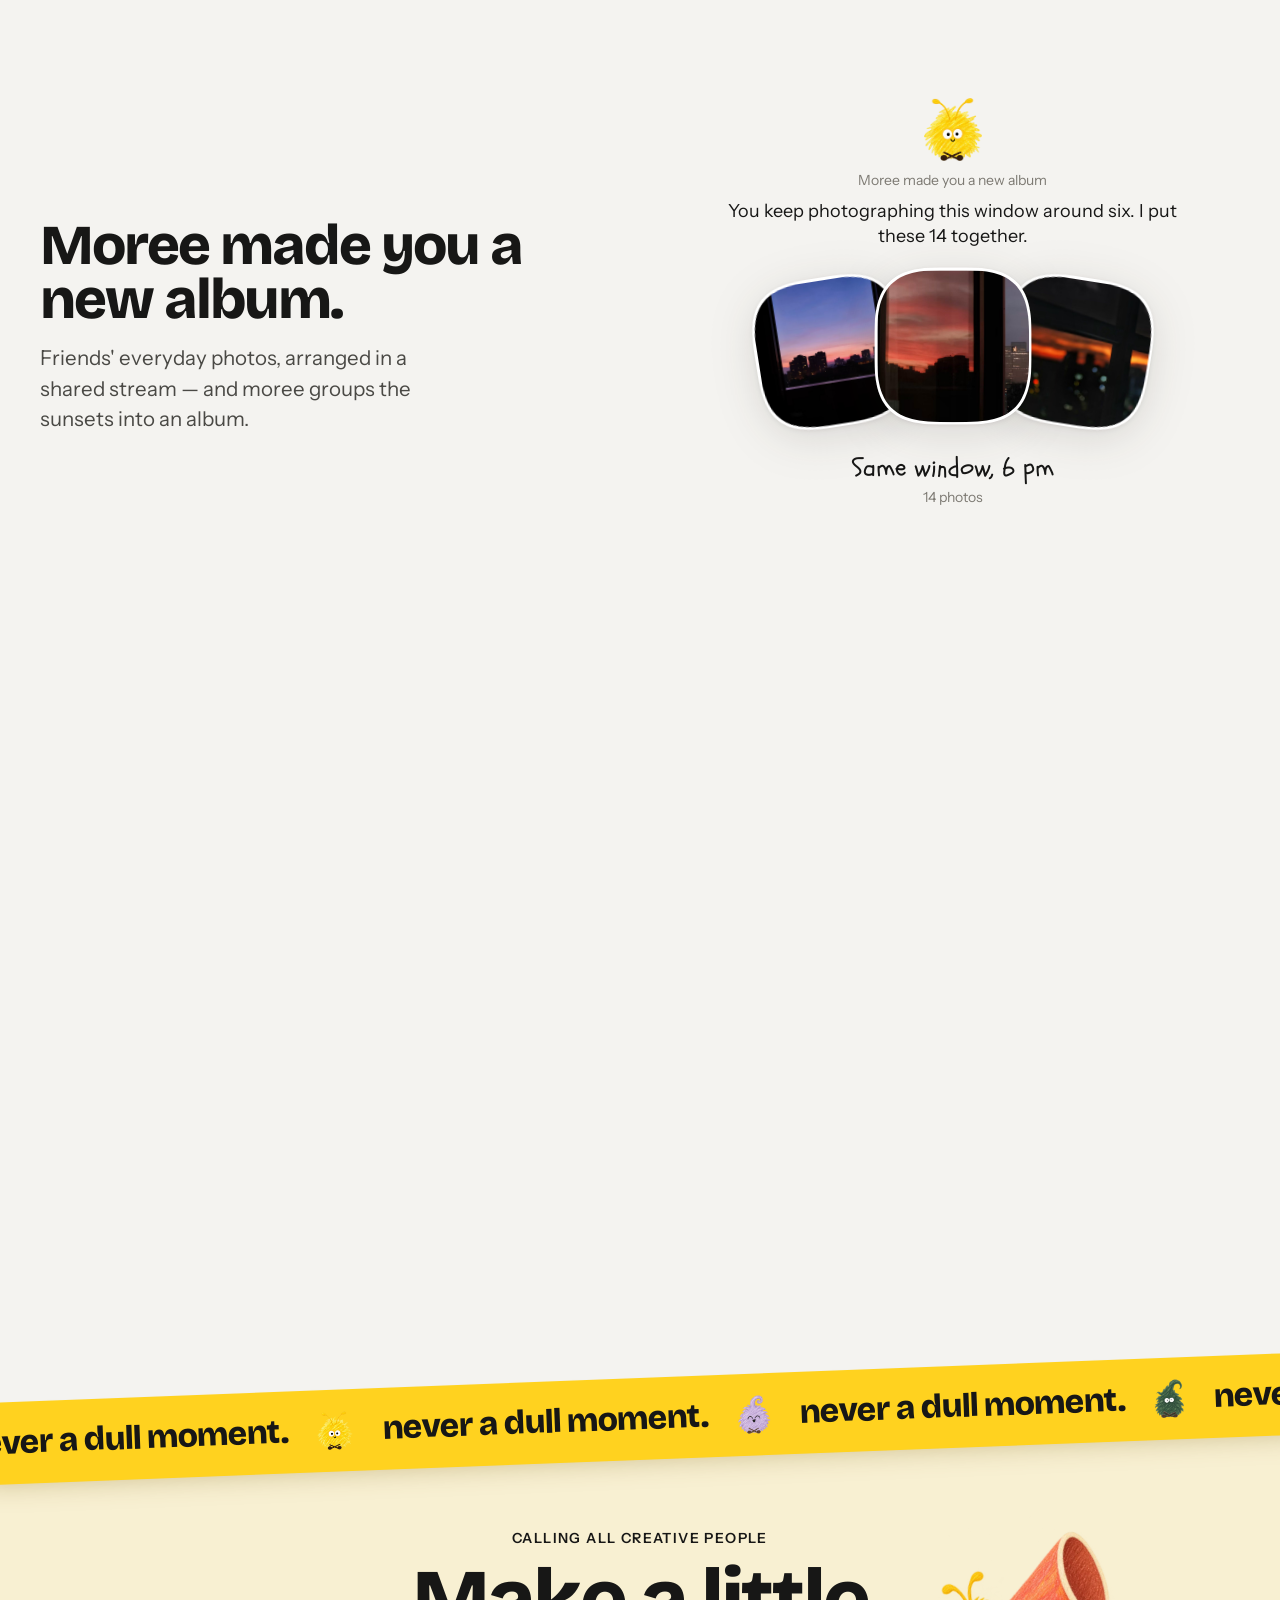
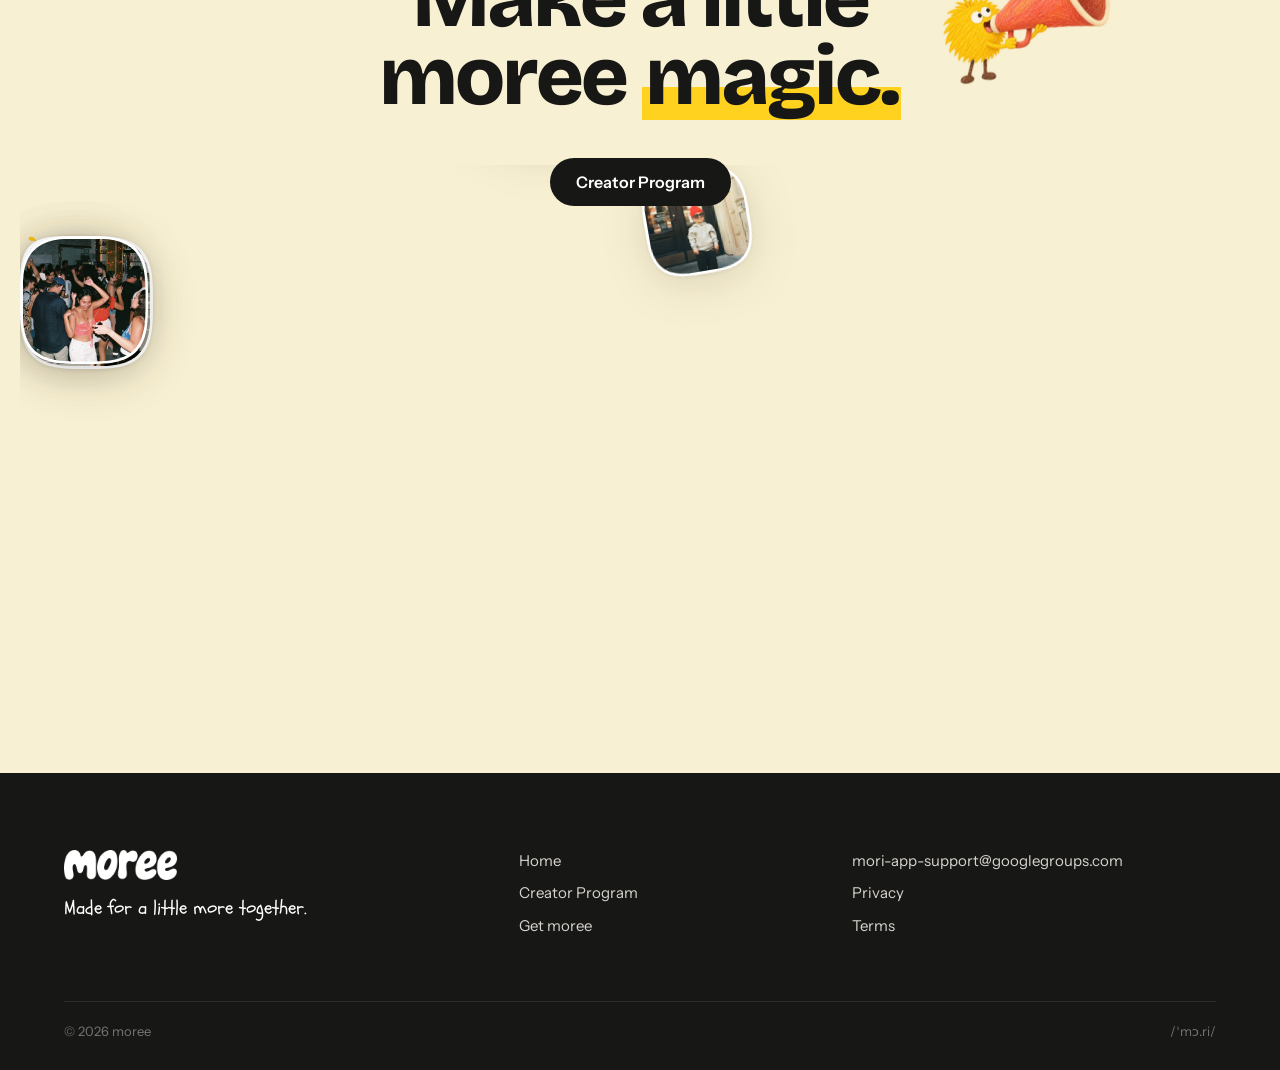
==== commit ce4cd0b0: "Fix mobile layout: nav links, overflow, creator hero arc, get page bubble Co-Authored-By: Claude Opu" ====
--- a/moree-site/index.html
+++ b/moree-site/index.html
@@ -13,6 +13,7 @@
 .hero-get .badges{justify-content:center}
 .hero-get{display:flex;gap:10px;justify-content:center;margin-top:26px;opacity:0;transform:translateY(10px);transition:all .8s var(--ease) .5s;position:relative;z-index:5}
 .ready .hero-get{opacity:1;transform:none}
+@media (max-width:620px){.hero-get{margin-bottom:78px}.hero-get .badge{height:44px}}
 .mini{display:inline-flex;align-items:center;gap:9px;height:50px;padding:0 22px;border-radius:99px;font-size:16px;font-weight:600;text-decoration:none;color:var(--ink);background:rgba(255,255,255,.7);box-shadow:inset 0 0 0 1px var(--line);backdrop-filter:blur(8px);transition:transform .3s var(--spring),background .2s}
 .mini:hover{transform:translateY(-2px);background:#fff}
 .mini svg{width:20px;height:20px}
--- a/moree-site/style.css
+++ b/moree-site/style.css
@@ -57,7 +57,8 @@
 .btn.ghost{background:#fff;color:var(--ink)!important;box-shadow:inset 0 0 0 1.5px var(--line)}
 .btn.sm{min-height:42px;padding:0 20px;font-size:15px}
 .nav-links .btn{padding:0 20px}
-@media (max-width:620px){.nav-links a:not(.btn){display:none}.logo .ipa{display:none}}
+@media (max-width:620px){.nav-links a:not(.btn){font-size:13px;padding:8px 10px}.nav-links .btn{padding:0 14px;font-size:13px}.logo .ipa{display:none}.nav-links{gap:2px}}
+@media (max-width:360px){.nav-links a:not(.btn){padding:8px 6px}}
 
 /* ───────── shared section bits ───────── */
 .wrap{width:min(1200px,100% - 40px);margin-inline:auto}
@@ -113,3 +114,8 @@
 .badge span{display:flex;flex-direction:column;line-height:1.05;text-align:left}
 .badge small{font-size:10.5px;letter-spacing:.02em;opacity:.9}
 .badge b{font-size:20px;font-weight:600;letter-spacing:-.01em}
+
+html,body{overflow-x:hidden}
+body{position:relative}
+main{overflow-x:clip}
+.aura{inset:-10vmax 0!important}
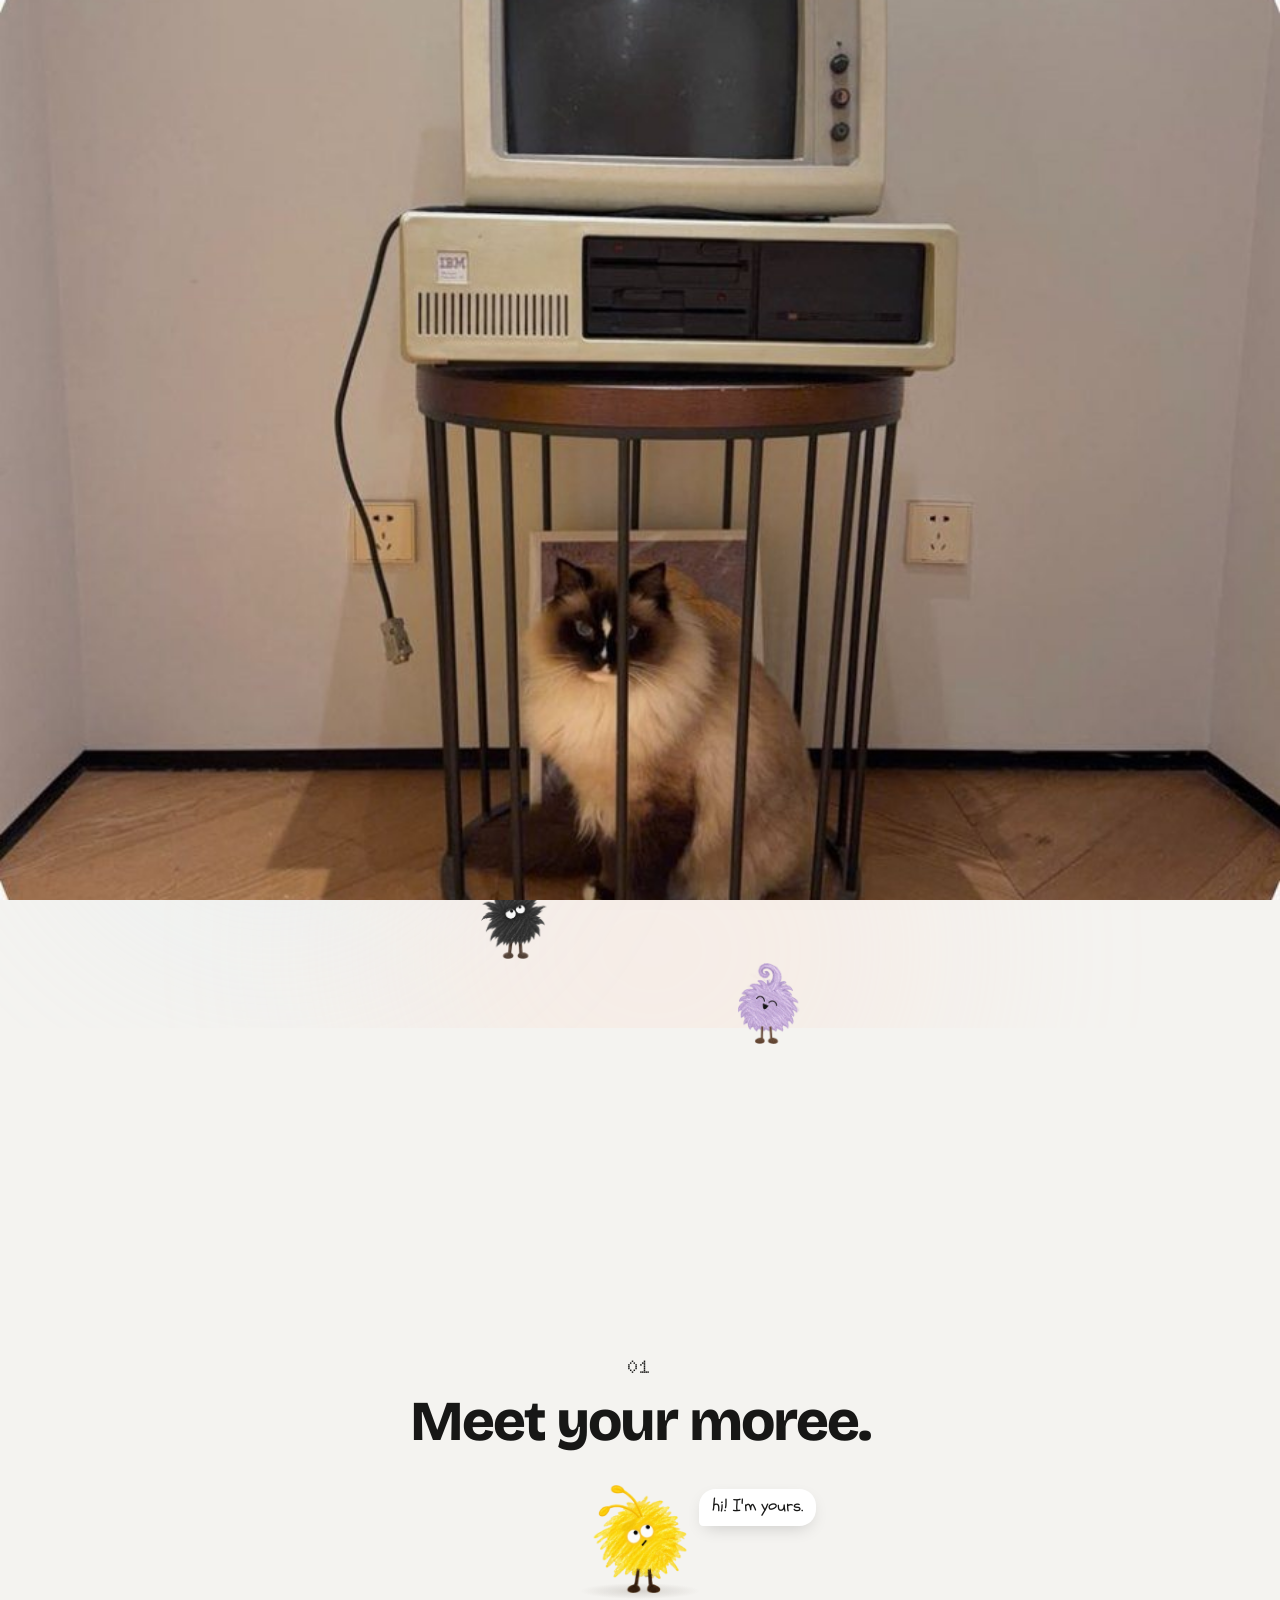
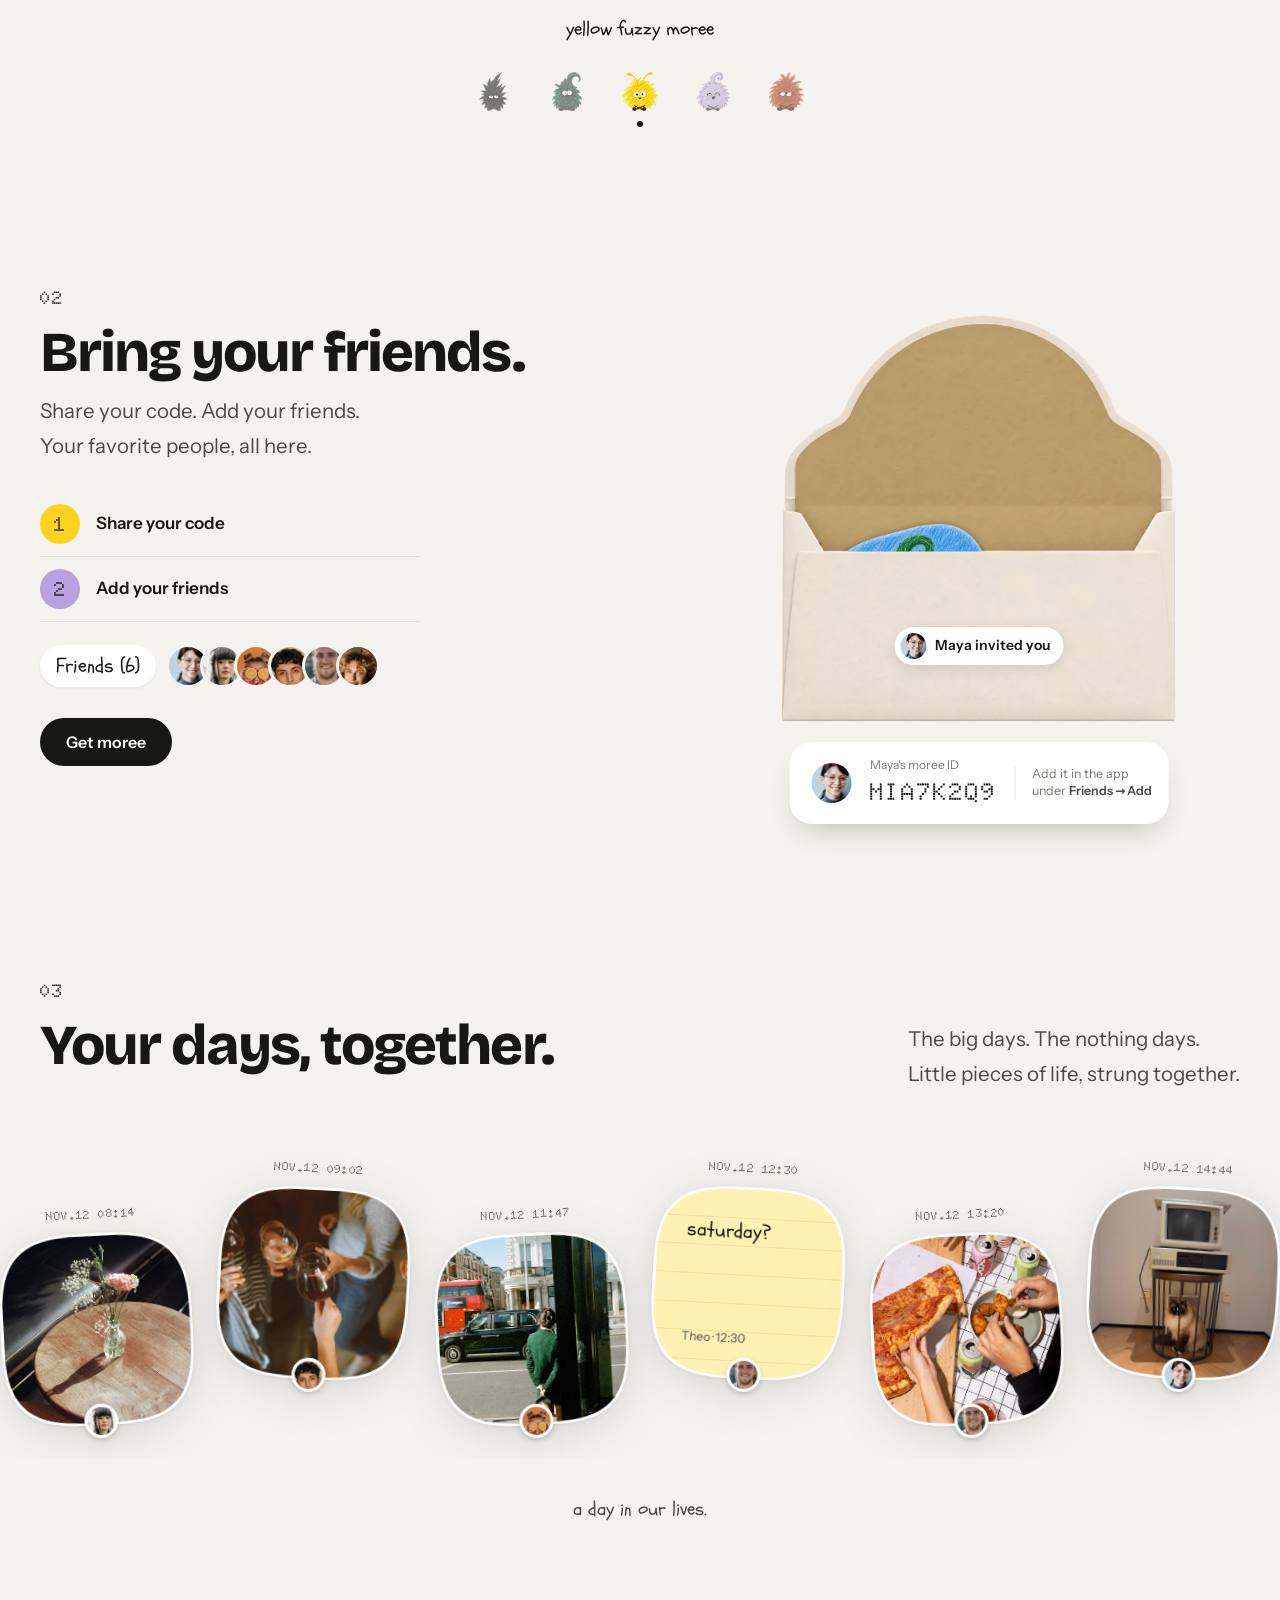
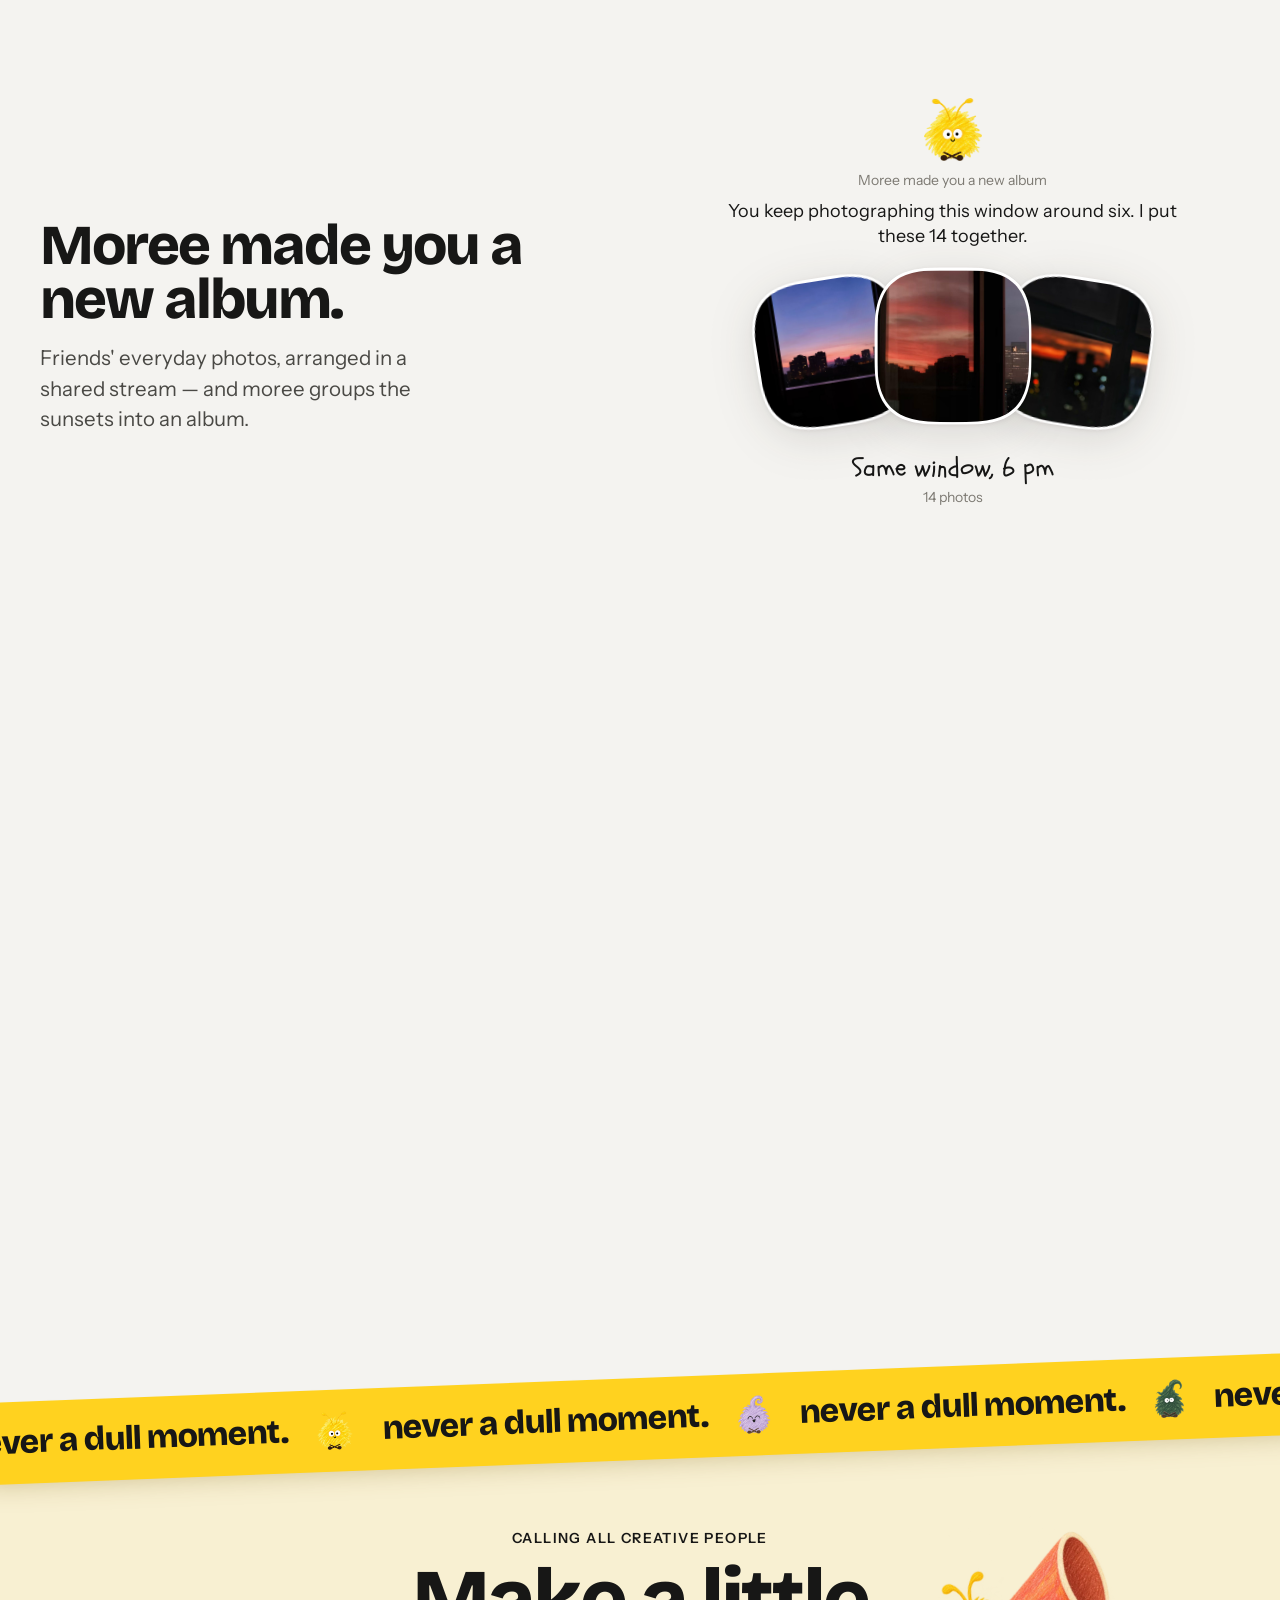
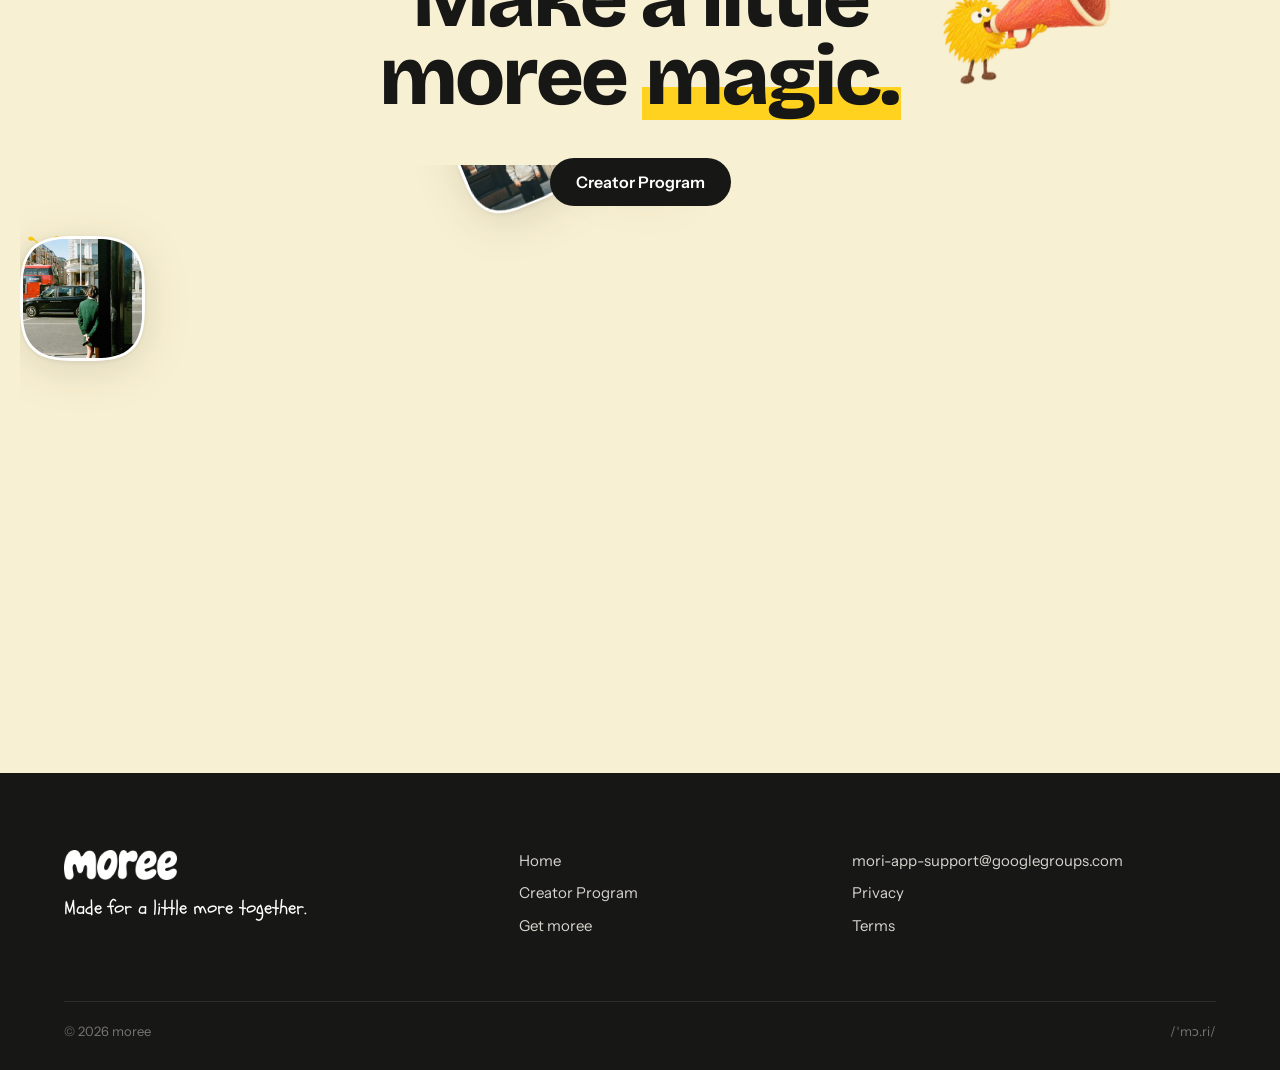
==== commit dcd06fc1: "Mobile fixes: get frame sizing, creator hero bubble, lineup, spacing, bubble overflow Co-Authored-By" ====
--- a/moree-site/index.html
+++ b/moree-site/index.html
@@ -13,7 +13,7 @@
 .hero-get .badges{justify-content:center}
 .hero-get{display:flex;gap:10px;justify-content:center;margin-top:26px;opacity:0;transform:translateY(10px);transition:all .8s var(--ease) .5s;position:relative;z-index:5}
 .ready .hero-get{opacity:1;transform:none}
-@media (max-width:620px){.hero-get{margin-bottom:78px}.hero-get .badge{height:44px}}
+@media (max-width:620px){.hero-get{margin-bottom:34px}.hero-get .badge{height:44px}}
 .mini{display:inline-flex;align-items:center;gap:9px;height:50px;padding:0 22px;border-radius:99px;font-size:16px;font-weight:600;text-decoration:none;color:var(--ink);background:rgba(255,255,255,.7);box-shadow:inset 0 0 0 1px var(--line);backdrop-filter:blur(8px);transition:transform .3s var(--spring),background .2s}
 .mini:hover{transform:translateY(-2px);background:#fff}
 .mini svg{width:20px;height:20px}
@@ -129,6 +129,7 @@
 .ip.R .say-b{left:118%;transform-origin:0 100%}
 .ip-yellow .say-b{left:92%;bottom:22%;transform-origin:0 100%}
 .ip.talk .say-b{opacity:1;transform:none}
+.say-b{transition:opacity .25s,transform .4s var(--spring),translate .3s var(--ease)}
 
 /* intro flash overlay */
 .intro{position:fixed;inset:0;z-index:40;background:var(--bg);transition:background .5s}
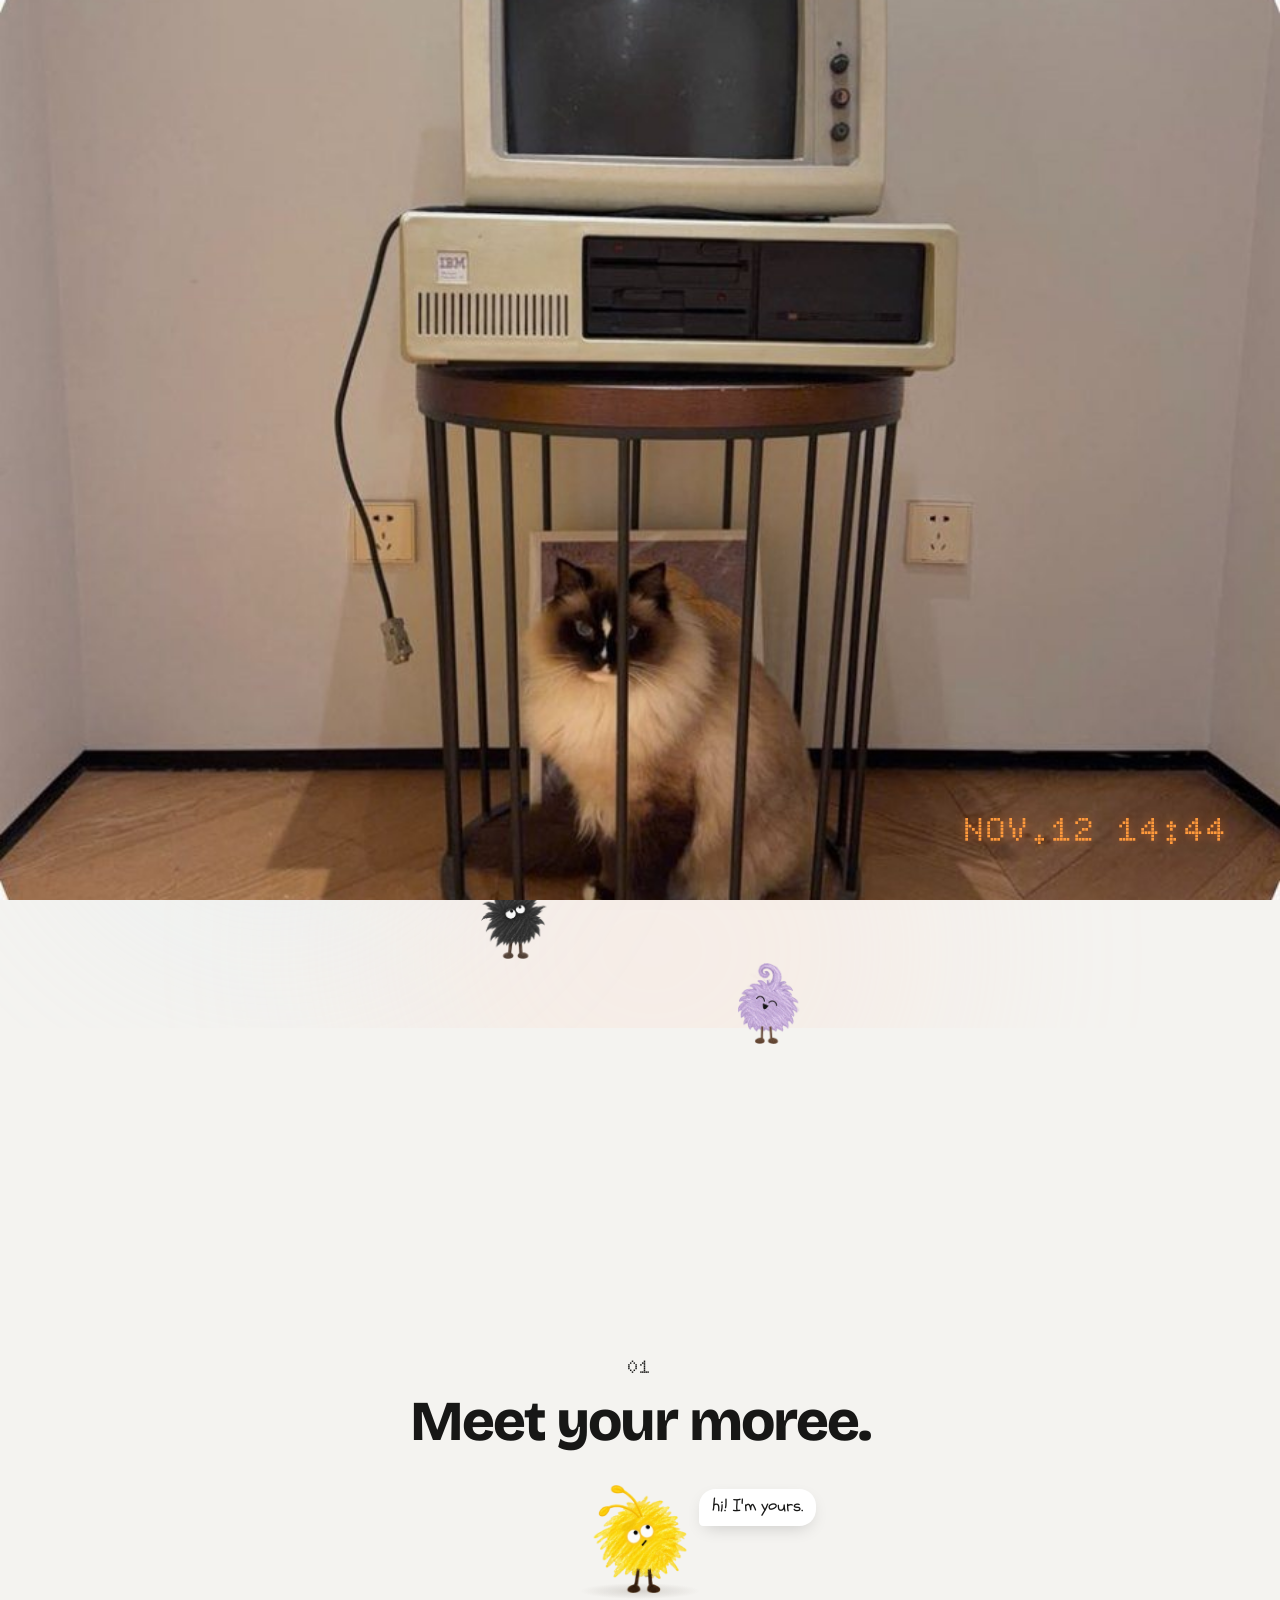
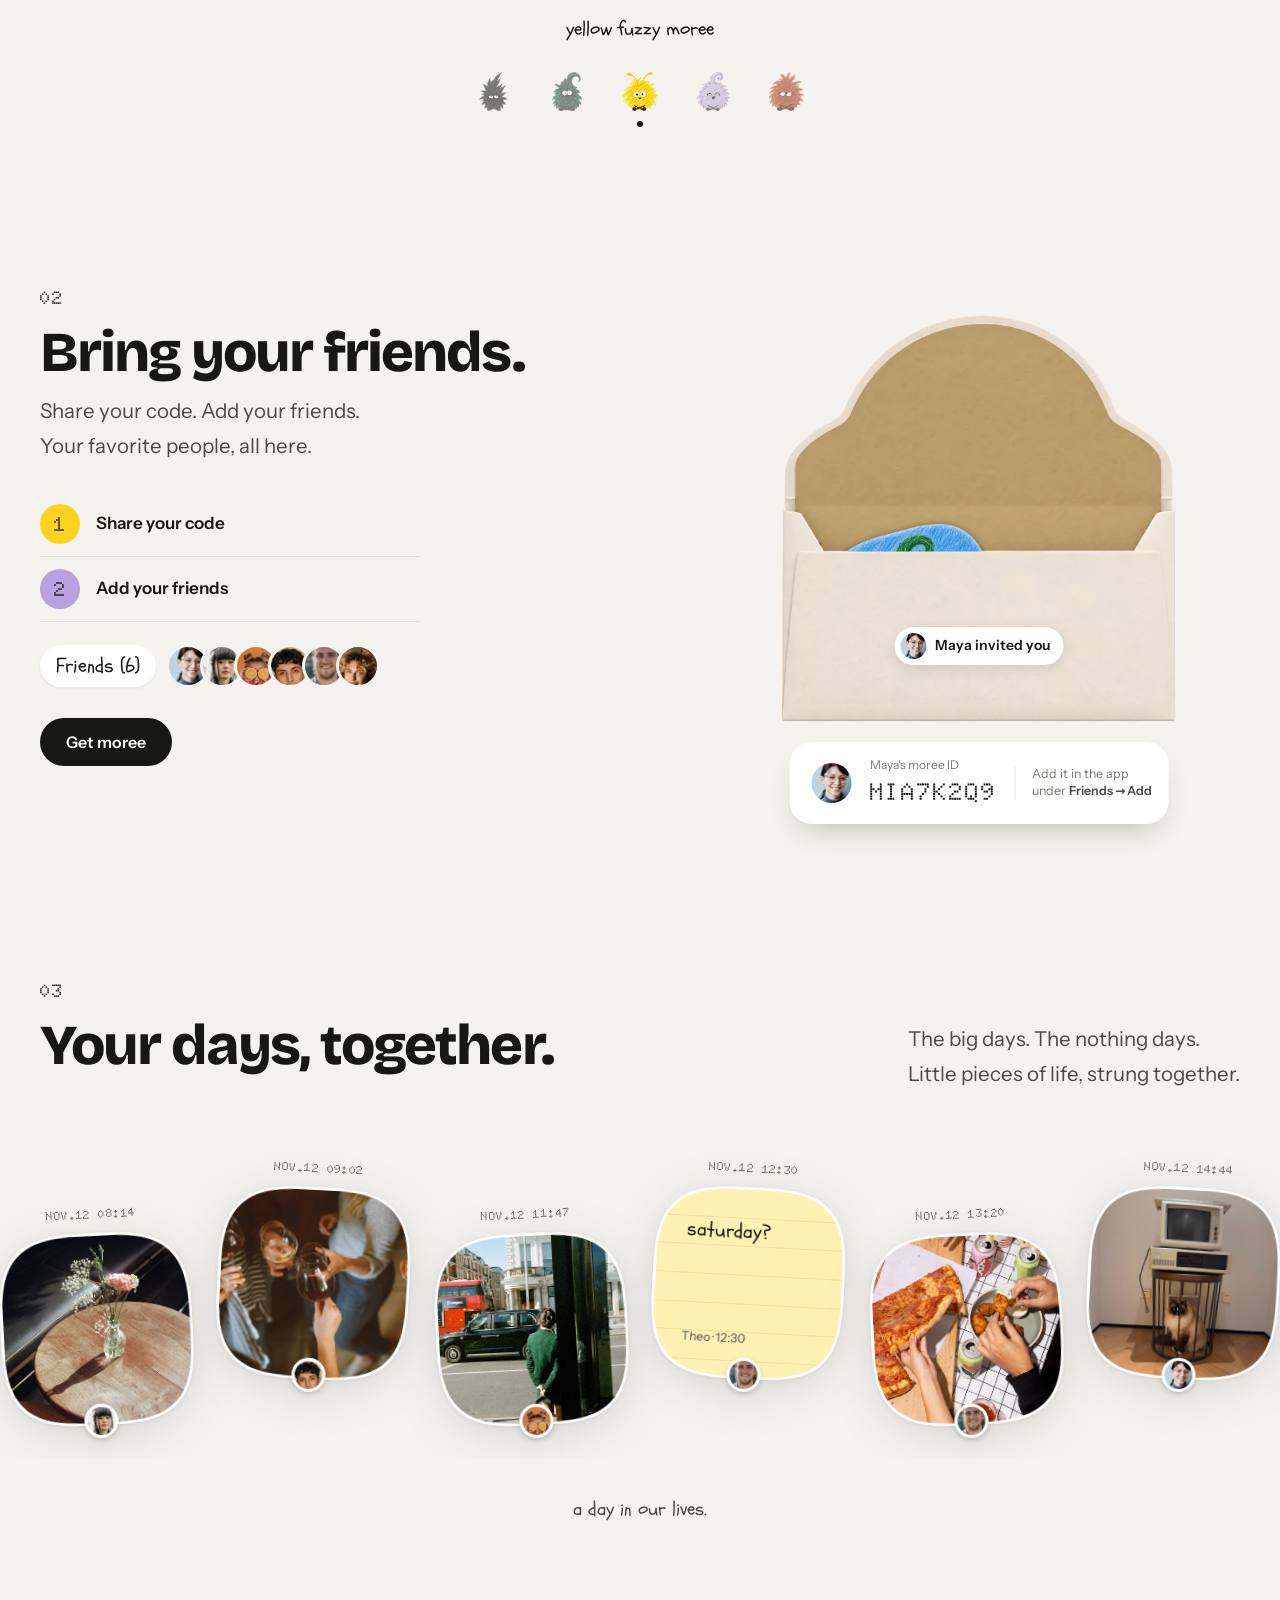
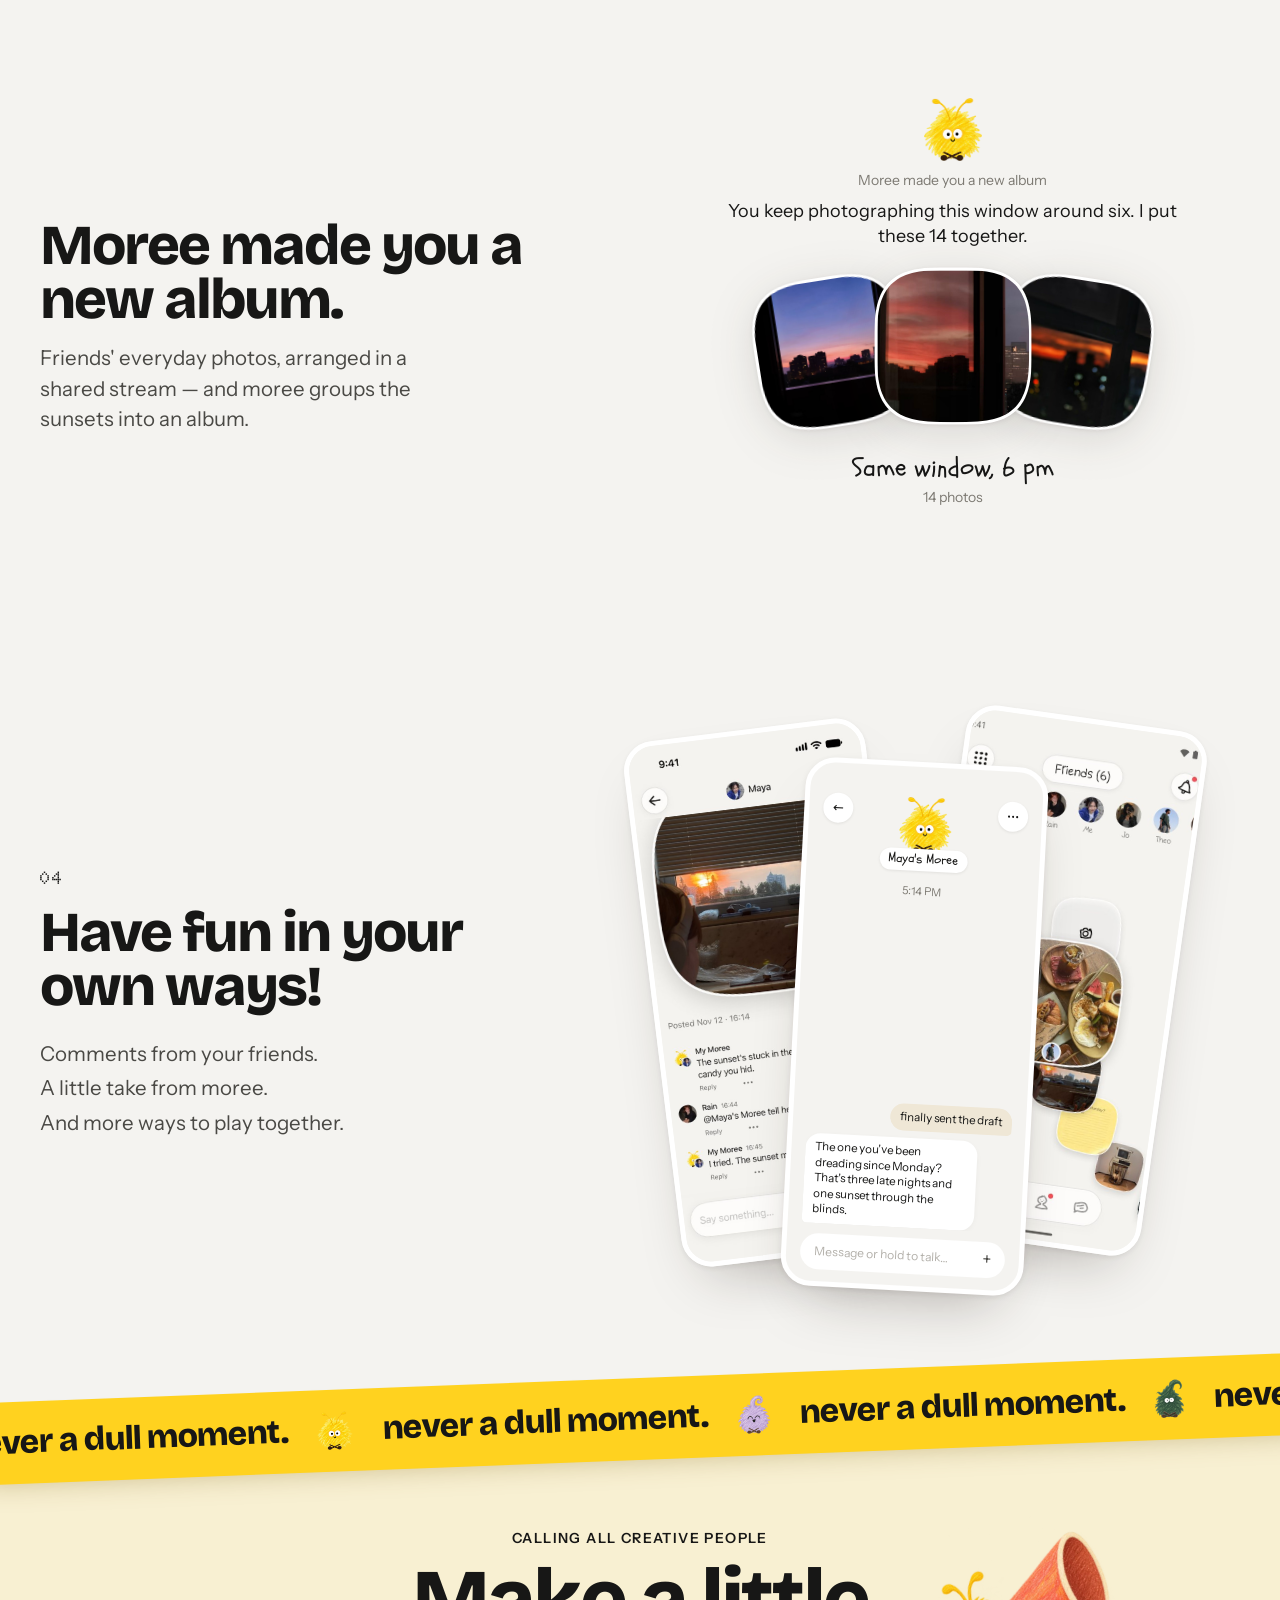
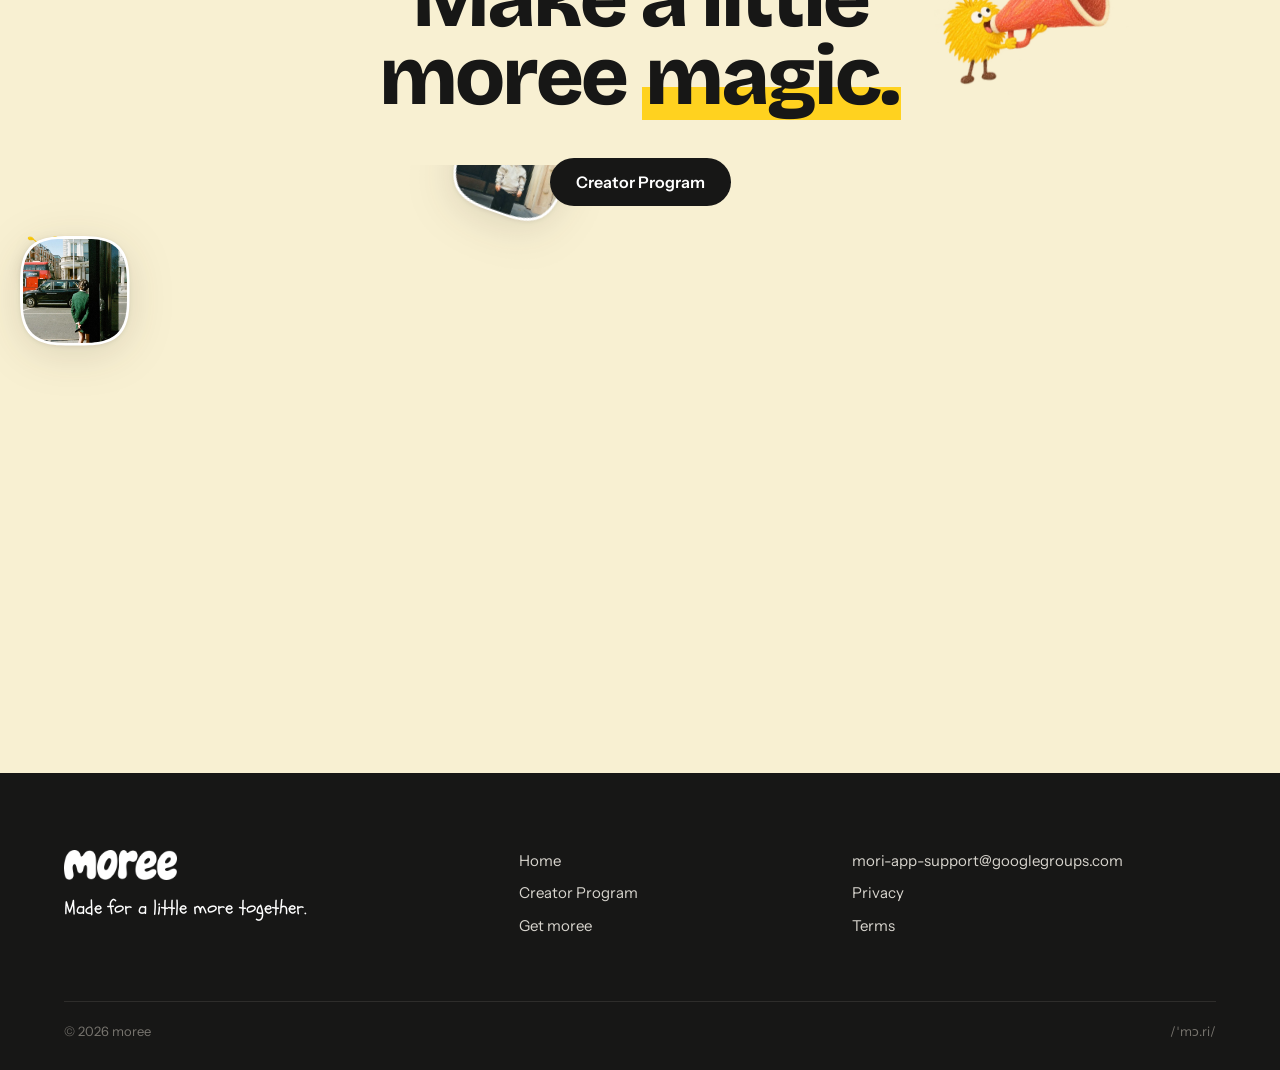
==== commit 9205d4b0: "Don't clip photo shadows at the sides of the closing pile Co-Authored-By: Claude Opus 5.5 <noreply@a" ====
--- a/moree-site/index.html
+++ b/moree-site/index.html
@@ -169,7 +169,7 @@
 @media (max-width:900px){.scat{display:none}}
 
 /* photo pile */
-.pile{position:relative;height:clamp(360px,42vw,560px);margin-top:30px;overflow:visible;clip-path:inset(-70px 0 0 0);touch-action:pan-y;user-select:none;-webkit-user-select:none}
+.pile{position:relative;height:clamp(360px,42vw,560px);margin-top:30px;overflow:visible;clip-path:inset(-70px -80px 0 -80px);touch-action:pan-y;user-select:none;-webkit-user-select:none}
 .pile .b{position:absolute;left:0;top:0;will-change:transform;cursor:grab}
 .pile .b:active{cursor:grabbing}
 .pile .b>.sq{width:100%;height:100%}
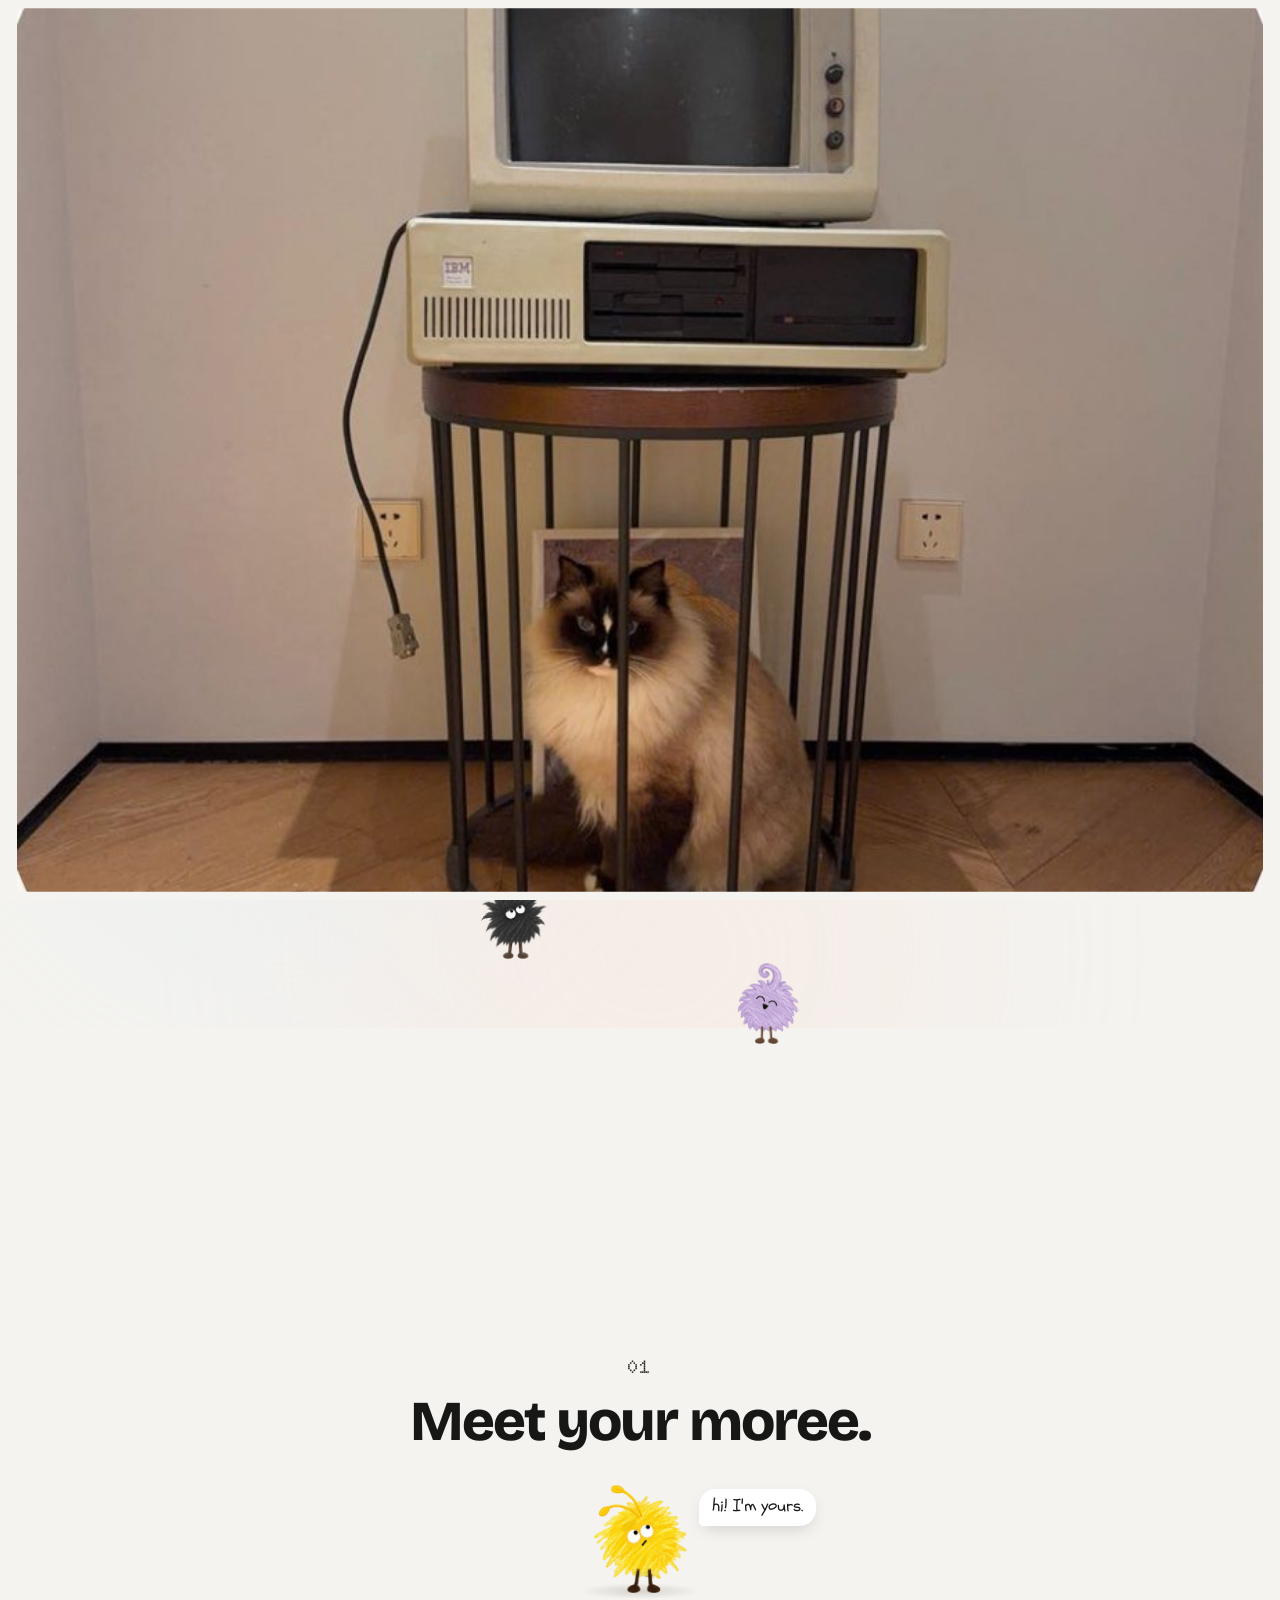
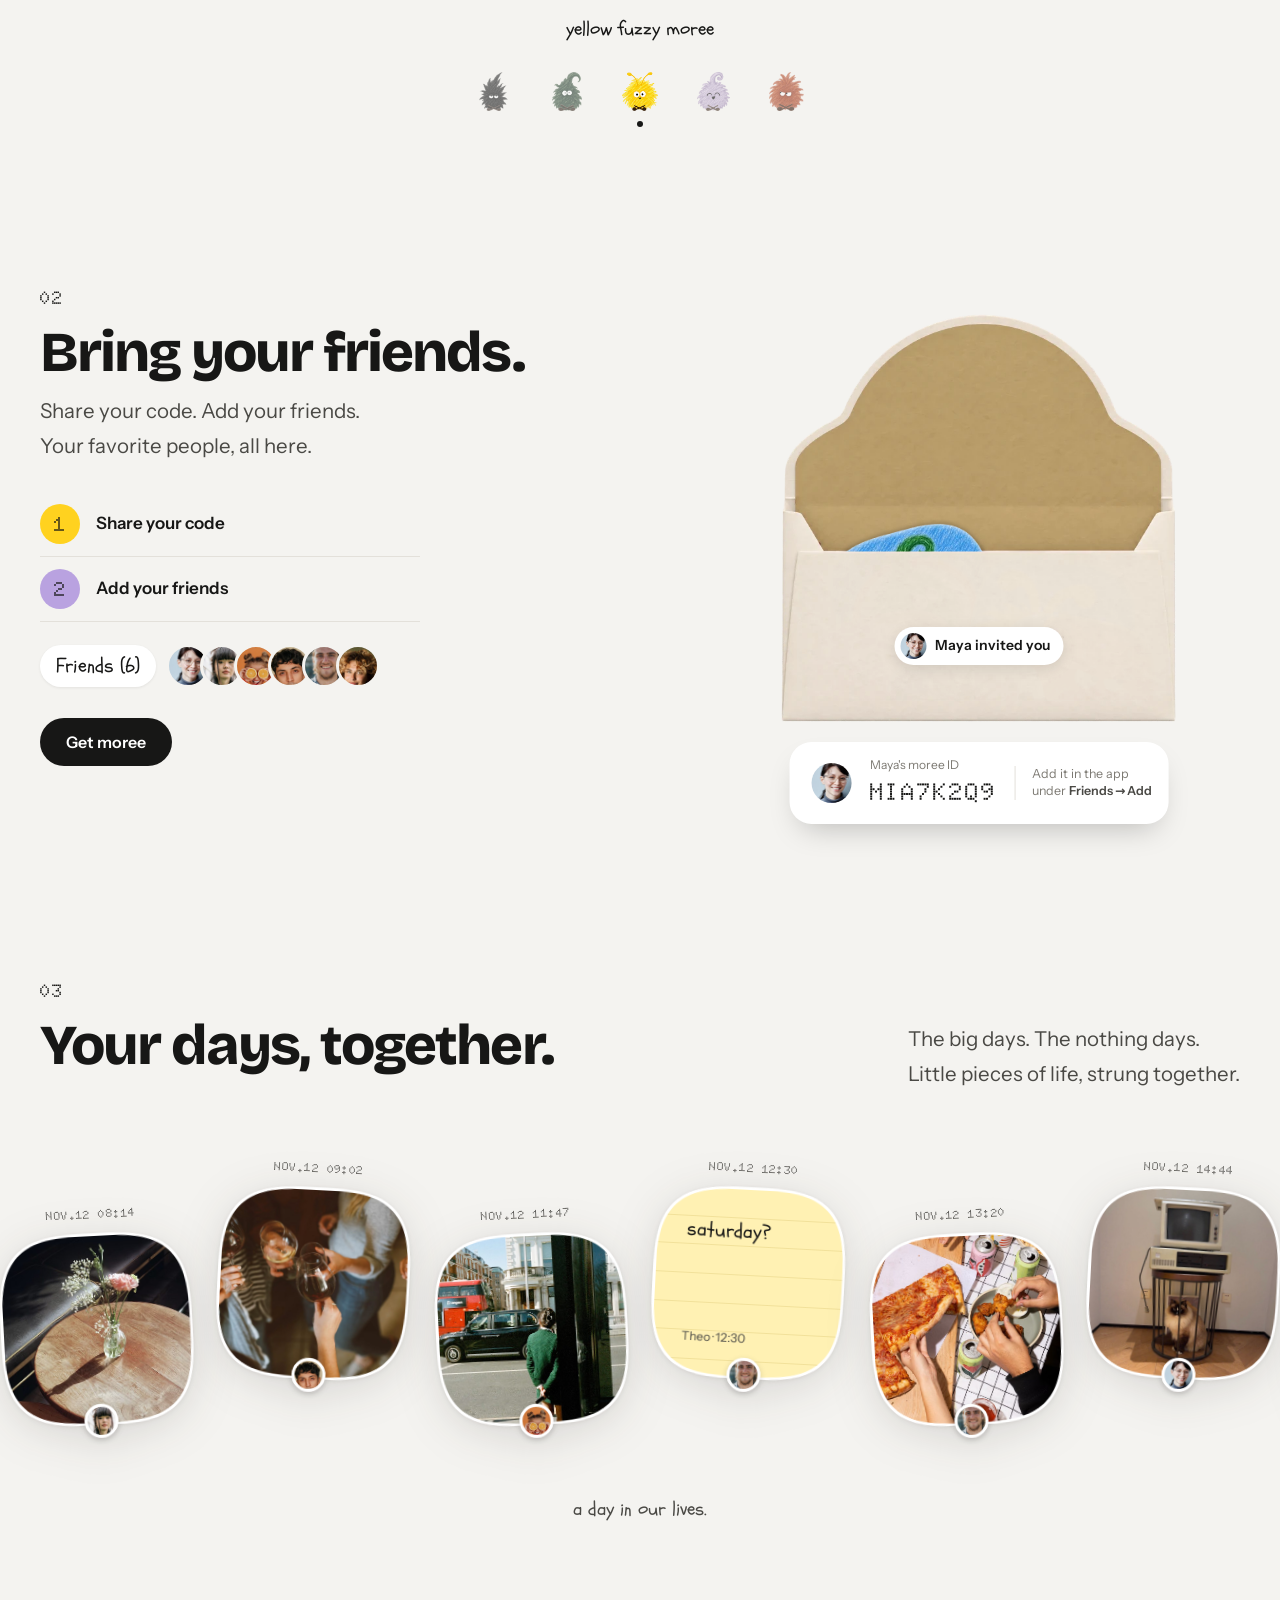
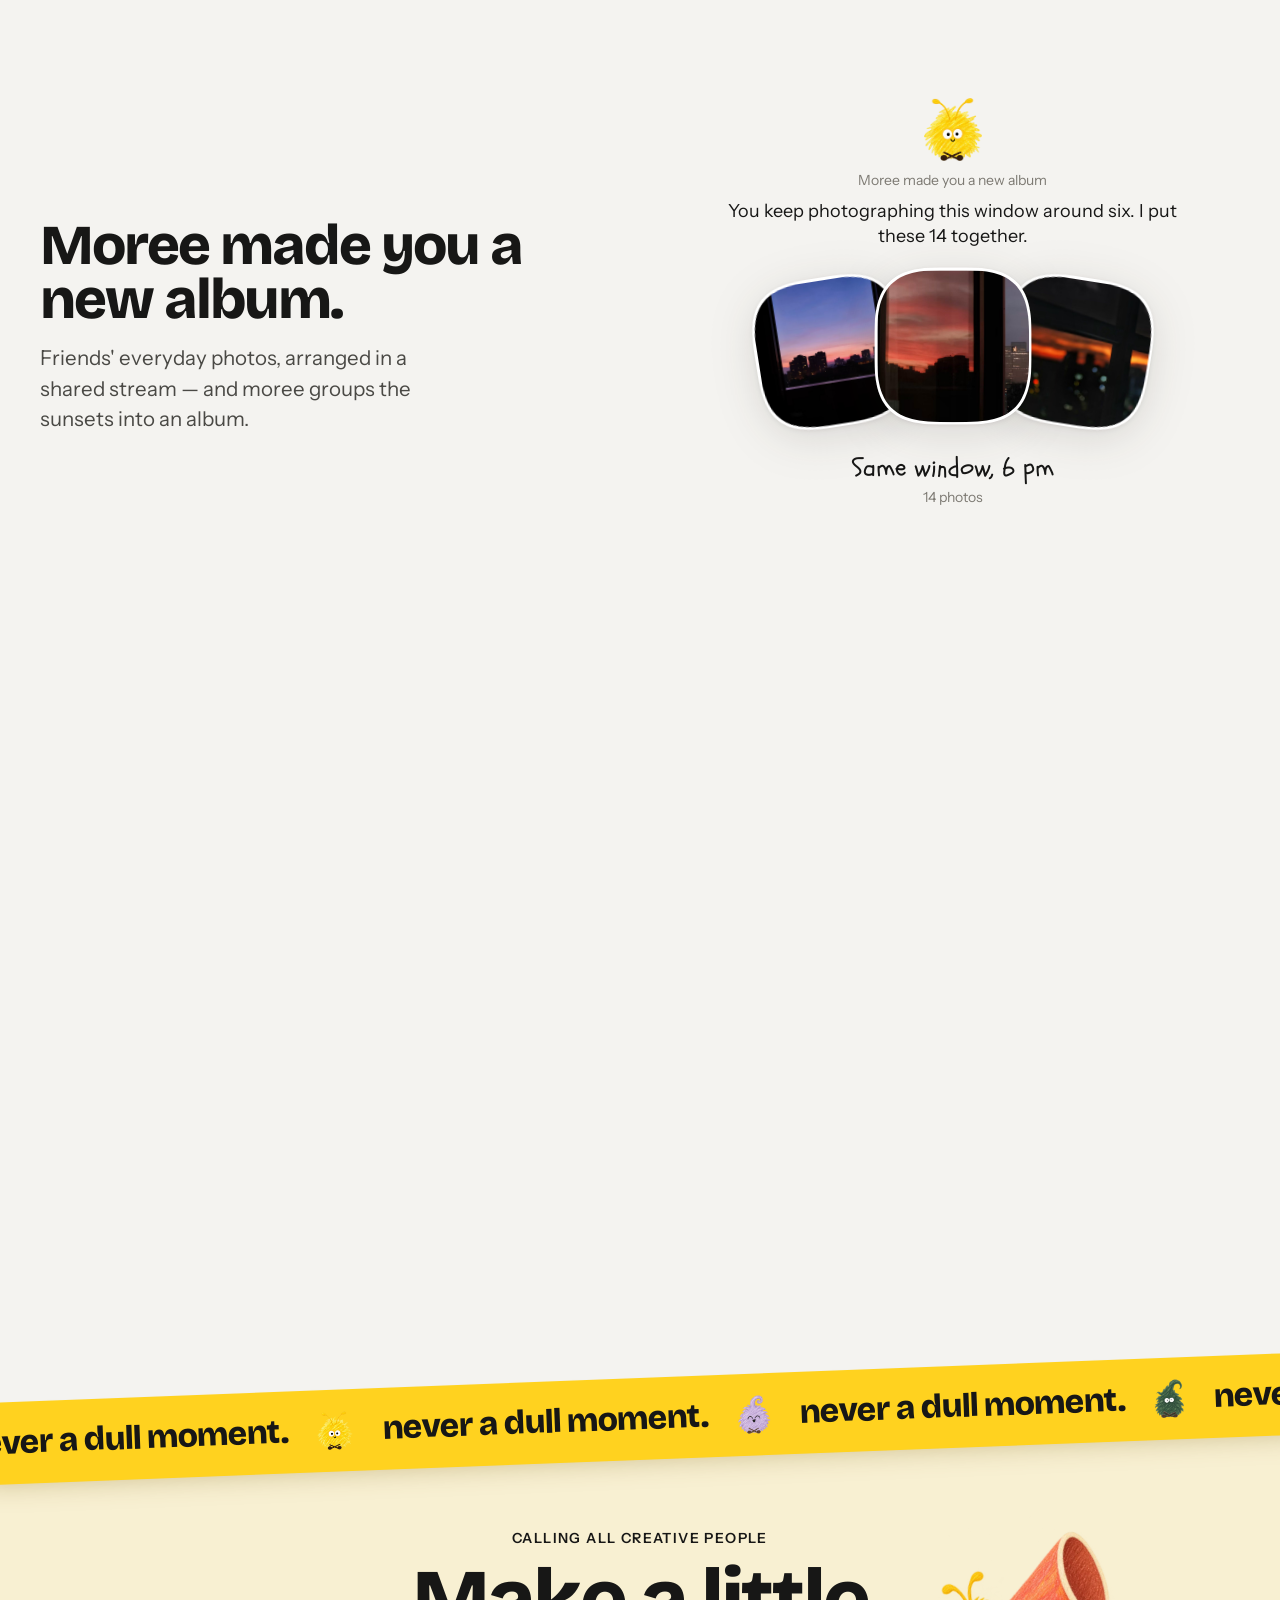
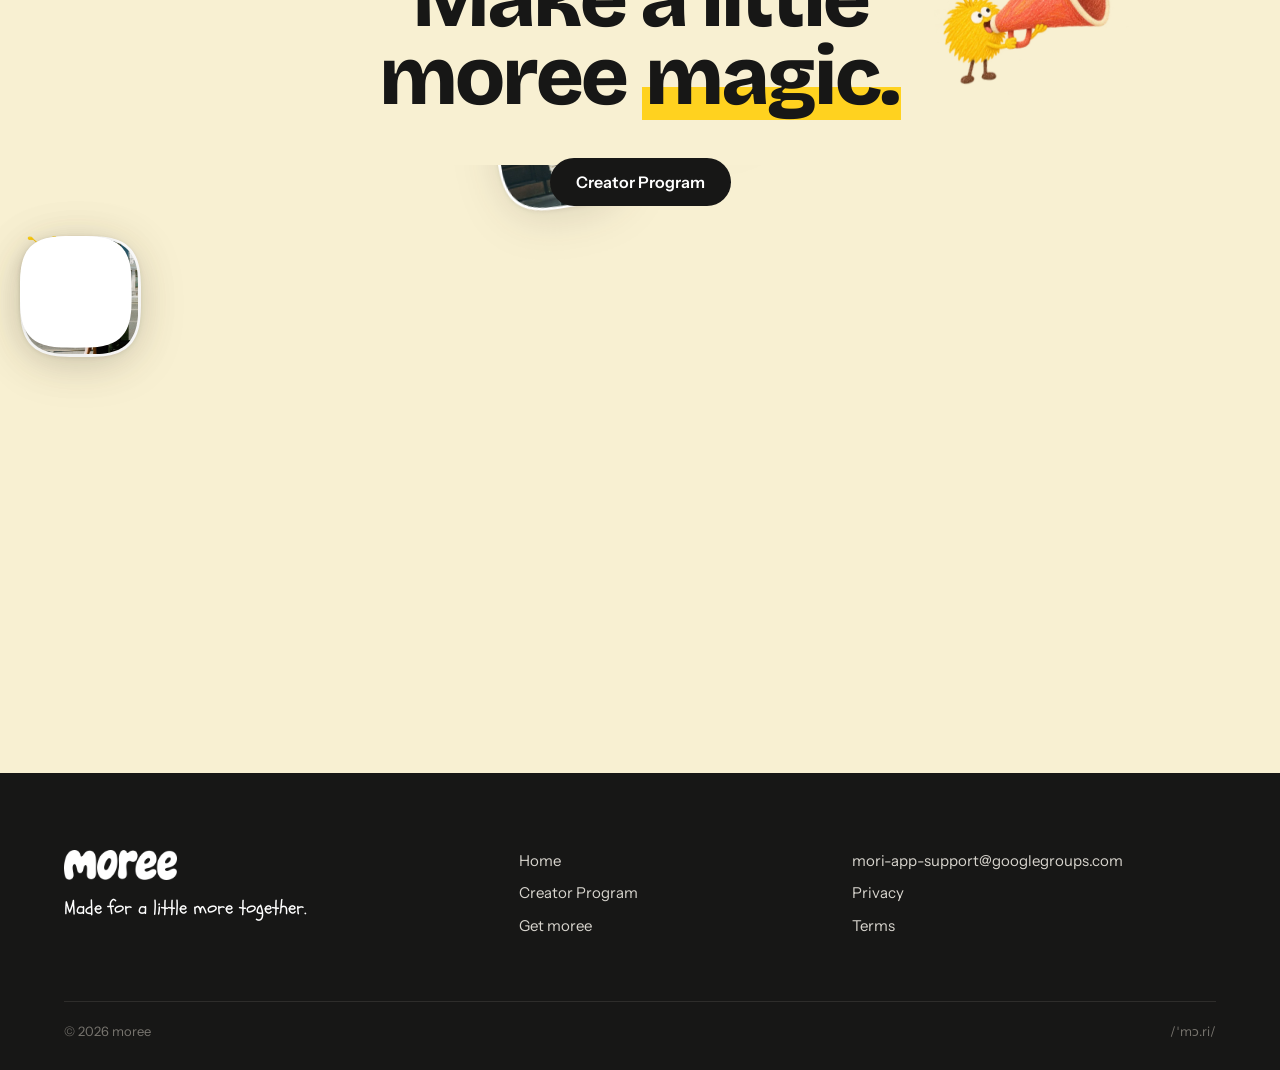
==== commit b8fa275f: "Give photo strips room so shadows aren't clipped Co-Authored-By: Claude Opus 5.5 <noreply@anthropic." ====
--- a/moree-site/index.html
+++ b/moree-site/index.html
@@ -427,7 +427,7 @@
 
 /* 03 photo strip */
 .days{padding:clamp(64px,10vh,120px) 0!important}
-.dstrip{overflow:hidden;margin-top:clamp(36px,6vh,70px);padding:16px 0 34px}
+.dstrip{overflow:hidden;margin-top:clamp(36px,6vh,70px);padding:60px 0 80px;margin-top:calc(clamp(36px,6vh,70px) - 44px);margin-bottom:-46px}
 .dtrack{display:flex;gap:clamp(18px,2vw,30px);width:max-content;animation:dmarq 70s linear infinite;align-items:flex-start}
 .dstrip:hover .dtrack{animation-play-state:paused}
 @keyframes dmarq{to{transform:translateX(-50%)}}
